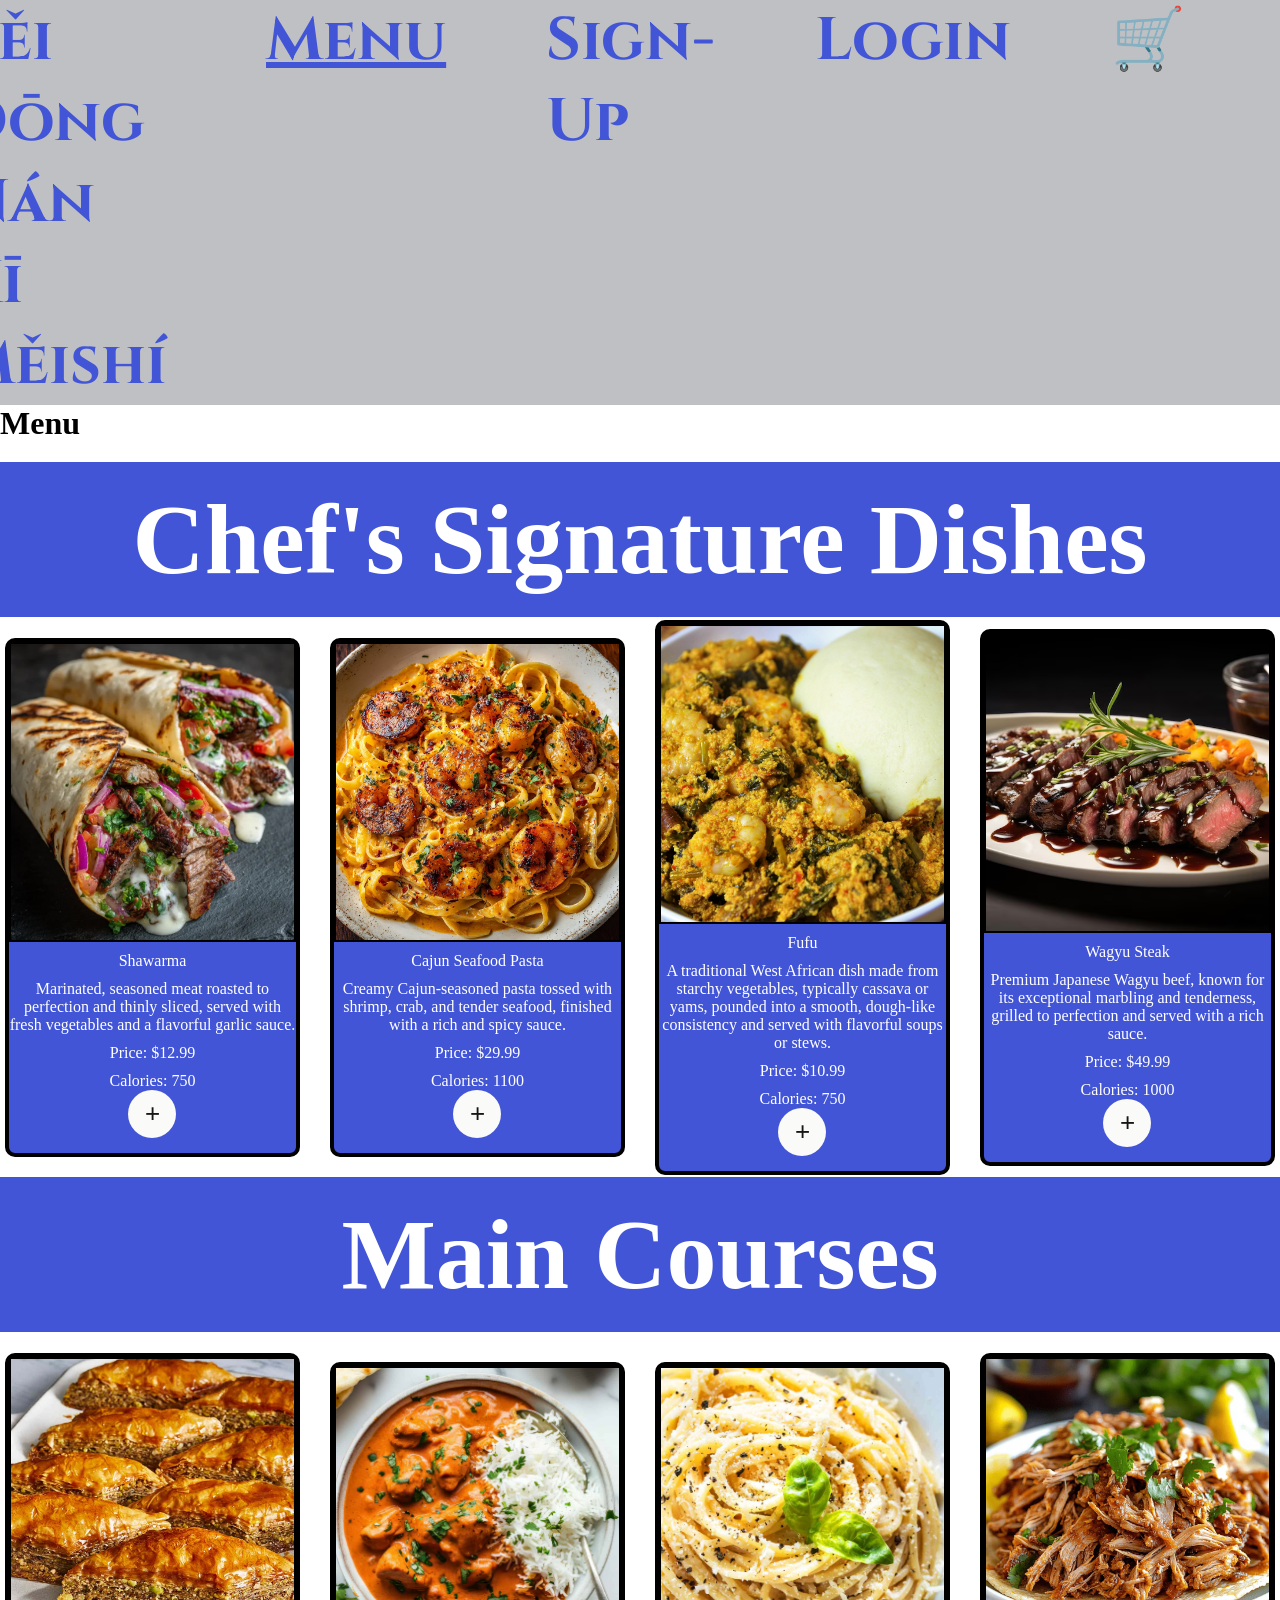
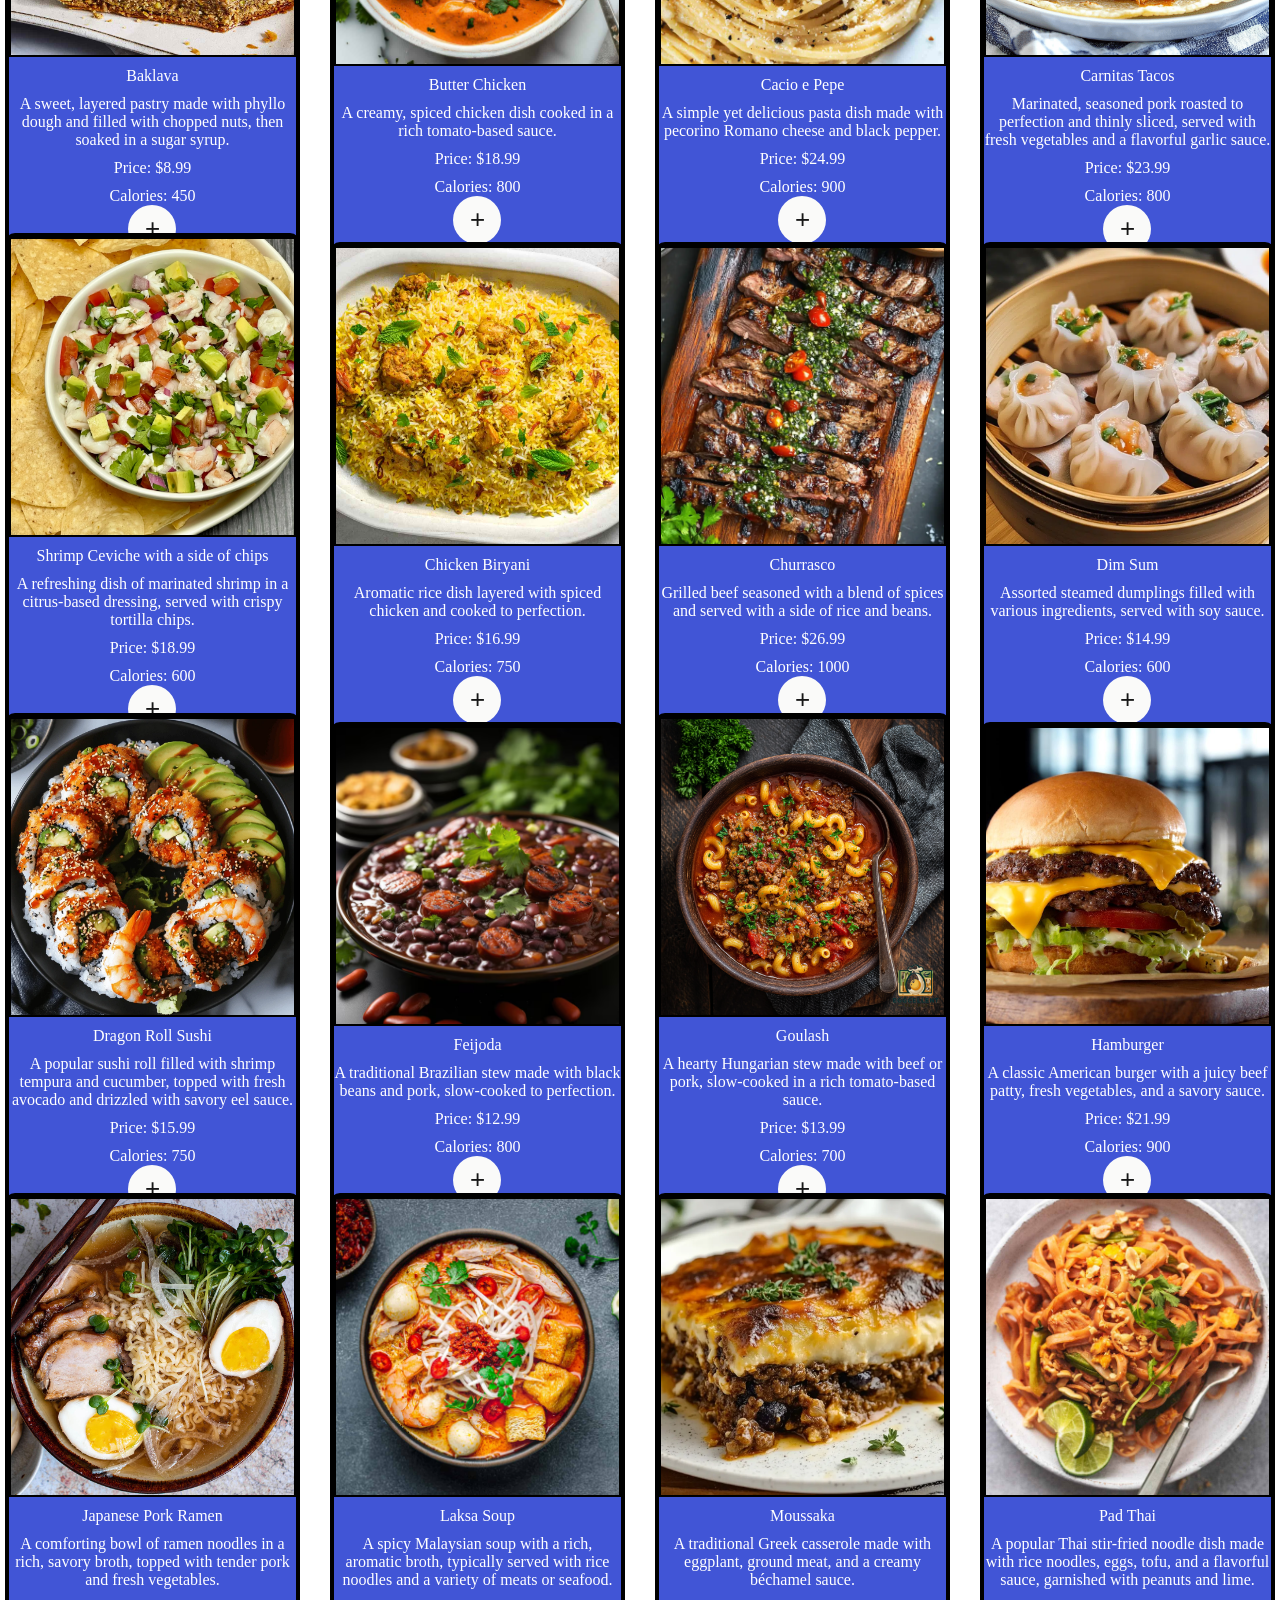
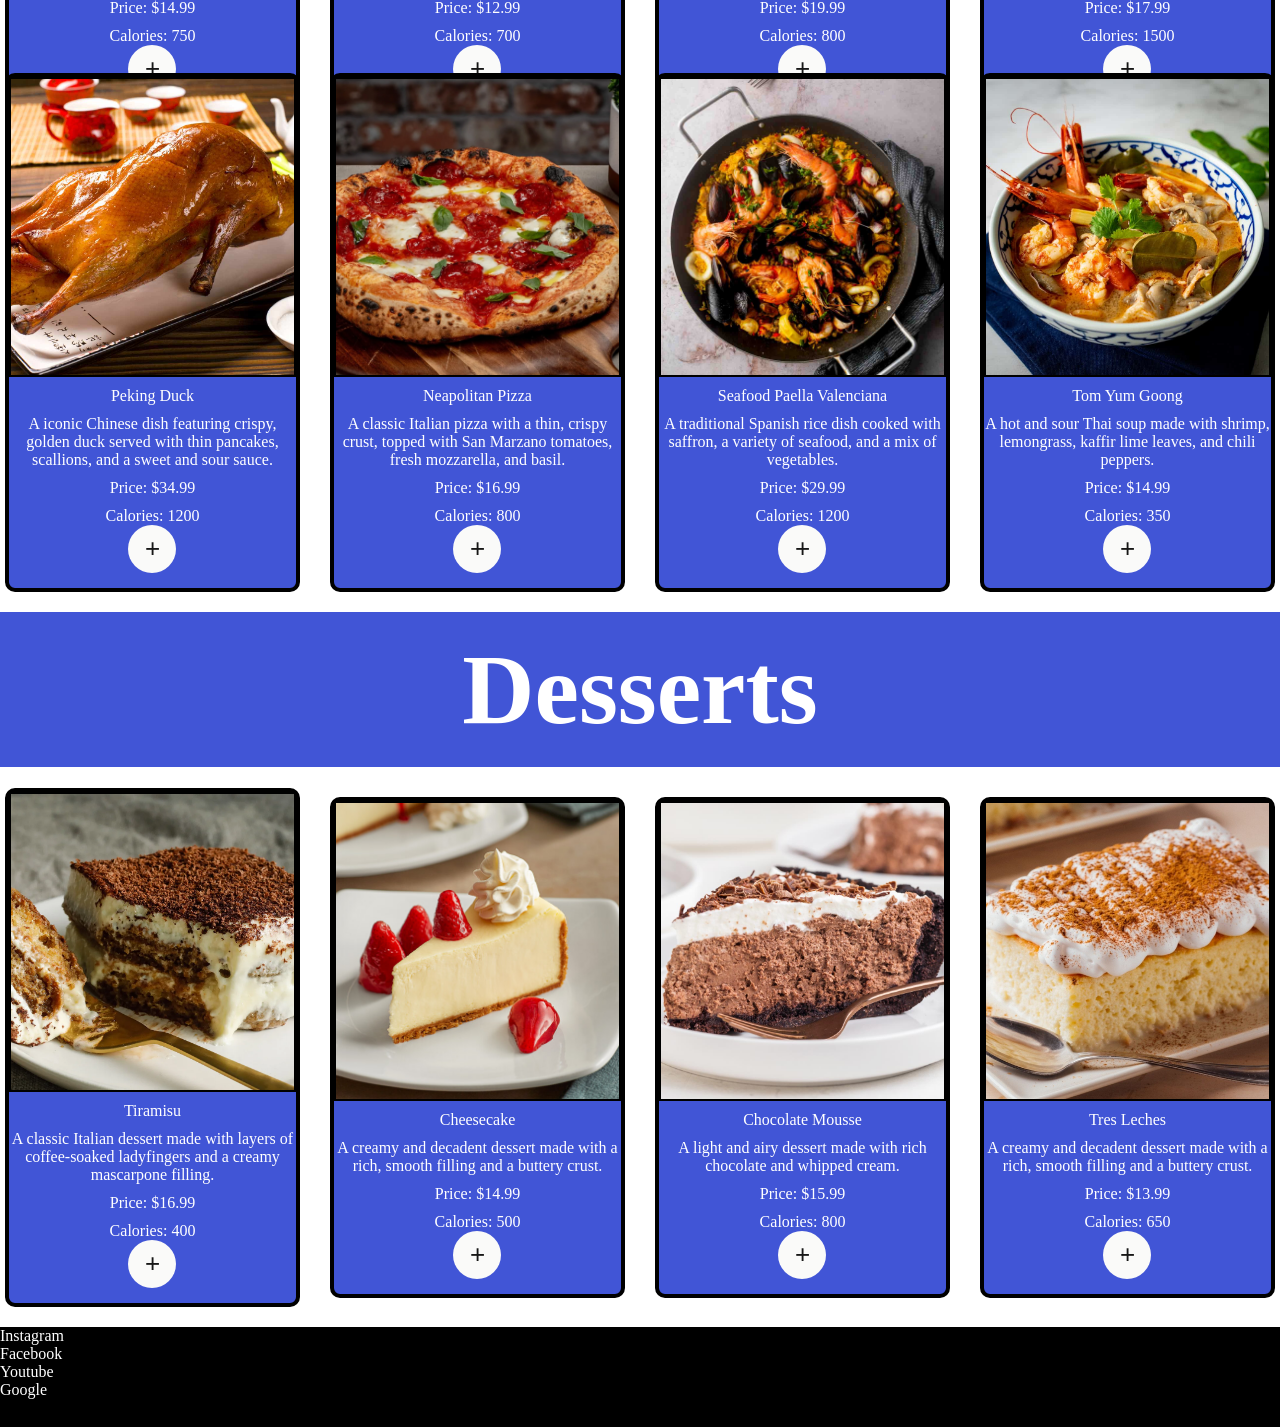
==== index.html @ c8833022 "Merge branch 'main' of https://github.com/ZoltRetro/CSET-120-Final" ====
<!DOCTYPE html>
<html lang="en">
<head>
    <meta charset="UTF-8">
    <meta name="viewport" content="width=device-width, initial-scale=1.0">
    <link href="https://fonts.googleapis.com/css2?family=Bebas+Neue&family=Cormorant+Garamond:wght@400;500;600;700&family=Cinzel:wght@400;500;600;700&family=Ma+Shan+Zheng&family=Noto+Serif+SC:wght@400;500;600;700&family=ZCOOL+XiaoWei&display=swap" rel="stylesheet">
    <title>Běi Dōng Nán Xī Měishí Restaurant</title>
    <link rel="stylesheet" href="style.css">
</head>
<body>
    <div class="linkContainer">
        <div class="name">Běi Dōng Nán Xī Měishí </div>
        <div class="link" id="linkOne"><a href="index.html" class="link" id="linkOne">Menu</a></div>
        <div class="link" id="linkThree"><a href="sign-up.html" class="link" id="linkThree">Sign-Up</a></div>
        <div class="link" id="linkFour"><a href="login.html" class="link" id="linkFour">Login</a></div>
         <div class="link" id="linkTwo"><a href="cart.html" class="link" id="linkTwo" onclick="cartBoi()">🛒</a></div>
         <button class="clearCart" onclick="clearCart()">Clear Cart</button>
    </div>
    <div>
        <h1 class="menu">Menu</h1>
        <h2 class="specials">Chef's Signature Dishes</h2>
        <div class="menu_container">
            <div class="menu_items">
            <img src="images/shawarma.webp" alt="shawarma" class="imgs">
                <p>Shawarma</p>
                <p>Marinated, seasoned meat roasted to perfection and thinly sliced, served with fresh vegetables and a flavorful garlic sauce.</p>
                <p>Price: $12.99</p>
                <p>Calories: 750</p>
                <button class="addItem" onclick="addItem(this)">+</button>
                </div>
                <div class="menu_items">
                <img src="images/cajun_seafood_pasta.jpg" alt="cajunSeafoodPasta" class="imgs">
                <p>Cajun Seafood Pasta</p>
                <p>Creamy Cajun-seasoned pasta tossed with shrimp, crab, and tender seafood, finished with a rich and spicy sauce.</p>
                <p>Price: $29.99</p>
                <p>Calories: 1100</p>
                <button class="addItem" onclick="addItem(this)">+</button>

                </div>
                <div class="menu_items">
                <img src="images/fufu.jpg" alt="fufu" class="imgs">
                <p>Fufu</p>
                <p>A traditional West African dish made from starchy vegetables, typically cassava or yams, pounded into a smooth, dough-like consistency and served with flavorful soups or stews.</p>
                <p>Price: $10.99</p>
                <p>Calories: 750</p>
                <button class="addItem" onclick="addItem(this)">+</button>
                </div>
                <div class="menu_items">
                <img src="images/wagyu_steak.avif" alt="wagyuSteak" class="imgs">
                <p>Wagyu Steak</p>
                <p>Premium Japanese Wagyu beef, known for its exceptional marbling and tenderness, grilled to perfection and served with a rich sauce.</p>
                <p>Price: $49.99</p>
                <p>Calories: 1000</p>
                <button class="addItem" onclick="addItem(this)">+</button>
                </div>
        </div>
            <h2 class="specials">Main Courses</h2>
        <div class="menu_container">
            <div class="menu_items">
            <img src="images/baklava.jpg" alt="baklava" class="imgs">   
            <p>Baklava</p>
            <p>A sweet, layered pastry made with phyllo dough and filled with chopped nuts, then soaked in a sugar syrup.</p>
            <p>Price: $8.99</p>
            <p>Calories: 450</p>
            <button class="addItem" onclick="addItem(this)">+</button>
            </div>
            <div class="menu_items">
            <img src="images/butter_chicken.jpg" alt="butterChicken" class="imgs">    
            <p>Butter Chicken</p>
            <p>A creamy, spiced chicken dish cooked in a rich tomato-based sauce.</p>
            <p>Price: $18.99</p>
            <p>Calories: 800</p>
            <button class="addItem" onclick="addItem(this)">+</button>
            </div>
            <div class="menu_items">
            <img src="images/cacio-e-pepe.jpg" alt="cacioEpepe" class="imgs">
            <p>Cacio e Pepe</p>
            <p>A simple yet delicious pasta dish made with pecorino Romano cheese and black pepper.</p>
            <p>Price: $24.99</p>
            <p>Calories: 900</p>
            <button class="addItem" onclick="addItem(this)">+</button>
            </div>
            <div class="menu_items">
            <img src="images/carnitas.png" alt="carnitasTacos" class="imgs">
            <p>Carnitas Tacos</p>
            <p>Marinated, seasoned pork roasted to perfection and thinly sliced, served with fresh vegetables and a flavorful garlic sauce.</p>
            <p>Price: $23.99</p>
            <p>Calories: 800</p>
            <button class="addItem" onclick="addItem(this)">+</button>
            </div>
         </div>
        <div class="menu_container">
            <div class="menu_items">
            <img src="images/shrimp-ceviche-chips.webp" alt="ceviche" class="imgs">
            <p>Shrimp Ceviche with a side of chips</p>
            <p>A refreshing dish of marinated shrimp in a citrus-based dressing, served with crispy tortilla chips.</p>
            <p>Price: $18.99</p>
            <p>Calories: 600</p>
            <button class="addItem" onclick="addItem(this)">+</button>
            </div>
            <div class="menu_items">
            <img src="images/chicken-biryani.jpg" alt="chickenBiryani" class="imgs">
            <p>Chicken Biryani</p>
            <p>Aromatic rice dish layered with spiced chicken and cooked to perfection.</p>
            <p>Price: $16.99</p>
            <p>Calories: 750</p>
            <button class="addItem" onclick="addItem(this)">+</button>
            </div>
            <div class="menu_items">
            <img src="images/churrasco.webp" alt="churrasco" class="imgs">
            <p>Churrasco</p>
            <p>Grilled beef seasoned with a blend of spices and served with a side of rice and beans.</p>
            <p>Price: $26.99</p>
            <p>Calories: 1000</p>
            <button class="addItem" onclick="addItem(this)">+</button>
            </div>
            <div class="menu_items">
            <img src="images/dim_sum.webp" alt="dimSum" class="imgs">
            <p>Dim Sum</p>
            <p>Assorted steamed dumplings filled with various ingredients, served with soy sauce.</p>
            <p>Price: $14.99</p>
            <p>Calories: 600</p>
            <button class="addItem" onclick="addItem(this)">+</button>
            </div>
        </div>
        <div class="menu_container">
            <div class="menu_items">
            <img src="images/dragon_roll.webp" alt="dragonRollSushi" class="imgs">
            <p>Dragon Roll Sushi</p>
            <p>A popular sushi roll filled with shrimp tempura and cucumber, topped with fresh avocado and drizzled with savory eel sauce.</p>
            <p>Price: $15.99</p>
            <p>Calories: 750</p>
            <button class="addItem" onclick="addItem(this)">+</button>
            </div>
            <div class="menu_items">
            <img src="images/feijoda.avif" alt="feijoda" class="imgs">
            <p>Feijoda</p>
            <p>A traditional Brazilian stew made with black beans and pork, slow-cooked to perfection.</p>
            <p>Price: $12.99</p>
            <p>Calories: 800</p>
            <button class="addItem" onclick="addItem(this)">+</button>
            </div>
            <div class="menu_items">
            <img src="images/goulash.png" alt="goulash" class="imgs">
            <p>Goulash</p>
            <p>A hearty Hungarian stew made with beef or pork, slow-cooked in a rich tomato-based sauce.</p>
            <p>Price: $13.99</p>
            <p>Calories: 700</p>
            <button class="addItem" onclick="addItem(this)">+</button>
            </div>
            <div class="menu_items">
            <img src="images/hamburger.jpg" alt="hamburger" class="imgs">
            <p>Hamburger</p>
            <p>A classic American burger with a juicy beef patty, fresh vegetables, and a savory sauce.</p>
            <p>Price: $21.99</p>
            <p>Calories: 900</p>
            <button class="addItem" onclick="addItem(this)">+</button>
            </div>
        </div>
        <div class="menu_container">
            <div class="menu_items">
            <img src="images/pork_ramen.jpg" alt="japanesePorkRamen" class="imgs">
            <p>Japanese Pork Ramen</p>
            <p>A comforting bowl of ramen noodles in a rich, savory broth, topped with tender pork and fresh vegetables.</p>
            <p>Price: $14.99</p>
            <p>Calories: 750</p>
            <button class="addItem" onclick="addItem(this)">+</button>
            </div>
            <div class="menu_items">
            <img src="images/laksa-soup.jpg" alt="laksaSoup" class="imgs">
            <p>Laksa Soup</p>
            <p>A spicy Malaysian soup with a rich, aromatic broth, typically served with rice noodles and a variety of meats or seafood.</p>
            <p>Price: $12.99</p>
            <p>Calories: 700</p>
            <button class="addItem" onclick="addItem(this)">+</button>
            </div>
            <div class="menu_items">
            <img src="images/moussaka.webp" alt="moussaka" class="imgs">
            <p>Moussaka</p>
            <p>A traditional Greek casserole made with eggplant, ground meat, and a creamy béchamel sauce.</p>
            <p>Price: $19.99</p>
            <p>Calories: 800</p>
            <button class="addItem" onclick="addItem(this)">+</button>
            </div>
            <div class="menu_items">
            <img src="images/pad-thai.jpg" alt="padThai" class="imgs">
            <p>Pad Thai</p>
            <p>A popular Thai stir-fried noodle dish made with rice noodles, eggs, tofu, and a flavorful sauce, garnished with peanuts and lime.</p>
            <p>Price: $17.99</p>
            <p>Calories: 1500</p>
            <button class="addItem" onclick="addItem(this)">+</button>
            </div>
        </div>
        <div class="menu_container">
            <div class="menu_items">
            <img src="images/peking_duck.jpg" alt="pekingDuck" class="imgs">
            <p>Peking Duck</p>
            <p>A iconic Chinese dish featuring crispy, golden duck served with thin pancakes, scallions, and a sweet and sour sauce.</p>
            <p>Price: $34.99</p>
            <p>Calories: 1200</p>
            <button class="addItem" onclick="addItem(this)">+</button>
            </div>
            <div class="menu_items">
            <img src="images/neapolitan_pizza.webp" alt="pizza" class="imgs">
            <p>Neapolitan Pizza</p>
            <p>A classic Italian pizza with a thin, crispy crust, topped with San Marzano tomatoes, fresh mozzarella, and basil.</p>
            <p>Price: $16.99</p>
            <p>Calories: 800</p>
            <button class="addItem" onclick="addItem(this)">+</button>
            </div>
            <div class="menu_items">
            <img src="images/Seafood-Paella-Valenciana.jpg" alt="SeafoodPaellaValenciana" class="imgs">
            <p>Seafood Paella Valenciana</p>
            <p>A traditional Spanish rice dish cooked with saffron, a variety of seafood, and a mix of vegetables.</p>
            <p>Price: $29.99</p>
            <p>Calories: 1200</p>
            <button class="addItem" onclick="addItem(this)">+</button>
            </div>
            <div class="menu_items">
            <img src="images/tom-yum-goong.jpg" alt="tomYumGoong" class="imgs">
            <p>Tom Yum Goong</p>
            <p>A hot and sour Thai soup made with shrimp, lemongrass, kaffir lime leaves, and chili peppers.</p>
            <p>Price: $14.99</p>
            <p>Calories: 350</p>
            <button class="addItem" onclick="addItem(this)">+</button>
            </div>
            </div>
            <h2 class="specials">Desserts</h2>
            <div class="menu_container">
            <div class="menu_items">
            <img src="images/tiramisu.webp" alt="tiramisu" class="imgs">
            <p>Tiramisu</p>
            <p>A classic Italian dessert made with layers of coffee-soaked ladyfingers and a creamy mascarpone filling.</p>
            <p>Price: $16.99</p>
            <p>Calories: 400</p>
            <button class="addItem" onclick="addItem(this)">+</button>
            </div>
            <div class="menu_items">
            <img src="images/cheesecake.jpg" alt="cheesecake" class="imgs">
            <p>Cheesecake</p>
            <p>A creamy and decadent dessert made with a rich, smooth filling and a buttery crust.</p>
            <p>Price: $14.99</p>
            <p>Calories: 500</p>
            <button class="addItem" onclick="addItem(this)">+</button>
            </div>
            <div class="menu_items">
            <img src="images/chocolate-mousse.jpg" alt="chocolateMousse" class="imgs">
            <p>Chocolate Mousse</p>
            <p>A light and airy dessert made with rich chocolate and whipped cream.</p>
            <p>Price: $15.99</p>
            <p>Calories: 800</p>
            <button class="addItem" onclick="addItem(this)">+</button>
            </div>
            <div class="menu_items">
            <img src="images/tres_leches.jpg" alt="tresLeches" class="imgs">
            <p>Tres Leches</p>
            <p>A creamy and decadent dessert made with a rich, smooth filling and a buttery crust.</p>
            <p>Price: $13.99</p>
            <p>Calories: 650</p>
            <button class="addItem" onclick="addItem(this)">+</button>
            </div>
        </div>
            <div class="footer">
        <div class='footerLinks'>
            <div class="flOne"></div>
            <div class="flTwo"></div>
            <div class="flThree"></div>

        </div>
        <div class="socials">
            <div class="insta">Instagram</div>
            <div class="facebook">Facebook</div>
            <div class="youtube">Youtube</div>
            <div class="google">Google</div>
        </div>
    </div>
<script src="script.js" defer></script>

</body>
</html>
---- style.css ----
*{
    margin: 0;
    padding: 0;
    box-sizing: border-box;
}

.menu{
    /* background-color: lightslategray; */
}
.name{
    font-size: 60px;
    font-weight: bold;
    font-family: 'Cinzel', sans-serif;
    color:rgb(65, 85, 214);
    text-decoration: none;
}
.linkContainer{
    display: flex;
    flex-direction: row;
    gap:100px;
    background-color: #bfc0c4;
    justify-content: center;
   
}
#linkOne{
    color: rgb(65, 85, 214);
    text-decoration: underline;
    font-family: 'Cinzel', sans-serif;

}

.link{
    font-size: 60px;
    font-weight: bold;
    font-family: 'Cinzel', sans-serif;
    color:rgb(65, 85, 214);
    text-decoration: none;
    
}

.link:hover{
    border-radius: 10px;;
    transition: .8s;
    background-color: #767677;
    color:rgb(47, 58, 133);


}

.menu_container{
    display: flex;
    justify-content: space-around;
    align-items: center;
    height: 400px;
    margin: 80px 0;
    gap: 20px;
}

.imgs{
    justify-content: space-around;
    width: 100%;
    height: 300px;
    object-fit: cover;
    border: 2px solid black;
    /* border-radius: 10px; */
}

.imgs:hover{
    transform: scale(1.005);
    transition: 0.5s;
    border-color:black;
}

.specials{
    background-color: rgb(65, 85, 214);
    text-align: center;
    font-size: 100px;
    margin: 20px 0;
    color: white;
    padding: 20px 0;
}

.menu_items {
    width: 23%;
    display: flex;
    flex-direction: column;
    align-items: center;
    text-align: center;
    border: 4px solid black;
    border-radius: 10px;
    object-fit: cover;
    font: monospace;
    background-color: rgb(65, 85, 214);
    color: white;
    padding-bottom:15px;
}

.menu_items img {
    width: 100%;
    height: 300px;
    object-fit: cover;
    display: block;
}

p{
    padding-top:10px;
}

.footer{
    height:100px;
    display:flex;
    background-color:black;
    color:white;
    flex-direction: row;
}

.addItem{
    width: 48px;
    height: 48px;
    border-radius: 50%;
    border: none;
    background: #fafaf9;
    color: #171717;
    font-size: 26px;
    cursor: pointer;
    transition: 0.3s ease;

}
.addItem:hover {
    transform: rotate(90deg) ;
    box-shadow: 0 0 15px rgba(214, 173, 96, 0.6);
}

.addItem:active{
    transform: scale(.8);
}
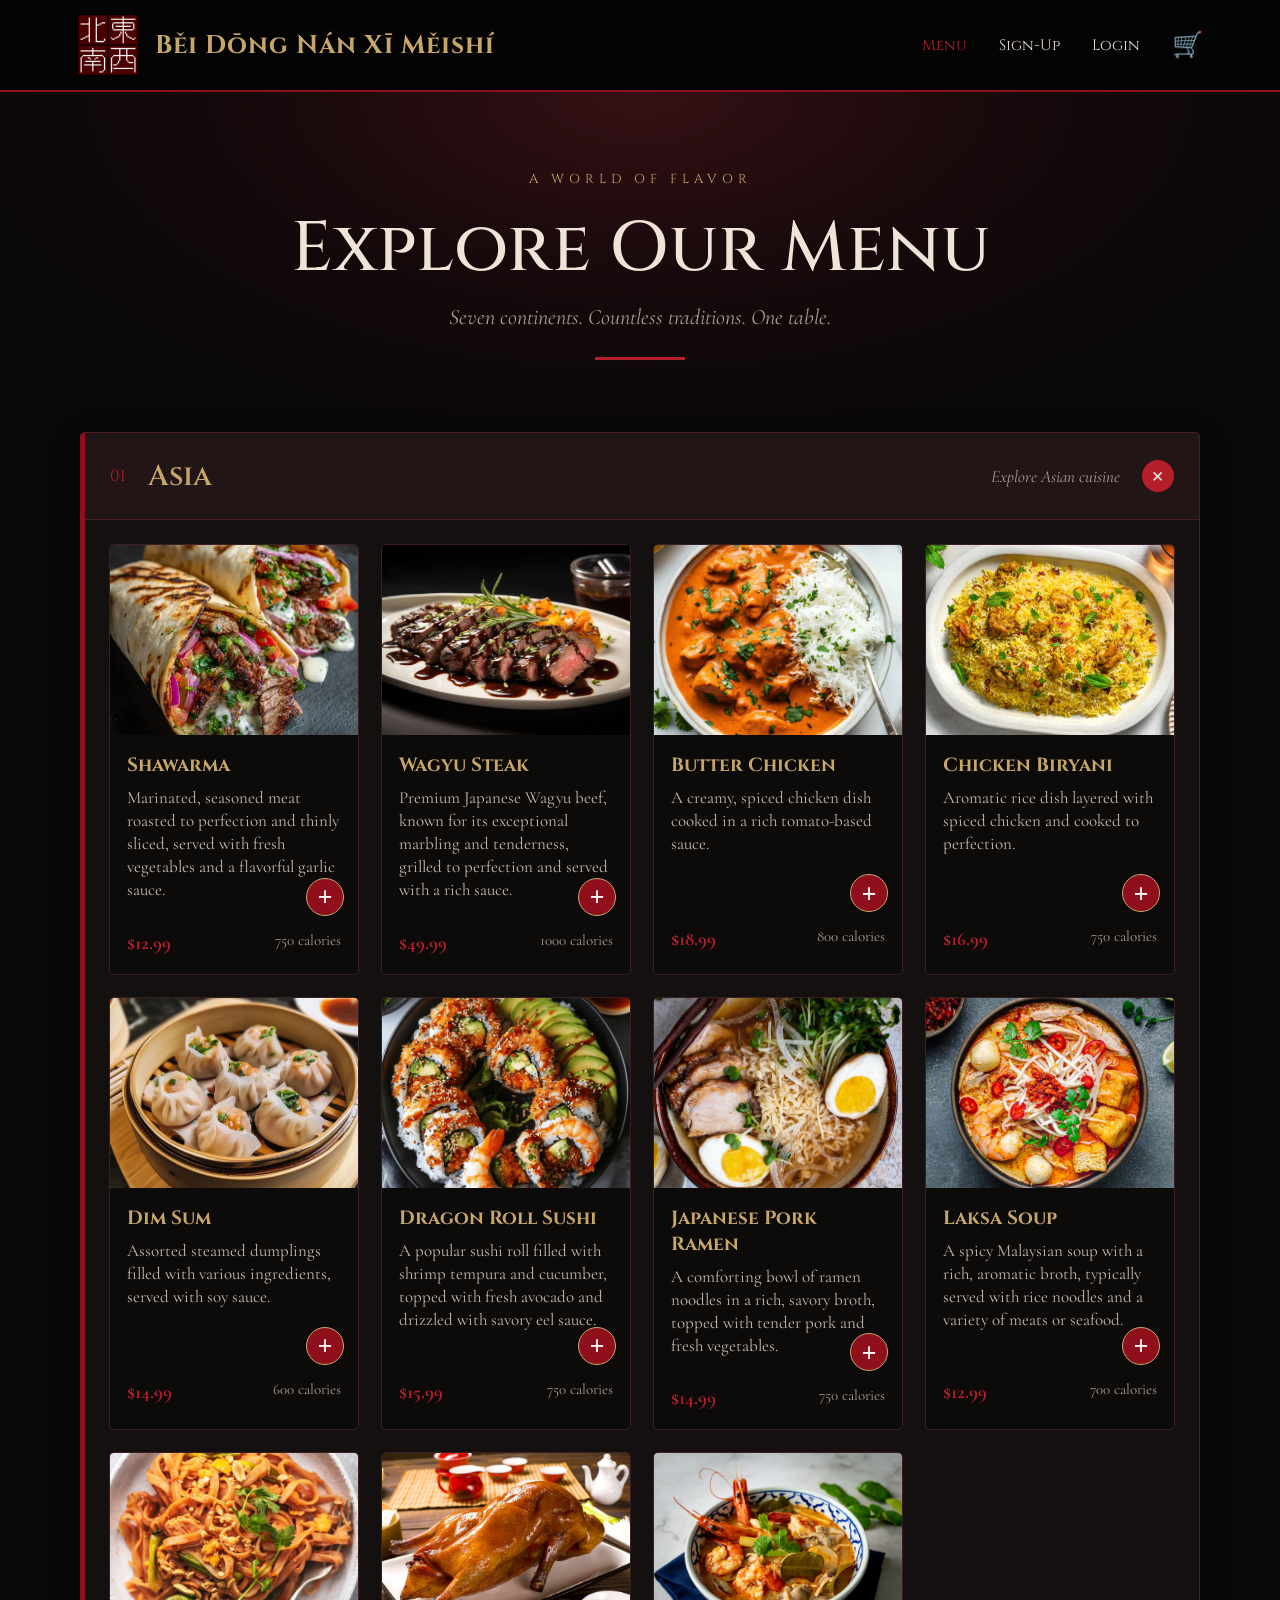
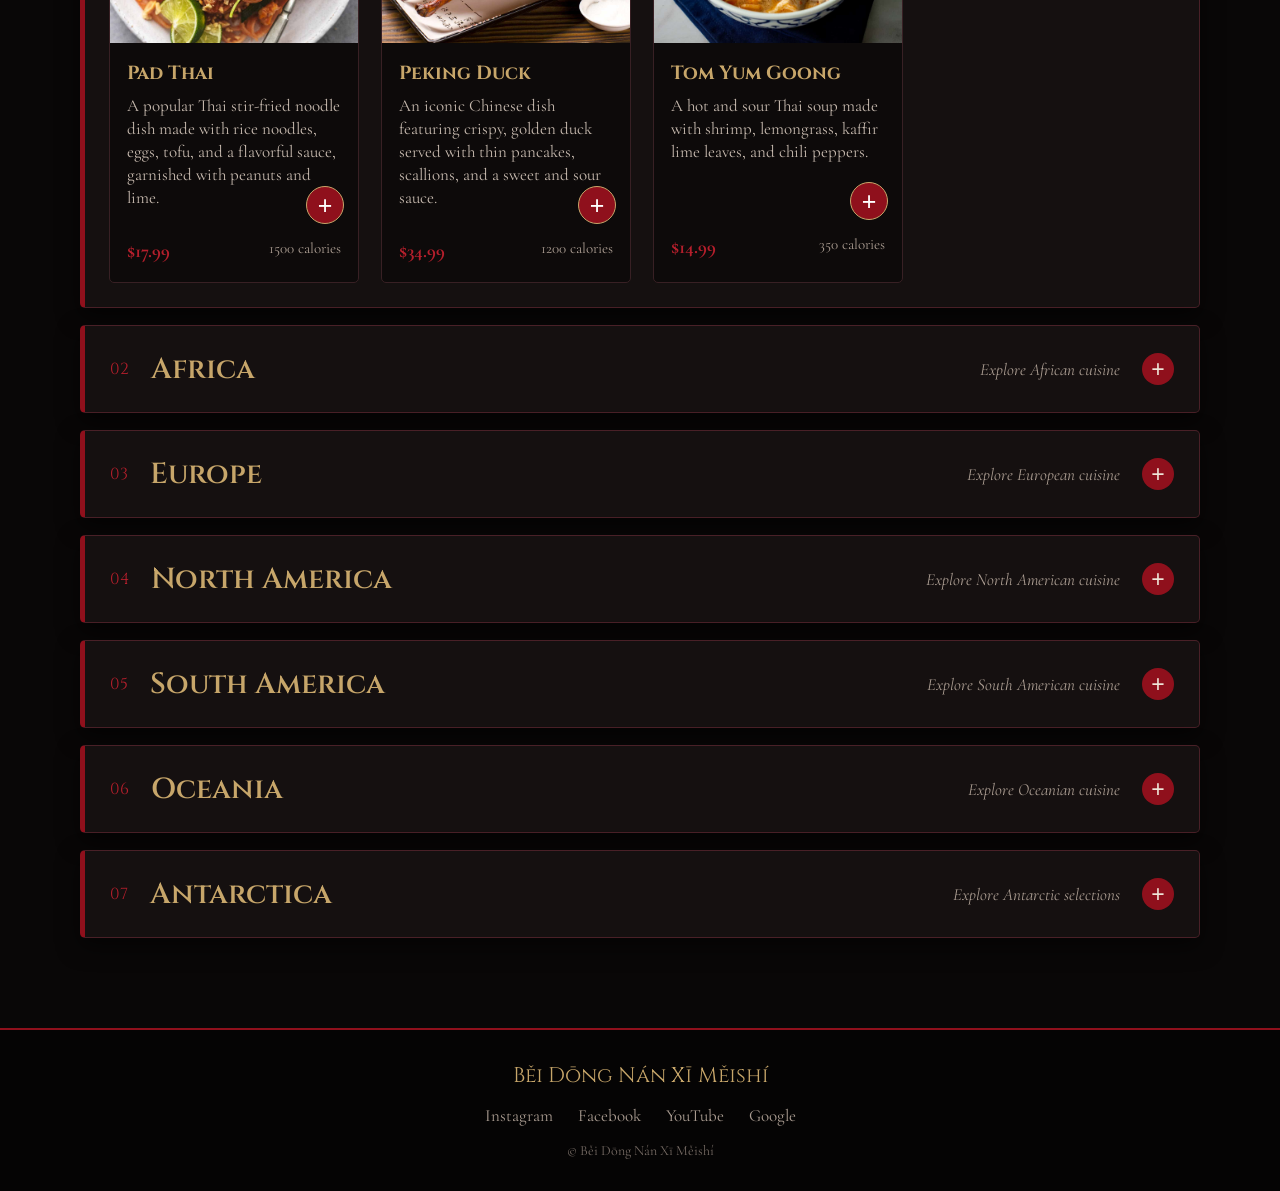
==== commit 5ee0ab02: "css overhaul" ====
--- a/index.html
+++ b/index.html
@@ -1,280 +1,428 @@
 <!DOCTYPE html>
 <html lang="en">
 <head>
-    <meta charset="UTF-8">
-    <meta name="viewport" content="width=device-width, initial-scale=1.0">
-    <link href="https://fonts.googleapis.com/css2?family=Bebas+Neue&family=Cormorant+Garamond:wght@400;500;600;700&family=Cinzel:wght@400;500;600;700&family=Ma+Shan+Zheng&family=Noto+Serif+SC:wght@400;500;600;700&family=ZCOOL+XiaoWei&display=swap" rel="stylesheet">
-    <title>Běi Dōng Nán Xī Měishí Restaurant</title>
-    <link rel="stylesheet" href="style.css">
+  <meta charset="UTF-8">
+  <meta name="viewport" content="width=device-width, initial-scale=1.0">
+
+  <link href="https://fonts.googleapis.com/css2?family=Cormorant+Garamond:wght@400;500;600;700&family=Cinzel:wght@400;500;600;700&display=swap" rel="stylesheet">
+
+  <title>Běi Dōng Nán Xī Měishí | World Menu</title>
+  <link rel="stylesheet" href="style.css">
+  <link rel="icon" type="image/png" href="images/logo.png">
 </head>
+
 <body>
-    <div class="linkContainer">
-        <div class="name">Běi Dōng Nán Xī Měishí </div>
-        <div class="link" id="linkOne"><a href="index.html" class="link" id="linkOne">Menu</a></div>
-        <div class="link" id="linkThree"><a href="sign-up.html" class="link" id="linkThree">Sign-Up</a></div>
-        <div class="link" id="linkFour"><a href="login.html" class="link" id="linkFour">Login</a></div>
-         <div class="link" id="linkTwo"><a href="cart.html" class="link" id="linkTwo" onclick="cartBoi()">🛒</a></div>
-         <button class="clearCart" onclick="clearCart()">Clear Cart</button>
+
+<header class="topbar">
+  <a class="brand" href="index.html">
+    <img src="images/logo.png" alt="Restaurant Logo">
+    <span>Běi Dōng Nán Xī Měishí</span>
+  </a>
+
+  <nav class="top-links">
+    <a class="active" href="index.html">Menu</a>
+    <a href="sign-up.html">Sign-Up</a>
+    <a href="login.html">Login</a>
+    <a class="cart-link" href="cart.html">🛒</a>
+  </nav>
+</header>
+
+<main>
+
+<section class="hero">
+  <p class="eyebrow">A WORLD OF FLAVOR</p>
+  <h1>Explore Our Menu</h1>
+  <p class="hero-copy">Seven continents. Countless traditions. One table.</p>
+  <div class="hero-rule"></div>
+</section>
+
+<section class="continent-menu">
+
+  <!-- ASIA -->
+  <details class="continent" open>
+    <summary>
+      <span class="continent-number">01</span>
+      <span class="continent-name">Asia</span>
+      <span class="continent-hint">Explore Asian cuisine</span>
+      <span class="chevron">+</span>
+    </summary>
+
+    <div class="food-grid">
+
+      <article class="menu-item">
+        <img src="images/shawarma.webp" alt="Shawarma">
+        <div class="item-info">
+          <h3>Shawarma</h3>
+          <p>Marinated, seasoned meat roasted to perfection and thinly sliced, served with fresh vegetables and a flavorful garlic sauce.</p>
+          <div class="item-meta"><span>$12.99</span><span>750 calories</span></div>
+          <button class="addItem" onclick="addItem(this)">+</button>
+        </div>
+      </article>
+
+      <article class="menu-item">
+        <img src="images/wagyu_steak.avif" alt="Wagyu Steak">
+        <div class="item-info">
+          <h3>Wagyu Steak</h3>
+          <p>Premium Japanese Wagyu beef, known for its exceptional marbling and tenderness, grilled to perfection and served with a rich sauce.</p>
+          <div class="item-meta"><span>$49.99</span><span>1000 calories</span></div>
+          <button class="addItem" onclick="addItem(this)">+</button>
+        </div>
+      </article>
+
+      <article class="menu-item">
+        <img src="images/butter_chicken.jpg" alt="Butter Chicken">
+        <div class="item-info">
+          <h3>Butter Chicken</h3>
+          <p>A creamy, spiced chicken dish cooked in a rich tomato-based sauce.</p>
+          <div class="item-meta"><span>$18.99</span><span>800 calories</span></div>
+          <button class="addItem" onclick="addItem(this)">+</button>
+        </div>
+      </article>
+
+      <article class="menu-item">
+        <img src="images/chicken-biryani.jpg" alt="Chicken Biryani">
+        <div class="item-info">
+          <h3>Chicken Biryani</h3>
+          <p>Aromatic rice dish layered with spiced chicken and cooked to perfection.</p>
+          <div class="item-meta"><span>$16.99</span><span>750 calories</span></div>
+          <button class="addItem" onclick="addItem(this)">+</button>
+        </div>
+      </article>
+
+      <article class="menu-item">
+        <img src="images/dim_sum.webp" alt="Dim Sum">
+        <div class="item-info">
+          <h3>Dim Sum</h3>
+          <p>Assorted steamed dumplings filled with various ingredients, served with soy sauce.</p>
+          <div class="item-meta"><span>$14.99</span><span>600 calories</span></div>
+          <button class="addItem" onclick="addItem(this)">+</button>
+        </div>
+      </article>
+
+      <article class="menu-item">
+        <img src="images/dragon_roll.webp" alt="Dragon Roll Sushi">
+        <div class="item-info">
+          <h3>Dragon Roll Sushi</h3>
+          <p>A popular sushi roll filled with shrimp tempura and cucumber, topped with fresh avocado and drizzled with savory eel sauce.</p>
+          <div class="item-meta"><span>$15.99</span><span>750 calories</span></div>
+          <button class="addItem" onclick="addItem(this)">+</button>
+        </div>
+      </article>
+
+      <article class="menu-item">
+        <img src="images/pork_ramen.jpg" alt="Japanese Pork Ramen">
+        <div class="item-info">
+          <h3>Japanese Pork Ramen</h3>
+          <p>A comforting bowl of ramen noodles in a rich, savory broth, topped with tender pork and fresh vegetables.</p>
+          <div class="item-meta"><span>$14.99</span><span>750 calories</span></div>
+          <button class="addItem" onclick="addItem(this)">+</button>
+        </div>
+      </article>
+
+      <article class="menu-item">
+        <img src="images/laksa-soup.jpg" alt="Laksa Soup">
+        <div class="item-info">
+          <h3>Laksa Soup</h3>
+          <p>A spicy Malaysian soup with a rich, aromatic broth, typically served with rice noodles and a variety of meats or seafood.</p>
+          <div class="item-meta"><span>$12.99</span><span>700 calories</span></div>
+          <button class="addItem" onclick="addItem(this)">+</button>
+        </div>
+      </article>
+
+      <article class="menu-item">
+        <img src="images/pad-thai.jpg" alt="Pad Thai">
+        <div class="item-info">
+          <h3>Pad Thai</h3>
+          <p>A popular Thai stir-fried noodle dish made with rice noodles, eggs, tofu, and a flavorful sauce, garnished with peanuts and lime.</p>
+          <div class="item-meta"><span>$17.99</span><span>1500 calories</span></div>
+          <button class="addItem" onclick="addItem(this)">+</button>
+        </div>
+      </article>
+
+      <article class="menu-item">
+        <img src="images/peking_duck.jpg" alt="Peking Duck">
+        <div class="item-info">
+          <h3>Peking Duck</h3>
+          <p>An iconic Chinese dish featuring crispy, golden duck served with thin pancakes, scallions, and a sweet and sour sauce.</p>
+          <div class="item-meta"><span>$34.99</span><span>1200 calories</span></div>
+          <button class="addItem" onclick="addItem(this)">+</button>
+        </div>
+      </article>
+
+      <article class="menu-item">
+        <img src="images/tom-yum-goong.jpg" alt="Tom Yum Goong">
+        <div class="item-info">
+          <h3>Tom Yum Goong</h3>
+          <p>A hot and sour Thai soup made with shrimp, lemongrass, kaffir lime leaves, and chili peppers.</p>
+          <div class="item-meta"><span>$14.99</span><span>350 calories</span></div>
+          <button class="addItem" onclick="addItem(this)">+</button>
+        </div>
+      </article>
+
     </div>
-    <div>
-        <h1 class="menu">Menu</h1>
-        <h2 class="specials">Chef's Signature Dishes</h2>
-        <div class="menu_container">
-            <div class="menu_items">
-            <img src="images/shawarma.webp" alt="shawarma" class="imgs">
-                <p>Shawarma</p>
-                <p>Marinated, seasoned meat roasted to perfection and thinly sliced, served with fresh vegetables and a flavorful garlic sauce.</p>
-                <p>Price: $12.99</p>
-                <p>Calories: 750</p>
-                <button class="addItem" onclick="addItem(this)">+</button>
-                </div>
-                <div class="menu_items">
-                <img src="images/cajun_seafood_pasta.jpg" alt="cajunSeafoodPasta" class="imgs">
-                <p>Cajun Seafood Pasta</p>
-                <p>Creamy Cajun-seasoned pasta tossed with shrimp, crab, and tender seafood, finished with a rich and spicy sauce.</p>
-                <p>Price: $29.99</p>
-                <p>Calories: 1100</p>
-                <button class="addItem" onclick="addItem(this)">+</button>
-
-                </div>
-                <div class="menu_items">
-                <img src="images/fufu.jpg" alt="fufu" class="imgs">
-                <p>Fufu</p>
-                <p>A traditional West African dish made from starchy vegetables, typically cassava or yams, pounded into a smooth, dough-like consistency and served with flavorful soups or stews.</p>
-                <p>Price: $10.99</p>
-                <p>Calories: 750</p>
-                <button class="addItem" onclick="addItem(this)">+</button>
-                </div>
-                <div class="menu_items">
-                <img src="images/wagyu_steak.avif" alt="wagyuSteak" class="imgs">
-                <p>Wagyu Steak</p>
-                <p>Premium Japanese Wagyu beef, known for its exceptional marbling and tenderness, grilled to perfection and served with a rich sauce.</p>
-                <p>Price: $49.99</p>
-                <p>Calories: 1000</p>
-                <button class="addItem" onclick="addItem(this)">+</button>
-                </div>
-        </div>
-            <h2 class="specials">Main Courses</h2>
-        <div class="menu_container">
-            <div class="menu_items">
-            <img src="images/baklava.jpg" alt="baklava" class="imgs">   
-            <p>Baklava</p>
-            <p>A sweet, layered pastry made with phyllo dough and filled with chopped nuts, then soaked in a sugar syrup.</p>
-            <p>Price: $8.99</p>
-            <p>Calories: 450</p>
-            <button class="addItem" onclick="addItem(this)">+</button>
-            </div>
-            <div class="menu_items">
-            <img src="images/butter_chicken.jpg" alt="butterChicken" class="imgs">    
-            <p>Butter Chicken</p>
-            <p>A creamy, spiced chicken dish cooked in a rich tomato-based sauce.</p>
-            <p>Price: $18.99</p>
-            <p>Calories: 800</p>
-            <button class="addItem" onclick="addItem(this)">+</button>
-            </div>
-            <div class="menu_items">
-            <img src="images/cacio-e-pepe.jpg" alt="cacioEpepe" class="imgs">
-            <p>Cacio e Pepe</p>
-            <p>A simple yet delicious pasta dish made with pecorino Romano cheese and black pepper.</p>
-            <p>Price: $24.99</p>
-            <p>Calories: 900</p>
-            <button class="addItem" onclick="addItem(this)">+</button>
-            </div>
-            <div class="menu_items">
-            <img src="images/carnitas.png" alt="carnitasTacos" class="imgs">
-            <p>Carnitas Tacos</p>
-            <p>Marinated, seasoned pork roasted to perfection and thinly sliced, served with fresh vegetables and a flavorful garlic sauce.</p>
-            <p>Price: $23.99</p>
-            <p>Calories: 800</p>
-            <button class="addItem" onclick="addItem(this)">+</button>
-            </div>
-         </div>
-        <div class="menu_container">
-            <div class="menu_items">
-            <img src="images/shrimp-ceviche-chips.webp" alt="ceviche" class="imgs">
-            <p>Shrimp Ceviche with a side of chips</p>
-            <p>A refreshing dish of marinated shrimp in a citrus-based dressing, served with crispy tortilla chips.</p>
-            <p>Price: $18.99</p>
-            <p>Calories: 600</p>
-            <button class="addItem" onclick="addItem(this)">+</button>
-            </div>
-            <div class="menu_items">
-            <img src="images/chicken-biryani.jpg" alt="chickenBiryani" class="imgs">
-            <p>Chicken Biryani</p>
-            <p>Aromatic rice dish layered with spiced chicken and cooked to perfection.</p>
-            <p>Price: $16.99</p>
-            <p>Calories: 750</p>
-            <button class="addItem" onclick="addItem(this)">+</button>
-            </div>
-            <div class="menu_items">
-            <img src="images/churrasco.webp" alt="churrasco" class="imgs">
-            <p>Churrasco</p>
-            <p>Grilled beef seasoned with a blend of spices and served with a side of rice and beans.</p>
-            <p>Price: $26.99</p>
-            <p>Calories: 1000</p>
-            <button class="addItem" onclick="addItem(this)">+</button>
-            </div>
-            <div class="menu_items">
-            <img src="images/dim_sum.webp" alt="dimSum" class="imgs">
-            <p>Dim Sum</p>
-            <p>Assorted steamed dumplings filled with various ingredients, served with soy sauce.</p>
-            <p>Price: $14.99</p>
-            <p>Calories: 600</p>
-            <button class="addItem" onclick="addItem(this)">+</button>
-            </div>
-        </div>
-        <div class="menu_container">
-            <div class="menu_items">
-            <img src="images/dragon_roll.webp" alt="dragonRollSushi" class="imgs">
-            <p>Dragon Roll Sushi</p>
-            <p>A popular sushi roll filled with shrimp tempura and cucumber, topped with fresh avocado and drizzled with savory eel sauce.</p>
-            <p>Price: $15.99</p>
-            <p>Calories: 750</p>
-            <button class="addItem" onclick="addItem(this)">+</button>
-            </div>
-            <div class="menu_items">
-            <img src="images/feijoda.avif" alt="feijoda" class="imgs">
-            <p>Feijoda</p>
-            <p>A traditional Brazilian stew made with black beans and pork, slow-cooked to perfection.</p>
-            <p>Price: $12.99</p>
-            <p>Calories: 800</p>
-            <button class="addItem" onclick="addItem(this)">+</button>
-            </div>
-            <div class="menu_items">
-            <img src="images/goulash.png" alt="goulash" class="imgs">
-            <p>Goulash</p>
-            <p>A hearty Hungarian stew made with beef or pork, slow-cooked in a rich tomato-based sauce.</p>
-            <p>Price: $13.99</p>
-            <p>Calories: 700</p>
-            <button class="addItem" onclick="addItem(this)">+</button>
-            </div>
-            <div class="menu_items">
-            <img src="images/hamburger.jpg" alt="hamburger" class="imgs">
-            <p>Hamburger</p>
-            <p>A classic American burger with a juicy beef patty, fresh vegetables, and a savory sauce.</p>
-            <p>Price: $21.99</p>
-            <p>Calories: 900</p>
-            <button class="addItem" onclick="addItem(this)">+</button>
-            </div>
-        </div>
-        <div class="menu_container">
-            <div class="menu_items">
-            <img src="images/pork_ramen.jpg" alt="japanesePorkRamen" class="imgs">
-            <p>Japanese Pork Ramen</p>
-            <p>A comforting bowl of ramen noodles in a rich, savory broth, topped with tender pork and fresh vegetables.</p>
-            <p>Price: $14.99</p>
-            <p>Calories: 750</p>
-            <button class="addItem" onclick="addItem(this)">+</button>
-            </div>
-            <div class="menu_items">
-            <img src="images/laksa-soup.jpg" alt="laksaSoup" class="imgs">
-            <p>Laksa Soup</p>
-            <p>A spicy Malaysian soup with a rich, aromatic broth, typically served with rice noodles and a variety of meats or seafood.</p>
-            <p>Price: $12.99</p>
-            <p>Calories: 700</p>
-            <button class="addItem" onclick="addItem(this)">+</button>
-            </div>
-            <div class="menu_items">
-            <img src="images/moussaka.webp" alt="moussaka" class="imgs">
-            <p>Moussaka</p>
-            <p>A traditional Greek casserole made with eggplant, ground meat, and a creamy béchamel sauce.</p>
-            <p>Price: $19.99</p>
-            <p>Calories: 800</p>
-            <button class="addItem" onclick="addItem(this)">+</button>
-            </div>
-            <div class="menu_items">
-            <img src="images/pad-thai.jpg" alt="padThai" class="imgs">
-            <p>Pad Thai</p>
-            <p>A popular Thai stir-fried noodle dish made with rice noodles, eggs, tofu, and a flavorful sauce, garnished with peanuts and lime.</p>
-            <p>Price: $17.99</p>
-            <p>Calories: 1500</p>
-            <button class="addItem" onclick="addItem(this)">+</button>
-            </div>
-        </div>
-        <div class="menu_container">
-            <div class="menu_items">
-            <img src="images/peking_duck.jpg" alt="pekingDuck" class="imgs">
-            <p>Peking Duck</p>
-            <p>A iconic Chinese dish featuring crispy, golden duck served with thin pancakes, scallions, and a sweet and sour sauce.</p>
-            <p>Price: $34.99</p>
-            <p>Calories: 1200</p>
-            <button class="addItem" onclick="addItem(this)">+</button>
-            </div>
-            <div class="menu_items">
-            <img src="images/neapolitan_pizza.webp" alt="pizza" class="imgs">
-            <p>Neapolitan Pizza</p>
-            <p>A classic Italian pizza with a thin, crispy crust, topped with San Marzano tomatoes, fresh mozzarella, and basil.</p>
-            <p>Price: $16.99</p>
-            <p>Calories: 800</p>
-            <button class="addItem" onclick="addItem(this)">+</button>
-            </div>
-            <div class="menu_items">
-            <img src="images/Seafood-Paella-Valenciana.jpg" alt="SeafoodPaellaValenciana" class="imgs">
-            <p>Seafood Paella Valenciana</p>
-            <p>A traditional Spanish rice dish cooked with saffron, a variety of seafood, and a mix of vegetables.</p>
-            <p>Price: $29.99</p>
-            <p>Calories: 1200</p>
-            <button class="addItem" onclick="addItem(this)">+</button>
-            </div>
-            <div class="menu_items">
-            <img src="images/tom-yum-goong.jpg" alt="tomYumGoong" class="imgs">
-            <p>Tom Yum Goong</p>
-            <p>A hot and sour Thai soup made with shrimp, lemongrass, kaffir lime leaves, and chili peppers.</p>
-            <p>Price: $14.99</p>
-            <p>Calories: 350</p>
-            <button class="addItem" onclick="addItem(this)">+</button>
-            </div>
-            </div>
-            <h2 class="specials">Desserts</h2>
-            <div class="menu_container">
-            <div class="menu_items">
-            <img src="images/tiramisu.webp" alt="tiramisu" class="imgs">
-            <p>Tiramisu</p>
-            <p>A classic Italian dessert made with layers of coffee-soaked ladyfingers and a creamy mascarpone filling.</p>
-            <p>Price: $16.99</p>
-            <p>Calories: 400</p>
-            <button class="addItem" onclick="addItem(this)">+</button>
-            </div>
-            <div class="menu_items">
-            <img src="images/cheesecake.jpg" alt="cheesecake" class="imgs">
-            <p>Cheesecake</p>
-            <p>A creamy and decadent dessert made with a rich, smooth filling and a buttery crust.</p>
-            <p>Price: $14.99</p>
-            <p>Calories: 500</p>
-            <button class="addItem" onclick="addItem(this)">+</button>
-            </div>
-            <div class="menu_items">
-            <img src="images/chocolate-mousse.jpg" alt="chocolateMousse" class="imgs">
-            <p>Chocolate Mousse</p>
-            <p>A light and airy dessert made with rich chocolate and whipped cream.</p>
-            <p>Price: $15.99</p>
-            <p>Calories: 800</p>
-            <button class="addItem" onclick="addItem(this)">+</button>
-            </div>
-            <div class="menu_items">
-            <img src="images/tres_leches.jpg" alt="tresLeches" class="imgs">
-            <p>Tres Leches</p>
-            <p>A creamy and decadent dessert made with a rich, smooth filling and a buttery crust.</p>
-            <p>Price: $13.99</p>
-            <p>Calories: 650</p>
-            <button class="addItem" onclick="addItem(this)">+</button>
-            </div>
-        </div>
-            <div class="footer">
-        <div class='footerLinks'>
-            <div class="flOne"></div>
-            <div class="flTwo"></div>
-            <div class="flThree"></div>
-
-        </div>
-        <div class="socials">
-            <div class="insta">Instagram</div>
-            <div class="facebook">Facebook</div>
-            <div class="youtube">Youtube</div>
-            <div class="google">Google</div>
-        </div>
+  </details>
+
+  <!-- AFRICA -->
+  <details class="continent">
+    <summary>
+      <span class="continent-number">02</span>
+      <span class="continent-name">Africa</span>
+      <span class="continent-hint">Explore African cuisine</span>
+      <span class="chevron">+</span>
+    </summary>
+
+    <div class="food-grid">
+      <article class="menu-item">
+        <img src="images/fufu.jpg" alt="Fufu">
+        <div class="item-info">
+          <h3>Fufu</h3>
+          <p>A traditional West African dish made from starchy vegetables, typically cassava or yams, pounded into a smooth, dough-like consistency and served with flavorful soups or stews.</p>
+          <div class="item-meta"><span>$10.99</span><span>750 calories</span></div>
+          <button class="addItem" onclick="addItem(this)">+</button>
+        </div>
+      </article>
     </div>
-<script src="script.js" defer></script>
+  </details>
+
+  <!-- EUROPE -->
+  <details class="continent">
+    <summary>
+      <span class="continent-number">03</span>
+      <span class="continent-name">Europe</span>
+      <span class="continent-hint">Explore European cuisine</span>
+      <span class="chevron">+</span>
+    </summary>
+
+    <div class="food-grid">
+
+      <article class="menu-item">
+        <img src="images/baklava.jpg" alt="Baklava">
+        <div class="item-info">
+          <h3>Baklava</h3>
+          <p>A sweet, layered pastry made with phyllo dough and filled with chopped nuts, then soaked in a sugar syrup.</p>
+          <div class="item-meta"><span>$8.99</span><span>450 calories</span></div>
+          <button class="addItem" onclick="addItem(this)">+</button>
+        </div>
+      </article>
+
+      <article class="menu-item">
+        <img src="images/cacio-e-pepe.jpg" alt="Cacio e Pepe">
+        <div class="item-info">
+          <h3>Cacio e Pepe</h3>
+          <p>A simple yet delicious pasta dish made with pecorino Romano cheese and black pepper.</p>
+          <div class="item-meta"><span>$24.99</span><span>900 calories</span></div>
+          <button class="addItem" onclick="addItem(this)">+</button>
+        </div>
+      </article>
+
+      <article class="menu-item">
+        <img src="images/goulash.png" alt="Goulash">
+        <div class="item-info">
+          <h3>Goulash</h3>
+          <p>A hearty Hungarian stew made with beef or pork, slow-cooked in a rich tomato-based sauce.</p>
+          <div class="item-meta"><span>$13.99</span><span>700 calories</span></div>
+          <button class="addItem" onclick="addItem(this)">+</button>
+        </div>
+      </article>
+
+      <article class="menu-item">
+        <img src="images/moussaka.webp" alt="Moussaka">
+        <div class="item-info">
+          <h3>Moussaka</h3>
+          <p>A traditional Greek casserole made with eggplant, ground meat, and a creamy béchamel sauce.</p>
+          <div class="item-meta"><span>$19.99</span><span>800 calories</span></div>
+          <button class="addItem" onclick="addItem(this)">+</button>
+        </div>
+      </article>
+
+      <article class="menu-item">
+        <img src="images/neapolitan_pizza.webp" alt="Neapolitan Pizza">
+        <div class="item-info">
+          <h3>Neapolitan Pizza</h3>
+          <p>A classic Italian pizza with a thin, crispy crust, topped with San Marzano tomatoes, fresh mozzarella, and basil.</p>
+          <div class="item-meta"><span>$16.99</span><span>800 calories</span></div>
+          <button class="addItem" onclick="addItem(this)">+</button>
+        </div>
+      </article>
+
+      <article class="menu-item">
+        <img src="images/Seafood-Paella-Valenciana.jpg" alt="Seafood Paella">
+        <div class="item-info">
+          <h3>Seafood Paella Valenciana</h3>
+          <p>A traditional Spanish rice dish cooked with saffron, a variety of seafood, and a mix of vegetables.</p>
+          <div class="item-meta"><span>$29.99</span><span>1200 calories</span></div>
+          <button class="addItem" onclick="addItem(this)">+</button>
+        </div>
+      </article>
+
+      <article class="menu-item">
+        <img src="images/tiramisu.webp" alt="Tiramisu">
+        <div class="item-info">
+          <h3>Tiramisu</h3>
+          <p>A classic Italian dessert made with layers of coffee-soaked ladyfingers and a creamy mascarpone filling.</p>
+          <div class="item-meta"><span>$16.99</span><span>400 calories</span></div>
+          <button class="addItem" onclick="addItem(this)">+</button>
+        </div>
+      </article>
+
+      <article class="menu-item">
+        <img src="images/chocolate-mousse.jpg" alt="Chocolate Mousse">
+        <div class="item-info">
+          <h3>Chocolate Mousse</h3>
+          <p>A light and airy dessert made with rich chocolate and whipped cream.</p>
+          <div class="item-meta"><span>$15.99</span><span>800 calories</span></div>
+          <button class="addItem" onclick="addItem(this)">+</button>
+        </div>
+      </article>
+
+    </div>
+  </details>
+
+  <!-- NORTH AMERICA -->
+  <details class="continent">
+    <summary>
+      <span class="continent-number">04</span>
+      <span class="continent-name">North America</span>
+      <span class="continent-hint">Explore North American cuisine</span>
+      <span class="chevron">+</span>
+    </summary>
+
+    <div class="food-grid">
+
+      <article class="menu-item">
+        <img src="images/cajun_seafood_pasta.jpg" alt="Cajun Seafood Pasta">
+        <div class="item-info">
+          <h3>Cajun Seafood Pasta</h3>
+          <p>Creamy Cajun-seasoned pasta tossed with shrimp, crab, and tender seafood, finished with a rich and spicy sauce.</p>
+          <div class="item-meta"><span>$29.99</span><span>1100 calories</span></div>
+          <button class="addItem" onclick="addItem(this)">+</button>
+        </div>
+      </article>
+
+      <article class="menu-item">
+        <img src="images/hamburger.jpg" alt="Hamburger">
+        <div class="item-info">
+          <h3>Hamburger</h3>
+          <p>A classic American burger with a juicy beef patty, fresh vegetables, and a savory sauce.</p>
+          <div class="item-meta"><span>$21.99</span><span>900 calories</span></div>
+          <button class="addItem" onclick="addItem(this)">+</button>
+        </div>
+      </article>
+
+      <article class="menu-item">
+        <img src="images/cheesecake.jpg" alt="Cheesecake">
+        <div class="item-info">
+          <h3>Cheesecake</h3>
+          <p>A creamy and decadent dessert made with a rich, smooth filling and a buttery crust.</p>
+          <div class="item-meta"><span>$14.99</span><span>500 calories</span></div>
+          <button class="addItem" onclick="addItem(this)">+</button>
+        </div>
+      </article>
+
+    </div>
+  </details>
+
+  <!-- SOUTH AMERICA -->
+  <details class="continent">
+    <summary>
+      <span class="continent-number">05</span>
+      <span class="continent-name">South America</span>
+      <span class="continent-hint">Explore South American cuisine</span>
+      <span class="chevron">+</span>
+    </summary>
+
+    <div class="food-grid">
+
+      <article class="menu-item">
+        <img src="images/carnitas.png" alt="Carnitas Tacos">
+        <div class="item-info">
+          <h3>Carnitas Tacos</h3>
+          <p>Marinated, seasoned pork roasted to perfection and thinly sliced, served with fresh vegetables and a flavorful garlic sauce.</p>
+          <div class="item-meta"><span>$23.99</span><span>800 calories</span></div>
+          <button class="addItem" onclick="addItem(this)">+</button>
+        </div>
+      </article>
+
+      <article class="menu-item">
+        <img src="images/shrimp-ceviche-chips.webp" alt="Shrimp Ceviche">
+        <div class="item-info">
+          <h3>Shrimp Ceviche with a Side of Chips</h3>
+          <p>A refreshing dish of marinated shrimp in a citrus-based dressing, served with crispy tortilla chips.</p>
+          <div class="item-meta"><span>$18.99</span><span>600 calories</span></div>
+          <button class="addItem" onclick="addItem(this)">+</button>
+        </div>
+      </article>
+
+      <article class="menu-item">
+        <img src="images/churrasco.webp" alt="Churrasco">
+        <div class="item-info">
+          <h3>Churrasco</h3>
+          <p>Grilled beef seasoned with a blend of spices and served with a side of rice and beans.</p>
+          <div class="item-meta"><span>$26.99</span><span>1000 calories</span></div>
+          <button class="addItem" onclick="addItem(this)">+</button>
+        </div>
+      </article>
+
+      <article class="menu-item">
+        <img src="images/feijoda.avif" alt="Feijoada">
+        <div class="item-info">
+          <h3>Feijoada</h3>
+          <p>A traditional Brazilian stew made with black beans and pork, slow-cooked to perfection.</p>
+          <div class="item-meta"><span>$12.99</span><span>800 calories</span></div>
+          <button class="addItem" onclick="addItem(this)">+</button>
+        </div>
+      </article>
+
+      <article class="menu-item">
+        <img src="images/tres_leches.jpg" alt="Tres Leches">
+        <div class="item-info">
+          <h3>Tres Leches</h3>
+          <p>A creamy and decadent dessert made with a rich, smooth filling and a buttery crust.</p>
+          <div class="item-meta"><span>$13.99</span><span>650 calories</span></div>
+          <button class="addItem" onclick="addItem(this)">+</button>
+        </div>
+      </article>
+
+    </div>
+  </details>
+
+  <!-- OCEANIA -->
+  <details class="continent">
+    <summary>
+      <span class="continent-number">06</span>
+      <span class="continent-name">Oceania</span>
+      <span class="continent-hint">Explore Oceanian cuisine</span>
+      <span class="chevron">+</span>
+    </summary>
+    <p class="empty-region">New flavors from Oceania are coming soon.</p>
+  </details>
+
+  <!-- ANTARCTICA -->
+  <details class="continent">
+    <summary>
+      <span class="continent-number">07</span>
+      <span class="continent-name">Antarctica</span>
+      <span class="continent-hint">Explore Antarctic selections</span>
+      <span class="chevron">+</span>
+    </summary>
+    <p class="empty-region">There are no dishes listed for this region yet.</p>
+  </details>
+
+</section>
+</main>
+
+<footer class="footer">
+  <div class="footer-brand">Běi Dōng Nán Xī Měishí</div>
+  <div class="socials">
+    <span>Instagram</span>
+    <span>Facebook</span>
+    <span>YouTube</span>
+    <span>Google</span>
+  </div>
+  <p>© Běi Dōng Nán Xī Měishí</p>
+</footer>
+
+<script src="script.js"></script>
 
 </body>
 </html>
--- a/style.css
+++ b/style.css
@@ -1,136 +1,316 @@
-*{
-    margin: 0;
-    padding: 0;
-    box-sizing: border-box;
-}
-
-.menu{
-    /* background-color: lightslategray; */
-}
-.name{
-    font-size: 60px;
-    font-weight: bold;
-    font-family: 'Cinzel', sans-serif;
-    color:rgb(65, 85, 214);
-    text-decoration: none;
-}
-.linkContainer{
-    display: flex;
-    flex-direction: row;
-    gap:100px;
-    background-color: #bfc0c4;
-    justify-content: center;
-   
-}
-#linkOne{
-    color: rgb(65, 85, 214);
-    text-decoration: underline;
-    font-family: 'Cinzel', sans-serif;
-
-}
-
-.link{
-    font-size: 60px;
-    font-weight: bold;
-    font-family: 'Cinzel', sans-serif;
-    color:rgb(65, 85, 214);
-    text-decoration: none;
-    
-}
-
-.link:hover{
-    border-radius: 10px;;
-    transition: .8s;
-    background-color: #767677;
-    color:rgb(47, 58, 133);
-
-
-}
-
-.menu_container{
-    display: flex;
-    justify-content: space-around;
-    align-items: center;
-    height: 400px;
-    margin: 80px 0;
-    gap: 20px;
-}
-
-.imgs{
-    justify-content: space-around;
-    width: 100%;
-    height: 300px;
-    object-fit: cover;
-    border: 2px solid black;
-    /* border-radius: 10px; */
-}
-
-.imgs:hover{
-    transform: scale(1.005);
-    transition: 0.5s;
-    border-color:black;
-}
-
-.specials{
-    background-color: rgb(65, 85, 214);
-    text-align: center;
-    font-size: 100px;
-    margin: 20px 0;
-    color: white;
-    padding: 20px 0;
-}
-
-.menu_items {
-    width: 23%;
-    display: flex;
-    flex-direction: column;
-    align-items: center;
-    text-align: center;
-    border: 4px solid black;
-    border-radius: 10px;
-    object-fit: cover;
-    font: monospace;
-    background-color: rgb(65, 85, 214);
-    color: white;
-    padding-bottom:15px;
-}
-
-.menu_items img {
-    width: 100%;
-    height: 300px;
-    object-fit: cover;
-    display: block;
-}
-
-p{
-    padding-top:10px;
-}
-
-.footer{
-    height:100px;
-    display:flex;
-    background-color:black;
-    color:white;
-    flex-direction: row;
-}
-
-.addItem{
-    width: 48px;
-    height: 48px;
-    border-radius: 50%;
-    border: none;
-    background: #fafaf9;
-    color: #171717;
-    font-size: 26px;
-    cursor: pointer;
-    transition: 0.3s ease;
-
-}
-.addItem:hover {
-    transform: rotate(90deg) ;
-    box-shadow: 0 0 15px rgba(214, 173, 96, 0.6);
-}
-
-.addItem:active{
-    transform: scale(.8);
-}+* {
+    margin: 0;
+    padding: 0;
+    box-sizing: border-box;
+}
+
+:root {
+    --black: #090707;
+    --panel: #151010;
+    --panel-light: #211515;
+    --red: #8f101c;
+    --red-bright: #b51f2c;
+    --gold: #c7a66a;
+    --cream: #eee5d8;
+    --muted: #aa9c91;
+}
+
+body {
+    background: var(--black);
+    color: var(--cream);
+    font-family: 'Cormorant Garamond', serif;
+}
+
+.topbar {
+    min-height: 92px;
+    padding: 14px 6%;
+    display: flex;
+    align-items: center;
+    justify-content: space-between;
+    gap: 24px;
+    background: #050404;
+    border-bottom: 2px solid var(--red);
+    box-shadow: 0 5px 24px #000;
+}
+
+.brand {
+    display: flex;
+    align-items: center;
+    gap: 16px;
+    color: var(--gold);
+    text-decoration: none;
+    font-family: 'Cinzel', serif;
+    font-size: clamp(17px, 2vw, 27px);
+    font-weight: 700;
+    letter-spacing: 1px;
+}
+
+.brand img {
+    width: 62px;
+    height: 62px;
+    object-fit: contain;
+}
+
+.top-links {
+    display: flex;
+    align-items: center;
+    gap: clamp(14px, 2.5vw, 38px);
+}
+
+.top-links a {
+    color: var(--cream);
+    text-decoration: none;
+    font-family: 'Cinzel', serif;
+    font-size: 15px;
+    transition: color .25s ease;
+}
+
+.top-links a:hover,
+.top-links a.active {
+    color: var(--red-bright);
+}
+
+.top-links .cart-link {
+    font-size: 25px;
+}
+
+.hero {
+    text-align: center;
+    padding: 78px 20px 55px;
+    background: radial-gradient(ellipse at center top, #351014 0%, #16090b 42%, var(--black) 78%);
+}
+
+.eyebrow {
+    color: var(--gold);
+    font-family: 'Cinzel', serif;
+    font-size: 13px;
+    letter-spacing: 5px;
+}
+
+.hero h1 {
+    margin: 14px 0 8px;
+    color: var(--cream);
+    font-family: 'Cinzel', serif;
+    font-size: clamp(38px, 6vw, 70px);
+    font-weight: 500;
+}
+
+
+.hero-copy {
+    color: var(--muted);
+    font-size: 22px;
+    font-style: italic;
+}
+
+.hero-rule {
+    width: 90px;
+    height: 3px;
+    margin: 27px auto 0;
+    background: var(--red-bright);
+}
+
+.continent-menu {
+    width: min(1120px, 90%);
+    margin: 0 auto 90px;
+}
+
+.continent {
+    margin: 17px 0;
+    overflow: hidden;
+    background: var(--panel);
+    border: 1px solid #492027;
+    border-left: 5px solid var(--red);
+    border-radius: 5px;
+    box-shadow: 0 8px 22px #0008;
+}
+
+.continent summary {
+    min-height: 86px;
+    padding: 18px 25px;
+    display: flex;
+    align-items: center;
+    gap: 22px;
+    cursor: pointer;
+    list-style: none;
+    transition: background .25s ease;
+}
+
+.continent summary::-webkit-details-marker {
+    display: none;
+}
+
+.continent summary:hover,
+.continent[open] summary {
+    background: var(--panel-light);
+}
+
+.continent-number {
+    color: var(--red-bright);
+    font-family: 'Cinzel', serif;
+    font-size: 16px;
+}
+
+.continent-name {
+    color: var(--gold);
+    font-family: 'Cinzel', serif;
+    font-size: clamp(20px, 3vw, 29px);
+    font-weight: 600;
+}
+
+.continent-hint {
+    margin-left: auto;
+    color: var(--muted);
+    font-size: 17px;
+    font-style: italic;
+}
+
+.chevron {
+    width: 32px;
+    height: 32px;
+    display: grid;
+    place-items: center;
+    color: var(--cream);
+    background: var(--red);
+    border-radius: 50%;
+    font-family: Arial, sans-serif;
+    font-size: 23px;
+    transition: transform .25s ease, background .25s ease;
+}
+
+.continent[open] .chevron {
+    transform: rotate(45deg);
+    background: var(--red-bright);
+}
+
+.food-grid {
+    padding: 24px;
+    display: grid;
+    grid-template-columns: repeat(auto-fit, minmax(235px, 1fr));
+    gap: 22px;
+    border-top: 1px solid #492027;
+    animation: reveal .3s ease;
+}
+
+@keyframes reveal {
+    from { opacity: 0; transform: translateY(-7px); }
+    to { opacity: 1; transform: translateY(0); }
+}
+
+.menu-item {
+    overflow: hidden;
+    background: #0d0a0a;
+    border: 1px solid #382024;
+    border-radius: 5px;
+    transition: transform .25s ease, border-color .25s ease, box-shadow .25s ease;
+}
+
+.menu-item:hover {
+    transform: translateY(-5px);
+    border-color: var(--red-bright);
+    box-shadow: 0 9px 24px #0009;
+}
+
+.menu-item img {
+    display: block;
+    width: 100%;
+    height: 190px;
+    object-fit: cover;
+}
+
+.item-info {
+    position: relative;
+    min-height: 235px;
+    padding: 17px 17px 72px;
+}
+
+.item-info h3 {
+    margin-bottom: 9px;
+    color: var(--gold);
+    font-family: 'Cinzel', serif;
+    font-size: 19px;
+}
+
+.item-info p {
+    color: #c6b9ae;
+    font-size: 17px;
+    line-height: 1.35;
+}
+
+.item-meta {
+    position: absolute;
+    right: 17px;
+    bottom: 20px;
+    left: 17px;
+    display: flex;
+    justify-content: space-between;
+    gap: 8px;
+    color: var(--muted);
+    font-size: 15px;
+}
+
+.item-meta span:first-child {
+    color: var(--red-bright);
+    font-size: 19px;
+    font-weight: 700;
+}
+
+.addItem {
+    position: absolute;
+    right: 14px;
+    bottom: 58px;
+    width: 38px;
+    height: 38px;
+    border: 1px solid var(--gold);
+    border-radius: 50%;
+    background: var(--red);
+    color: white;
+    font-size: 25px;
+    cursor: pointer;
+    transition: transform .25s ease, background .25s ease;
+}
+
+.addItem:hover {
+    transform: rotate(90deg);
+    background: var(--red-bright);
+}
+
+.addItem:active {
+    transform: scale(.88);
+}
+
+.empty-region {
+    padding: 28px;
+    color: var(--muted);
+    font-size: 19px;
+    font-style: italic;
+    border-top: 1px solid #492027;
+}
+
+.footer {
+    padding: 32px 20px;
+    text-align: center;
+    background: #050404;
+    border-top: 2px solid var(--red);
+}
+
+.footer-brand {
+    margin-bottom: 15px;
+    color: var(--gold);
+    font-family: 'Cinzel', serif;
+    font-size: 21px;
+}
+
+.socials {
+    display: flex;
+    justify-content: center;
+    flex-wrap: wrap;
+    gap: 25px;
+    margin-bottom: 16px;
+    color: var(--muted);
+    font-size: 17px;
+}
+
+.footer p {
+    color: #766b64;
+    font-size: 14px;
+}
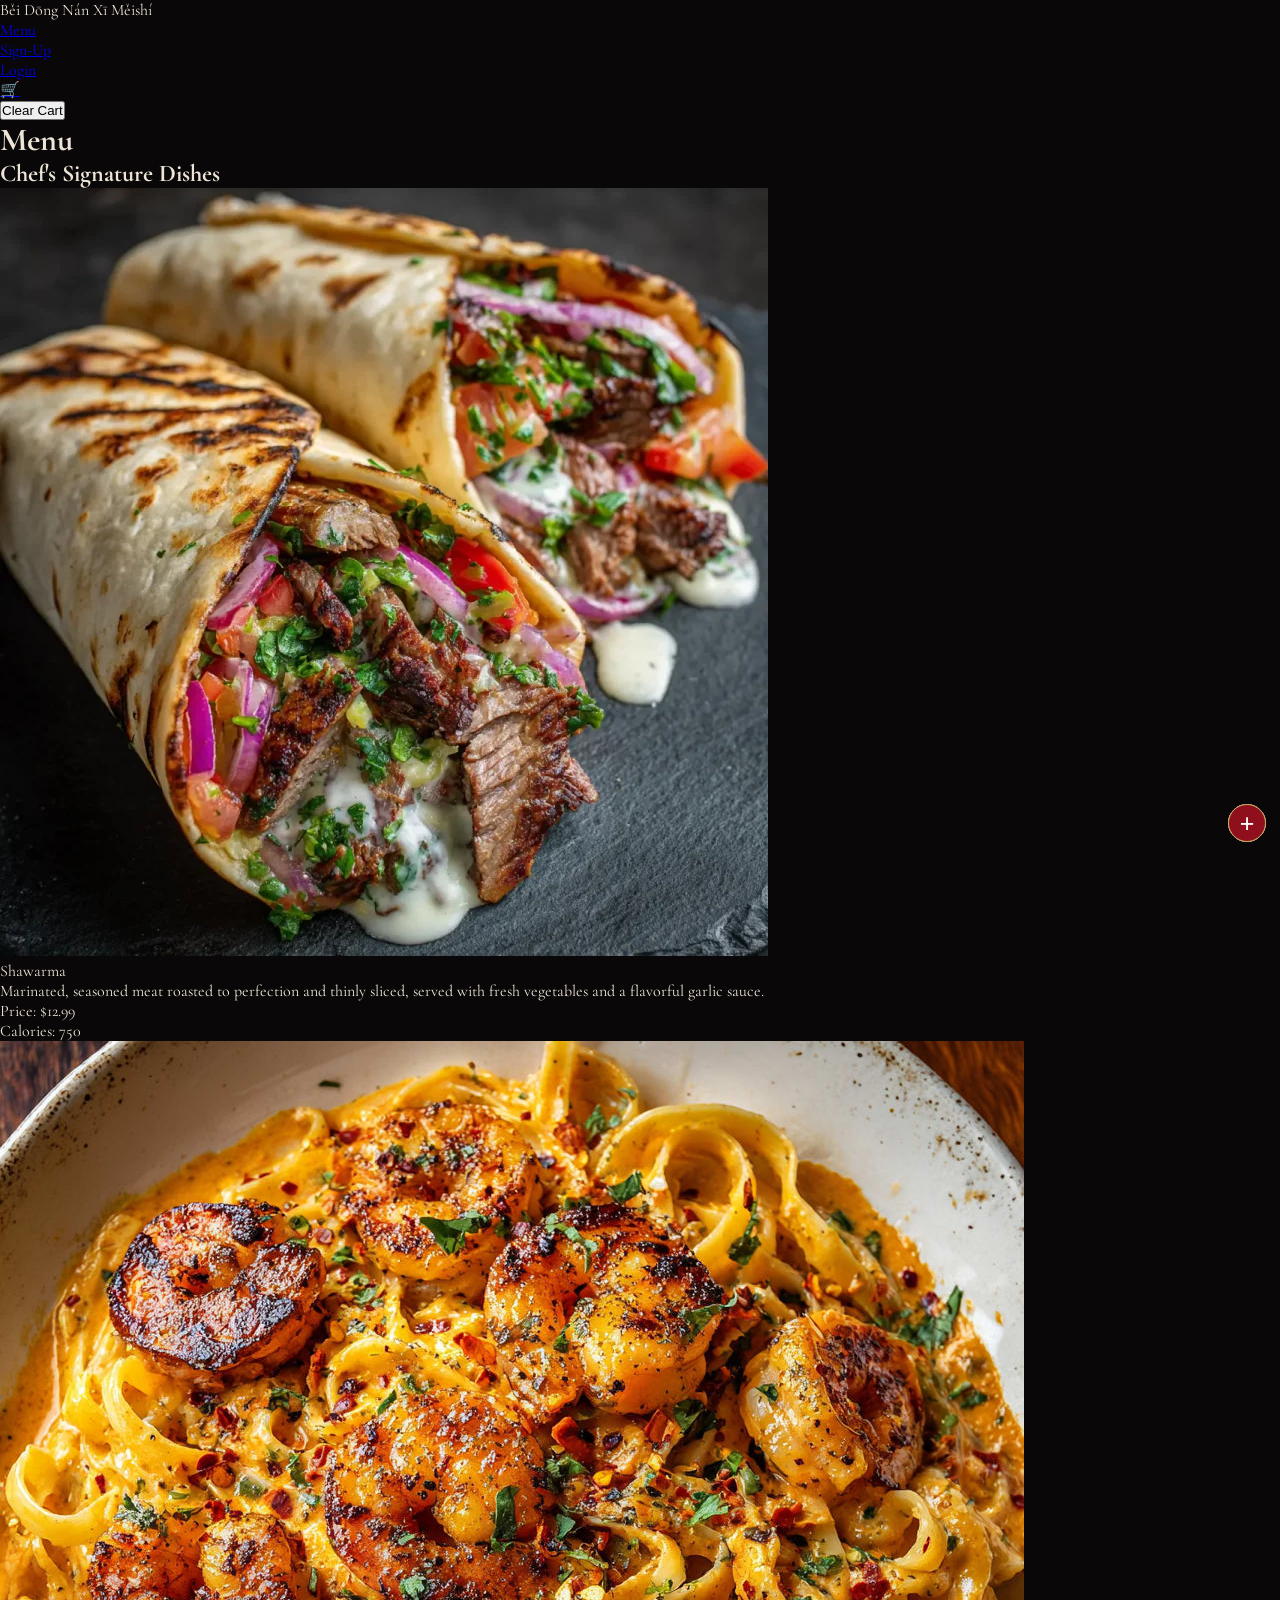
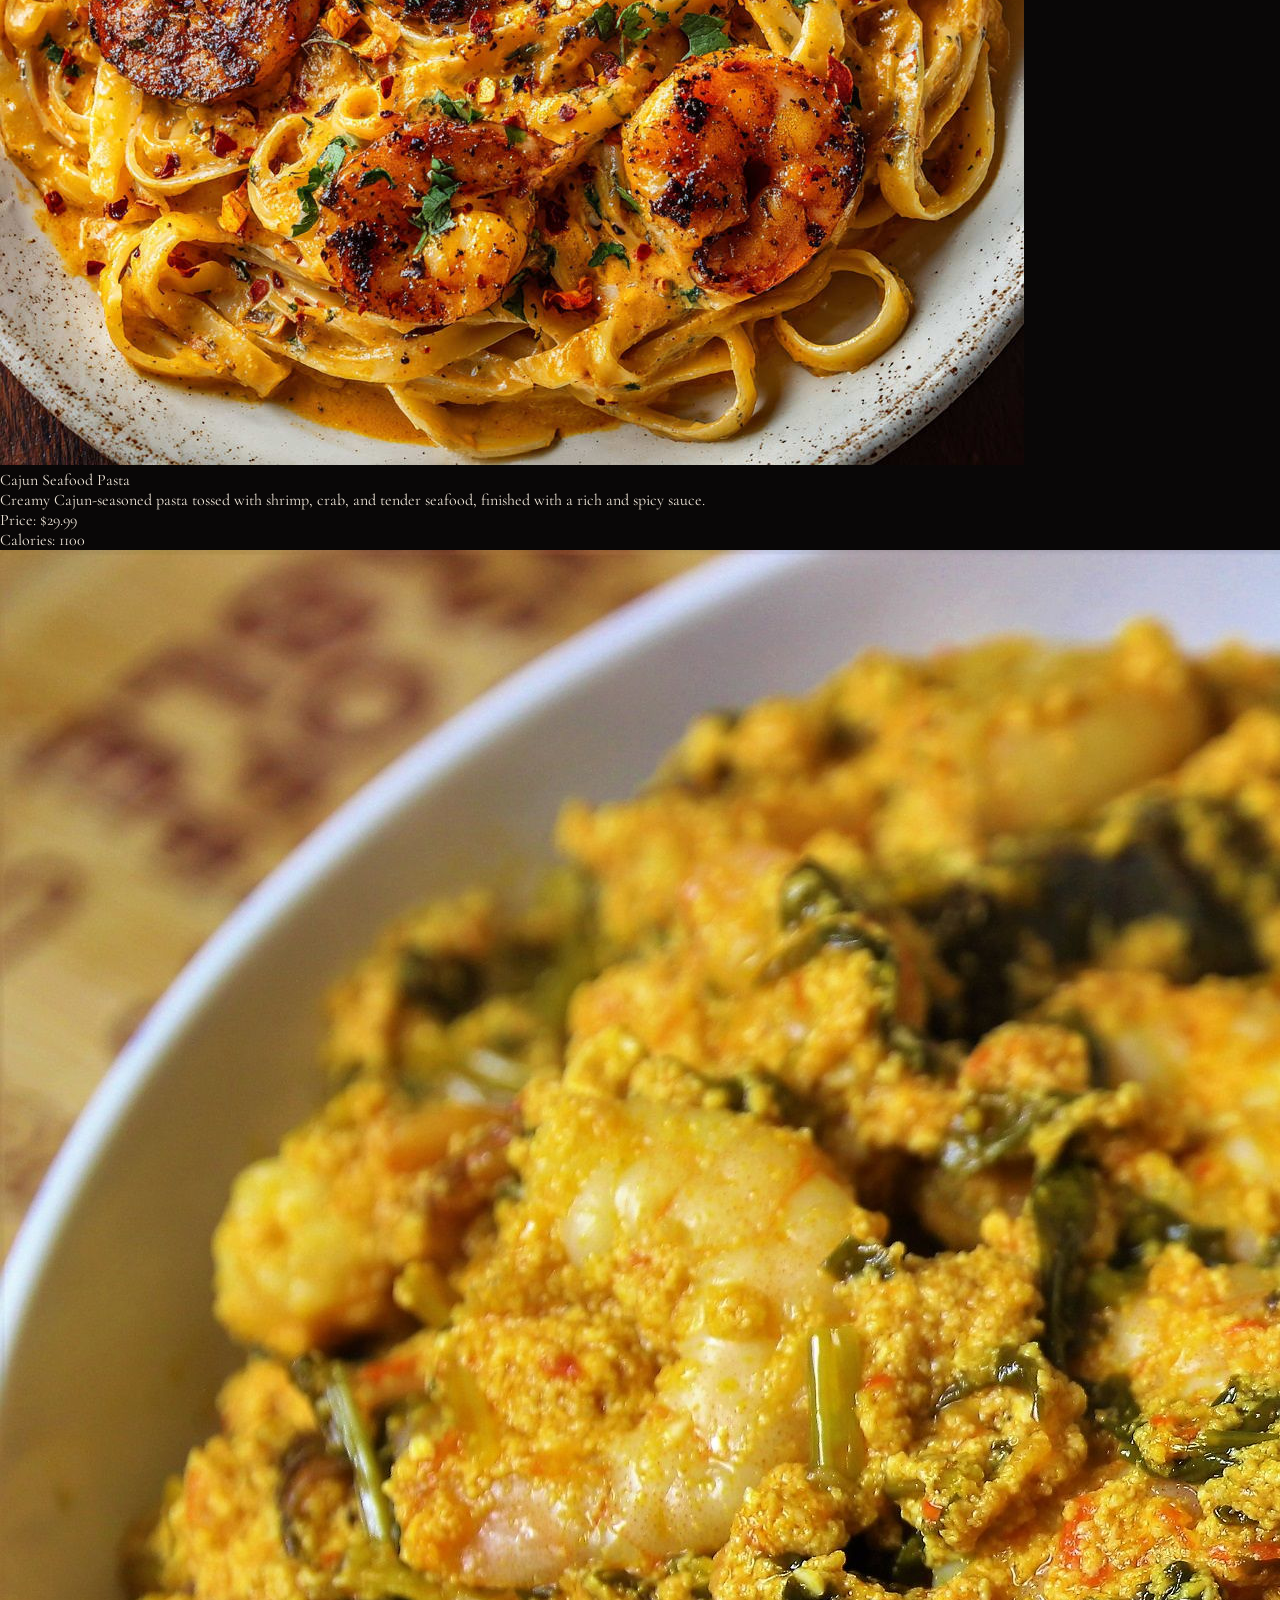
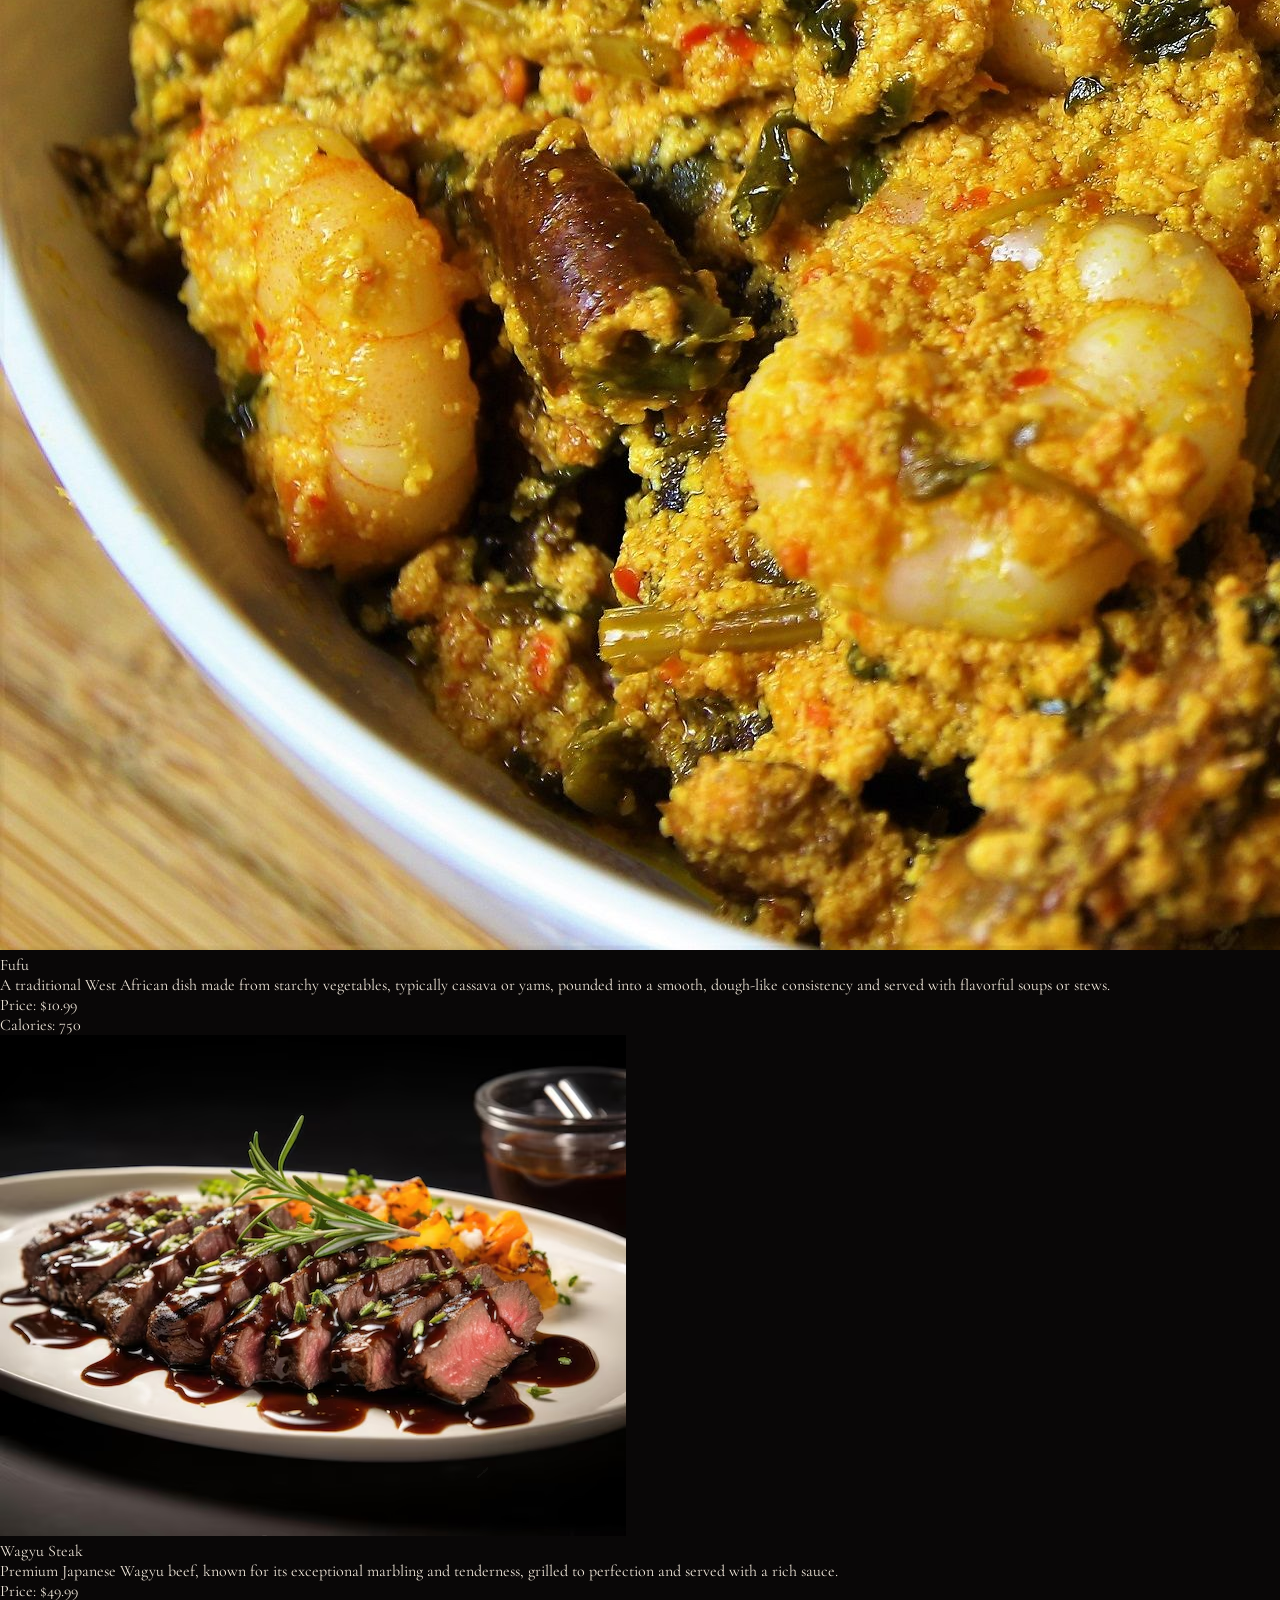
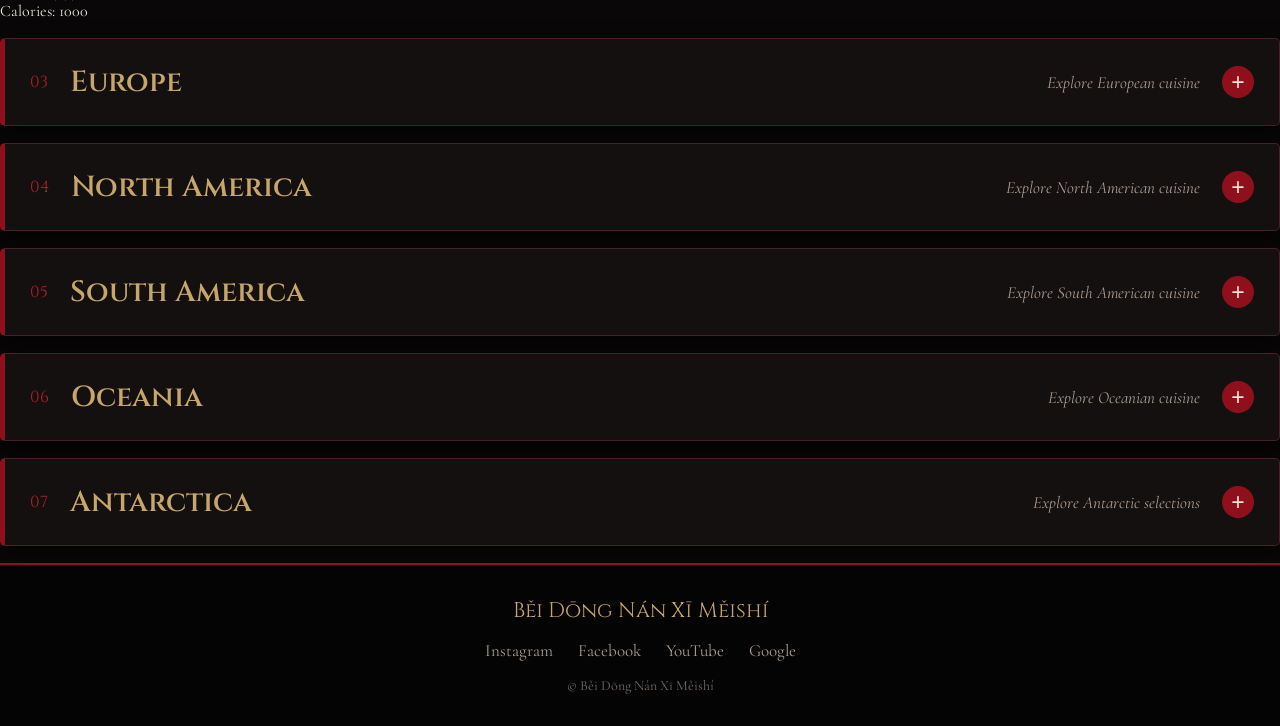
==== commit 2f6e1017: "Merge branch 'main' into kevin" ====
--- a/index.html
+++ b/index.html
@@ -12,173 +12,51 @@
 </head>
 
 <body>
-
-<header class="topbar">
-  <a class="brand" href="index.html">
-    <img src="images/logo.png" alt="Restaurant Logo">
-    <span>Běi Dōng Nán Xī Měishí</span>
-  </a>
-
-  <nav class="top-links">
-    <a class="active" href="index.html">Menu</a>
-    <a href="sign-up.html">Sign-Up</a>
-    <a href="login.html">Login</a>
-    <a class="cart-link" href="cart.html">🛒</a>
-  </nav>
-</header>
-
-<main>
-
-<section class="hero">
-  <p class="eyebrow">A WORLD OF FLAVOR</p>
-  <h1>Explore Our Menu</h1>
-  <p class="hero-copy">Seven continents. Countless traditions. One table.</p>
-  <div class="hero-rule"></div>
-</section>
-
-<section class="continent-menu">
-
-  <!-- ASIA -->
-  <details class="continent" open>
-    <summary>
-      <span class="continent-number">01</span>
-      <span class="continent-name">Asia</span>
-      <span class="continent-hint">Explore Asian cuisine</span>
-      <span class="chevron">+</span>
-    </summary>
-
-    <div class="food-grid">
-
-      <article class="menu-item">
-        <img src="images/shawarma.webp" alt="Shawarma">
-        <div class="item-info">
-          <h3>Shawarma</h3>
-          <p>Marinated, seasoned meat roasted to perfection and thinly sliced, served with fresh vegetables and a flavorful garlic sauce.</p>
-          <div class="item-meta"><span>$12.99</span><span>750 calories</span></div>
-          <button class="addItem" onclick="addItem(this)">+</button>
-        </div>
-      </article>
-
-      <article class="menu-item">
-        <img src="images/wagyu_steak.avif" alt="Wagyu Steak">
-        <div class="item-info">
-          <h3>Wagyu Steak</h3>
-          <p>Premium Japanese Wagyu beef, known for its exceptional marbling and tenderness, grilled to perfection and served with a rich sauce.</p>
-          <div class="item-meta"><span>$49.99</span><span>1000 calories</span></div>
-          <button class="addItem" onclick="addItem(this)">+</button>
-        </div>
-      </article>
-
-      <article class="menu-item">
-        <img src="images/butter_chicken.jpg" alt="Butter Chicken">
-        <div class="item-info">
-          <h3>Butter Chicken</h3>
-          <p>A creamy, spiced chicken dish cooked in a rich tomato-based sauce.</p>
-          <div class="item-meta"><span>$18.99</span><span>800 calories</span></div>
-          <button class="addItem" onclick="addItem(this)">+</button>
-        </div>
-      </article>
-
-      <article class="menu-item">
-        <img src="images/chicken-biryani.jpg" alt="Chicken Biryani">
-        <div class="item-info">
-          <h3>Chicken Biryani</h3>
-          <p>Aromatic rice dish layered with spiced chicken and cooked to perfection.</p>
-          <div class="item-meta"><span>$16.99</span><span>750 calories</span></div>
-          <button class="addItem" onclick="addItem(this)">+</button>
-        </div>
-      </article>
-
-      <article class="menu-item">
-        <img src="images/dim_sum.webp" alt="Dim Sum">
-        <div class="item-info">
-          <h3>Dim Sum</h3>
-          <p>Assorted steamed dumplings filled with various ingredients, served with soy sauce.</p>
-          <div class="item-meta"><span>$14.99</span><span>600 calories</span></div>
-          <button class="addItem" onclick="addItem(this)">+</button>
-        </div>
-      </article>
-
-      <article class="menu-item">
-        <img src="images/dragon_roll.webp" alt="Dragon Roll Sushi">
-        <div class="item-info">
-          <h3>Dragon Roll Sushi</h3>
-          <p>A popular sushi roll filled with shrimp tempura and cucumber, topped with fresh avocado and drizzled with savory eel sauce.</p>
-          <div class="item-meta"><span>$15.99</span><span>750 calories</span></div>
-          <button class="addItem" onclick="addItem(this)">+</button>
-        </div>
-      </article>
-
-      <article class="menu-item">
-        <img src="images/pork_ramen.jpg" alt="Japanese Pork Ramen">
-        <div class="item-info">
-          <h3>Japanese Pork Ramen</h3>
-          <p>A comforting bowl of ramen noodles in a rich, savory broth, topped with tender pork and fresh vegetables.</p>
-          <div class="item-meta"><span>$14.99</span><span>750 calories</span></div>
-          <button class="addItem" onclick="addItem(this)">+</button>
-        </div>
-      </article>
-
-      <article class="menu-item">
-        <img src="images/laksa-soup.jpg" alt="Laksa Soup">
-        <div class="item-info">
-          <h3>Laksa Soup</h3>
-          <p>A spicy Malaysian soup with a rich, aromatic broth, typically served with rice noodles and a variety of meats or seafood.</p>
-          <div class="item-meta"><span>$12.99</span><span>700 calories</span></div>
-          <button class="addItem" onclick="addItem(this)">+</button>
-        </div>
-      </article>
-
-      <article class="menu-item">
-        <img src="images/pad-thai.jpg" alt="Pad Thai">
-        <div class="item-info">
-          <h3>Pad Thai</h3>
-          <p>A popular Thai stir-fried noodle dish made with rice noodles, eggs, tofu, and a flavorful sauce, garnished with peanuts and lime.</p>
-          <div class="item-meta"><span>$17.99</span><span>1500 calories</span></div>
-          <button class="addItem" onclick="addItem(this)">+</button>
-        </div>
-      </article>
-
-      <article class="menu-item">
-        <img src="images/peking_duck.jpg" alt="Peking Duck">
-        <div class="item-info">
-          <h3>Peking Duck</h3>
-          <p>An iconic Chinese dish featuring crispy, golden duck served with thin pancakes, scallions, and a sweet and sour sauce.</p>
-          <div class="item-meta"><span>$34.99</span><span>1200 calories</span></div>
-          <button class="addItem" onclick="addItem(this)">+</button>
-        </div>
-      </article>
-
-      <article class="menu-item">
-        <img src="images/tom-yum-goong.jpg" alt="Tom Yum Goong">
-        <div class="item-info">
-          <h3>Tom Yum Goong</h3>
-          <p>A hot and sour Thai soup made with shrimp, lemongrass, kaffir lime leaves, and chili peppers.</p>
-          <div class="item-meta"><span>$14.99</span><span>350 calories</span></div>
-          <button class="addItem" onclick="addItem(this)">+</button>
-        </div>
-      </article>
-
-    </div>
-  </details>
-
-  <!-- AFRICA -->
-  <details class="continent">
-    <summary>
-      <span class="continent-number">02</span>
-      <span class="continent-name">Africa</span>
-      <span class="continent-hint">Explore African cuisine</span>
-      <span class="chevron">+</span>
-    </summary>
-
-    <div class="food-grid">
-      <article class="menu-item">
-        <img src="images/fufu.jpg" alt="Fufu">
-        <div class="item-info">
-          <h3>Fufu</h3>
-          <p>A traditional West African dish made from starchy vegetables, typically cassava or yams, pounded into a smooth, dough-like consistency and served with flavorful soups or stews.</p>
-          <div class="item-meta"><span>$10.99</span><span>750 calories</span></div>
-          <button class="addItem" onclick="addItem(this)">+</button>
+    <div class="linkContainer">
+        <div class="name">Běi Dōng Nán Xī Měishí </div>
+        <div class="link" id="linkOne"><a href="index.html" class="link" id="linkOne">Menu</a></div>
+        <div class="link" id="linkThree"><a href="sign-up.html" class="link" id="linkThree">Sign-Up</a></div>
+        <div class="link" id="linkFour"><a href="login.html" class="link" id="linkFour">Login</a></div>
+         <div class="link" id="linkTwo"><a href="cart.html" class="link" id="linkTwo" onclick="cartBoi()">🛒</a></div>
+         <button class="clearCart" onclick="clearCart()">Clear Cart</button>
+    </div>
+    <div>
+        <h1 class="menu">Menu</h1>
+        <h2 class="specials">Chef's Signature Dishes</h2>
+        <div class="menu_container">
+            <div class="menu_items">
+            <img src="images/shawarma.webp" alt="shawarma" class="imgs">
+                <p>Shawarma</p>
+                <p>Marinated, seasoned meat roasted to perfection and thinly sliced, served with fresh vegetables and a flavorful garlic sauce.</p>
+                <p>Price: $12.99</p>
+                <p>Calories: 750</p>
+                <button class="addItem" onclick="addItem(this)">+</button>
+                </div>
+                <div class="menu_items">
+                <img src="images/cajun_seafood_pasta.jpg" alt="cajunSeafoodPasta" class="imgs">
+                <p>Cajun Seafood Pasta</p>
+                <p>Creamy Cajun-seasoned pasta tossed with shrimp, crab, and tender seafood, finished with a rich and spicy sauce.</p>
+                <p>Price: $29.99</p>
+                <p>Calories: 1100</p>
+                <button class="addItem" onclick="addItem(this)">+</button>
+
+                </div>
+                <div class="menu_items">
+                <img src="images/fufu.jpg" alt="fufu" class="imgs">
+                <p>Fufu</p>
+                <p>A traditional West African dish made from starchy vegetables, typically cassava or yams, pounded into a smooth, dough-like consistency and served with flavorful soups or stews.</p>
+                <p>Price: $10.99</p>
+                <p>Calories: 750</p>
+                <button class="addItem" onclick="addItem(this)">+</button>
+                </div>
+                <div class="menu_items">
+                <img src="images/wagyu_steak.avif" alt="wagyuSteak" class="imgs">
+                <p>Wagyu Steak</p>
+                <p>Premium Japanese Wagyu beef, known for its exceptional marbling and tenderness, grilled to perfection and served with a rich sauce.</p>
+                <p>Price: $49.99</p>
+                <p>Calories: 1000</p>
+                <button class="addItem" onclick="addItem(this)">+</button>
+                </div>
         </div>
       </article>
     </div>
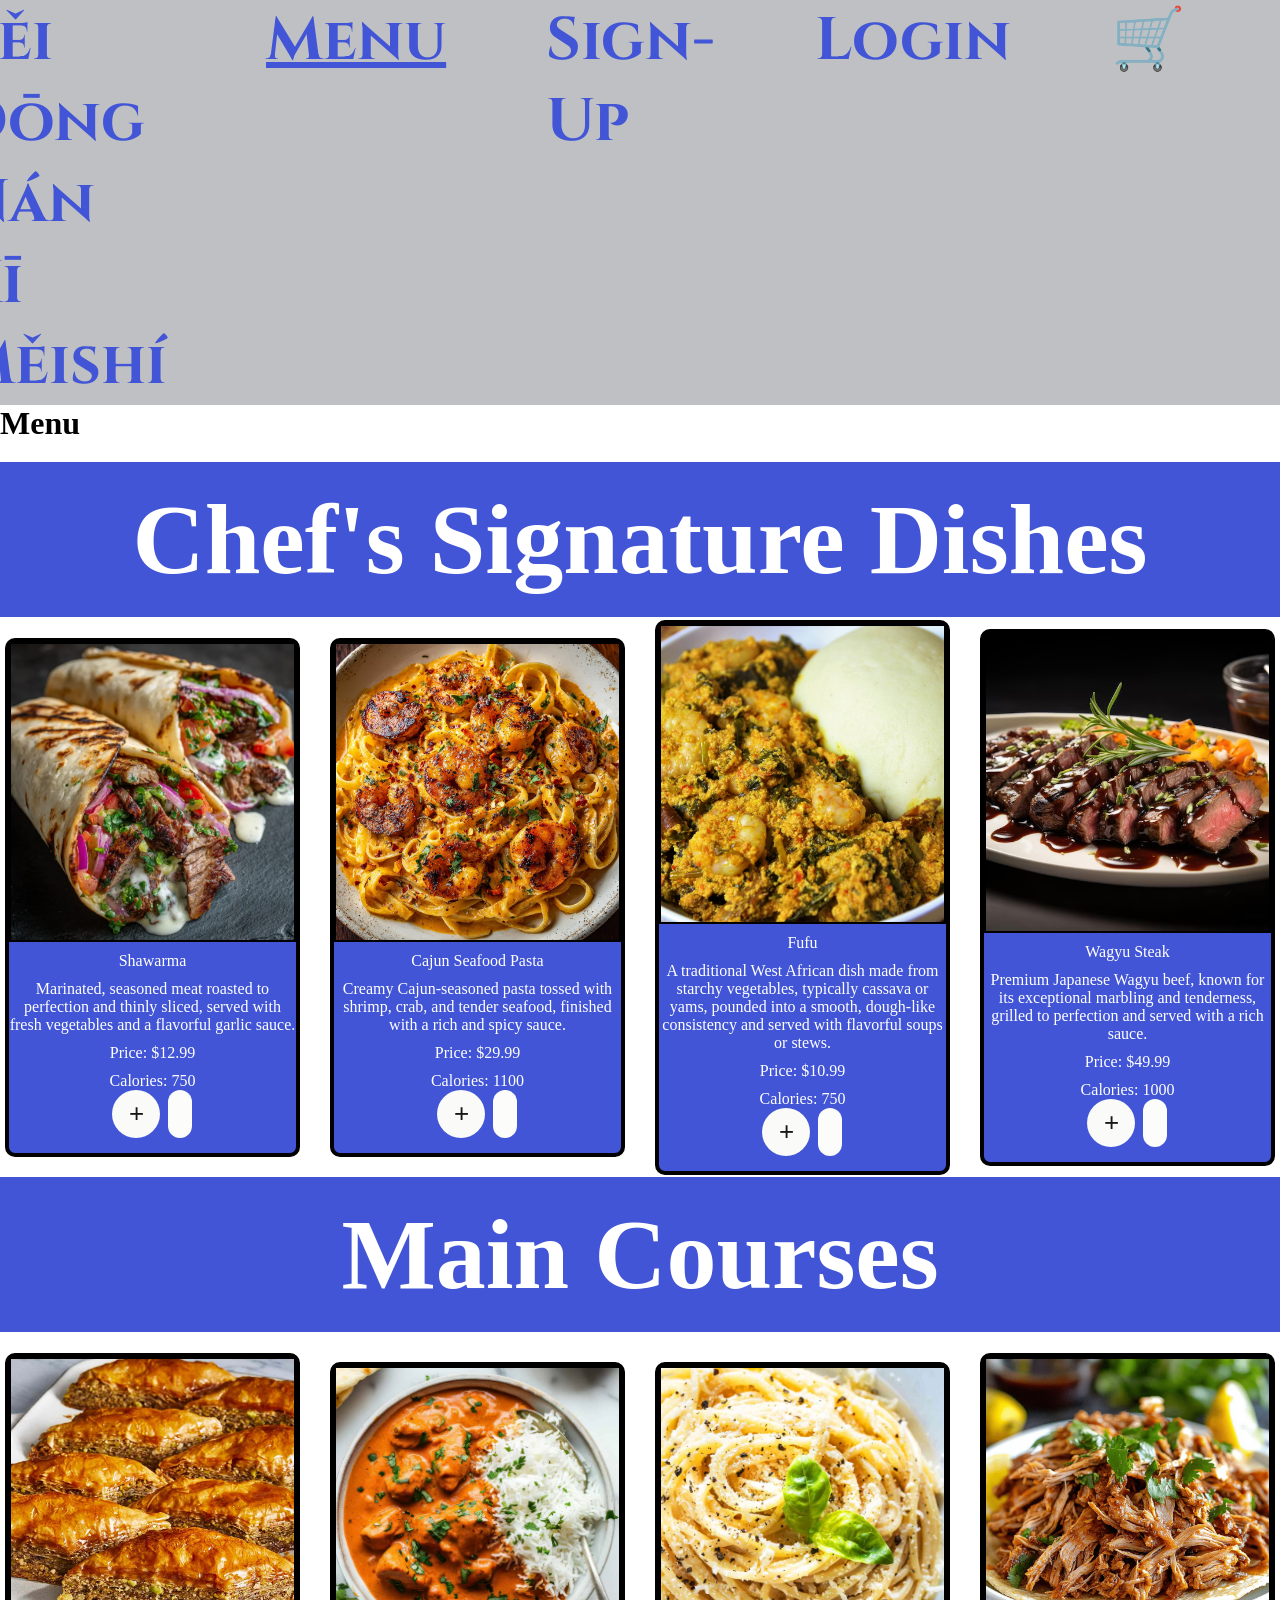
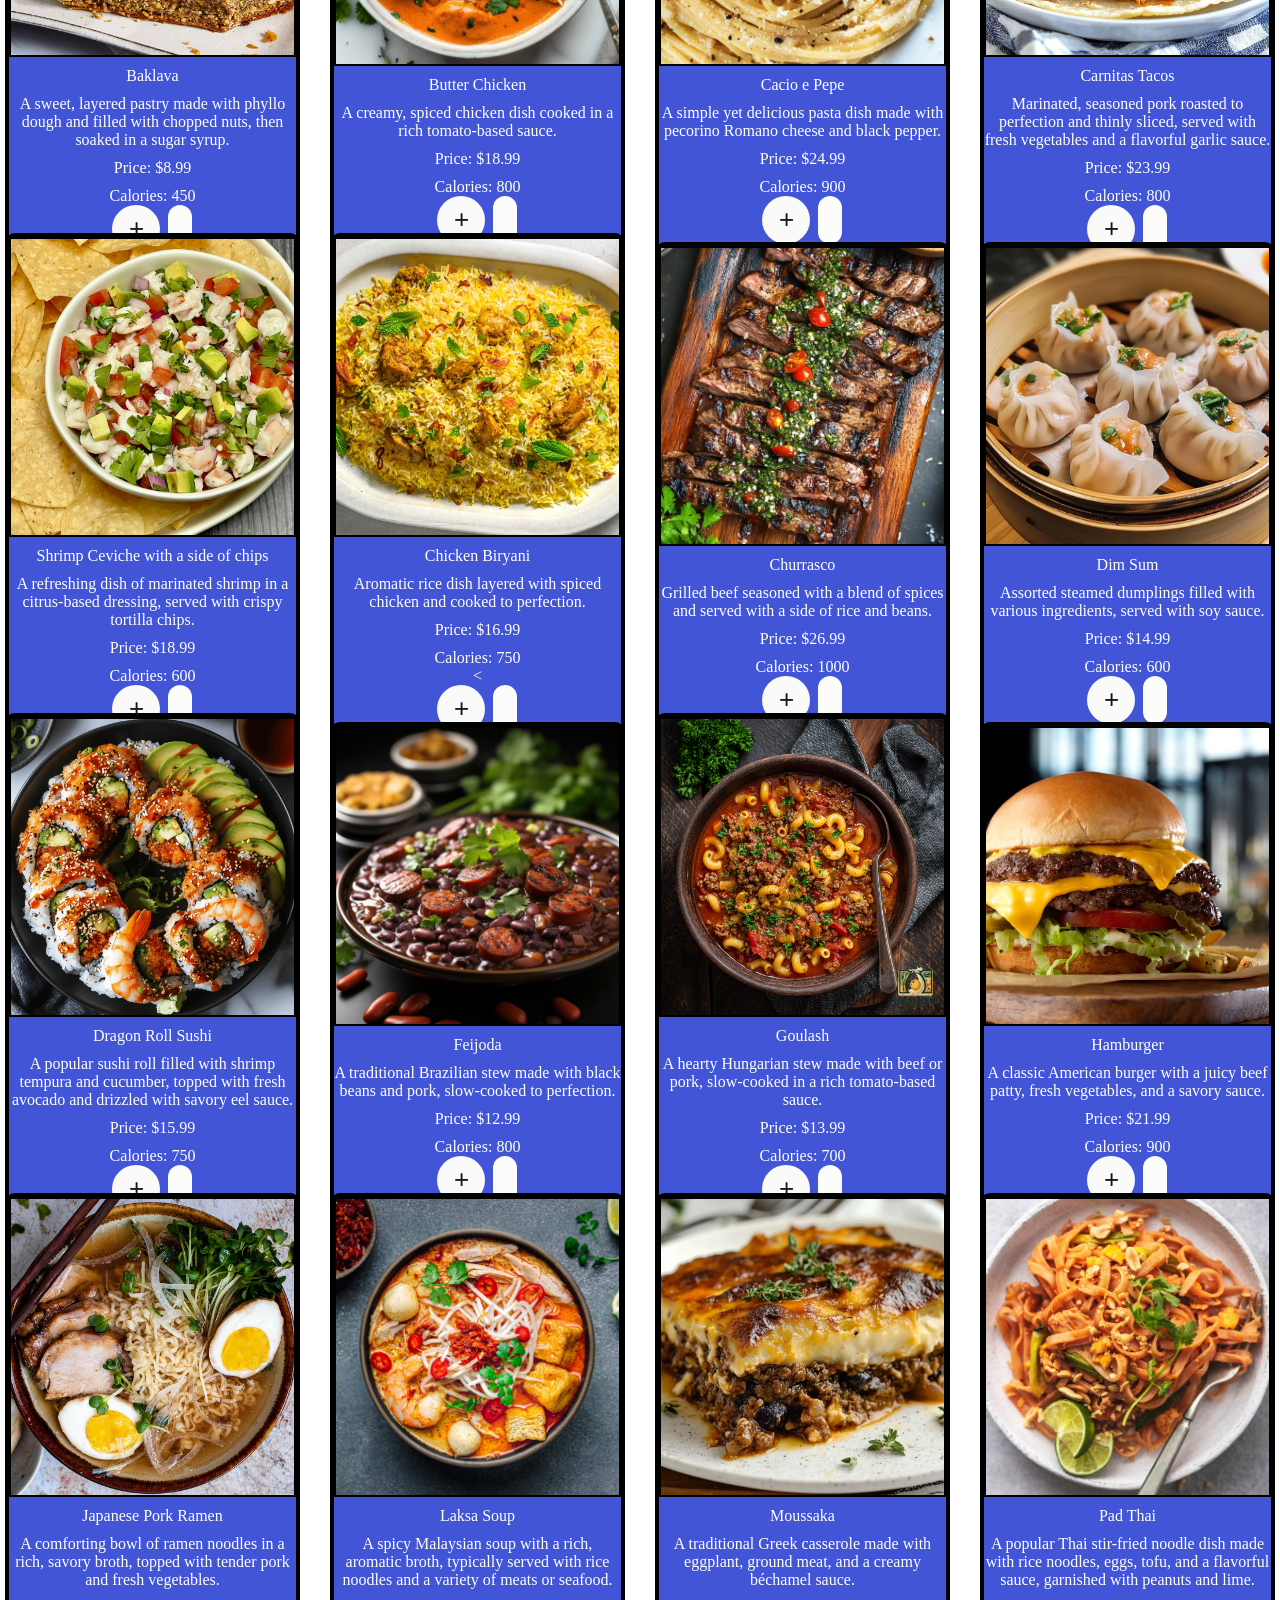
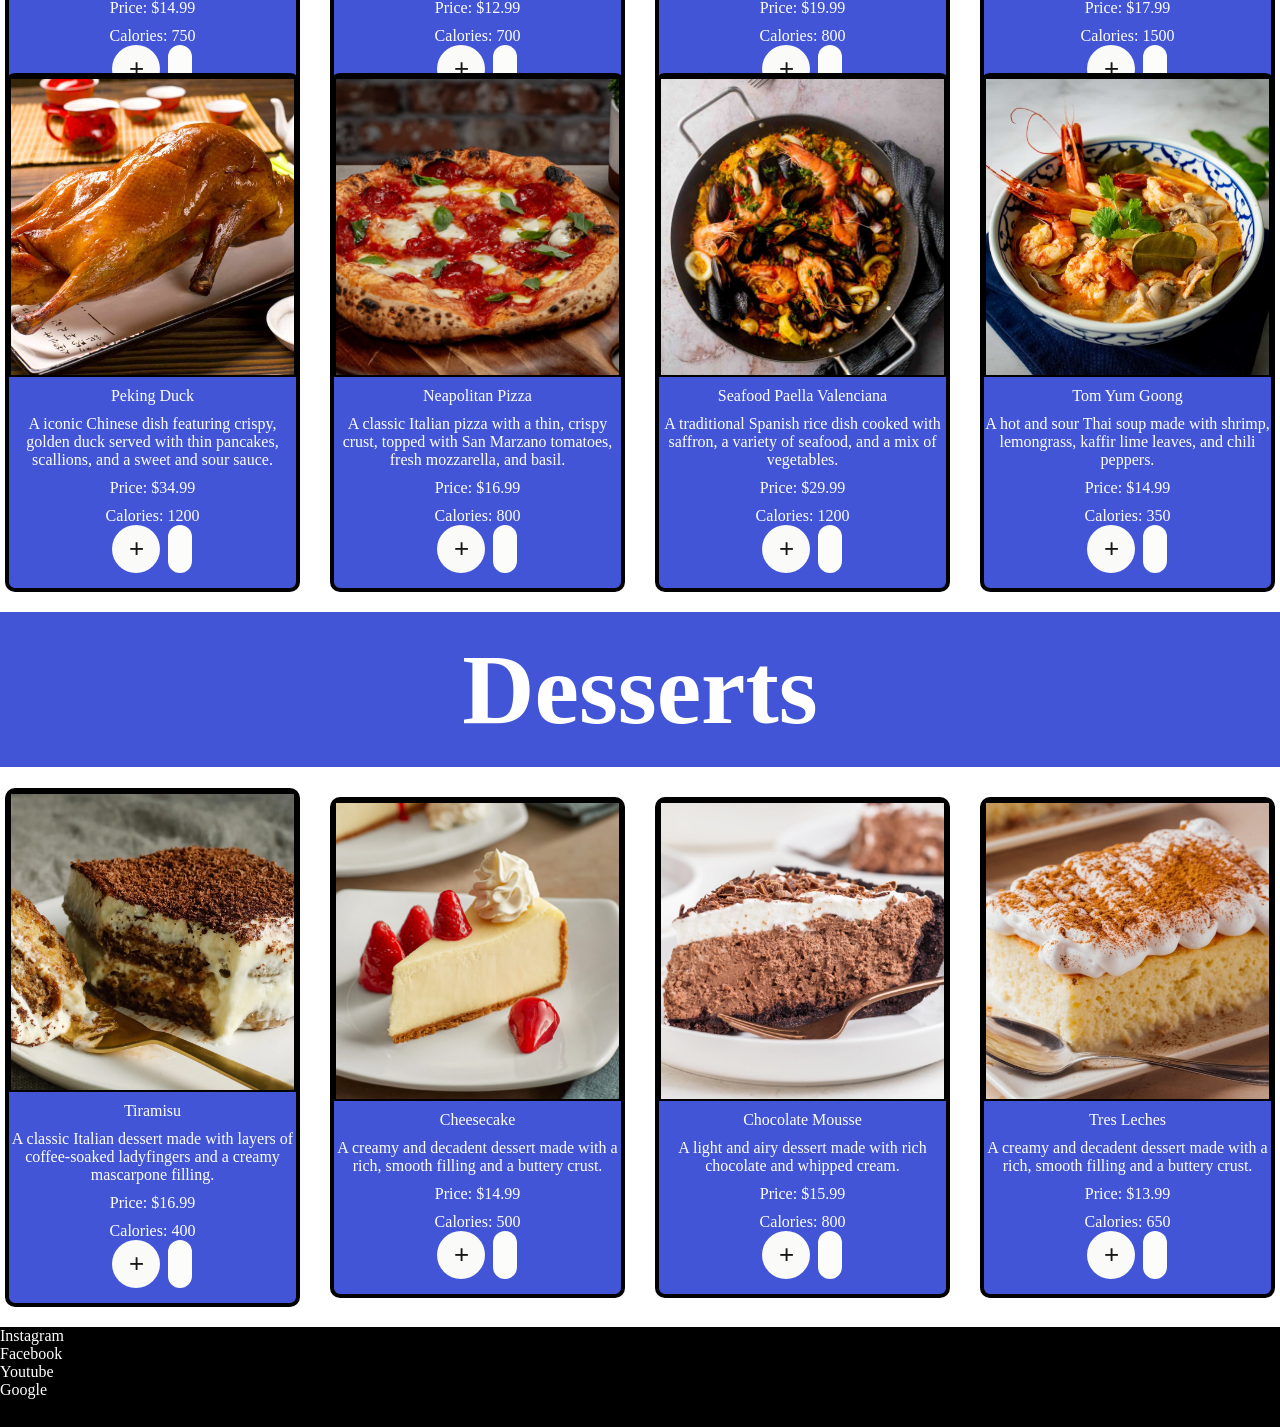
==== commit 739a231f: "added quantites" ====
--- a/index.html
+++ b/index.html
@@ -1,16 +1,12 @@
 <!DOCTYPE html>
 <html lang="en">
 <head>
-  <meta charset="UTF-8">
-  <meta name="viewport" content="width=device-width, initial-scale=1.0">
-
-  <link href="https://fonts.googleapis.com/css2?family=Cormorant+Garamond:wght@400;500;600;700&family=Cinzel:wght@400;500;600;700&display=swap" rel="stylesheet">
-
-  <title>Běi Dōng Nán Xī Měishí | World Menu</title>
-  <link rel="stylesheet" href="style.css">
-  <link rel="icon" type="image/png" href="images/logo.png">
+    <meta charset="UTF-8">
+    <meta name="viewport" content="width=device-width, initial-scale=1.0">
+    <link href="https://fonts.googleapis.com/css2?family=Bebas+Neue&family=Cormorant+Garamond:wght@400;500;600;700&family=Cinzel:wght@400;500;600;700&family=Ma+Shan+Zheng&family=Noto+Serif+SC:wght@400;500;600;700&family=ZCOOL+XiaoWei&display=swap" rel="stylesheet">
+    <title>Běi Dōng Nán Xī Měishí Restaurant</title>
+    <link rel="stylesheet" href="style.css">
 </head>
-
 <body>
     <div class="linkContainer">
         <div class="name">Běi Dōng Nán Xī Měishí </div>
@@ -30,7 +26,10 @@
                 <p>Marinated, seasoned meat roasted to perfection and thinly sliced, served with fresh vegetables and a flavorful garlic sauce.</p>
                 <p>Price: $12.99</p>
                 <p>Calories: 750</p>
-                <button class="addItem" onclick="addItem(this)">+</button>
+                <div class="addQuantContainer">
+                    <button class="addItem" onclick="addItem(this)">+</button>
+                    <div class="quantity"></div>
+                </div>
                 </div>
                 <div class="menu_items">
                 <img src="images/cajun_seafood_pasta.jpg" alt="cajunSeafoodPasta" class="imgs">
@@ -38,7 +37,10 @@
                 <p>Creamy Cajun-seasoned pasta tossed with shrimp, crab, and tender seafood, finished with a rich and spicy sauce.</p>
                 <p>Price: $29.99</p>
                 <p>Calories: 1100</p>
-                <button class="addItem" onclick="addItem(this)">+</button>
+                <div class="addQuantContainer">
+                    <button class="addItem" onclick="addItem(this)">+</button>
+                    <div class="quantity"></div>
+                </div>
 
                 </div>
                 <div class="menu_items">
@@ -47,7 +49,10 @@
                 <p>A traditional West African dish made from starchy vegetables, typically cassava or yams, pounded into a smooth, dough-like consistency and served with flavorful soups or stews.</p>
                 <p>Price: $10.99</p>
                 <p>Calories: 750</p>
-                <button class="addItem" onclick="addItem(this)">+</button>
+                <div class="addQuantContainer">
+                    <button class="addItem" onclick="addItem(this)">+</button>
+                    <div class="quantity"></div>
+                </div>
                 </div>
                 <div class="menu_items">
                 <img src="images/wagyu_steak.avif" alt="wagyuSteak" class="imgs">
@@ -55,252 +60,305 @@
                 <p>Premium Japanese Wagyu beef, known for its exceptional marbling and tenderness, grilled to perfection and served with a rich sauce.</p>
                 <p>Price: $49.99</p>
                 <p>Calories: 1000</p>
-                <button class="addItem" onclick="addItem(this)">+</button>
-                </div>
-        </div>
-      </article>
+                <div class="addQuantContainer">
+                    <button class="addItem" onclick="addItem(this)">+</button>
+                    <div class="quantity"></div>
+                </div>
+                </div>
+        </div>
+            <h2 class="specials">Main Courses</h2>
+        <div class="menu_container">
+            <div class="menu_items">
+            <img src="images/baklava.jpg" alt="baklava" class="imgs">   
+            <p>Baklava</p>
+            <p>A sweet, layered pastry made with phyllo dough and filled with chopped nuts, then soaked in a sugar syrup.</p>
+            <p>Price: $8.99</p>
+            <p>Calories: 450</p>
+            <div class="addQuantContainer">
+                    <button class="addItem" onclick="addItem(this)">+</button>
+                    <div class="quantity"></div>
+                </div>
+            </div>
+            <div class="menu_items">
+            <img src="images/butter_chicken.jpg" alt="butterChicken" class="imgs">    
+            <p>Butter Chicken</p>
+            <p>A creamy, spiced chicken dish cooked in a rich tomato-based sauce.</p>
+            <p>Price: $18.99</p>
+            <p>Calories: 800</p>
+            <div class="addQuantContainer">
+                    <button class="addItem" onclick="addItem(this)">+</button>
+                    <div class="quantity"></div>
+            </div>
+            </div>
+            <div class="menu_items">
+            <img src="images/cacio-e-pepe.jpg" alt="cacioEpepe" class="imgs">
+            <p>Cacio e Pepe</p>
+            <p>A simple yet delicious pasta dish made with pecorino Romano cheese and black pepper.</p>
+            <p>Price: $24.99</p>
+            <p>Calories: 900</p>
+            <div class="addQuantContainer">
+                    <button class="addItem" onclick="addItem(this)">+</button>
+                    <div class="quantity"></div>
+                </div>
+            </div>
+            <div class="menu_items">
+            <img src="images/carnitas.png" alt="carnitasTacos" class="imgs">
+            <p>Carnitas Tacos</p>
+            <p>Marinated, seasoned pork roasted to perfection and thinly sliced, served with fresh vegetables and a flavorful garlic sauce.</p>
+            <p>Price: $23.99</p>
+            <p>Calories: 800</p>
+            <div class="addQuantContainer">
+                    <button class="addItem" onclick="addItem(this)">+</button>
+                    <div class="quantity"></div>
+                </div>
+            </div>
+         </div>
+        <div class="menu_container">
+            <div class="menu_items">
+            <img src="images/shrimp-ceviche-chips.webp" alt="ceviche" class="imgs">
+            <p>Shrimp Ceviche with a side of chips</p>
+            <p>A refreshing dish of marinated shrimp in a citrus-based dressing, served with crispy tortilla chips.</p>
+            <p>Price: $18.99</p>
+            <p>Calories: 600</p>
+            <div class="addQuantContainer">
+                    <button class="addItem" onclick="addItem(this)">+</button>
+                    <div class="quantity"></div>
+                </div>
+            </div>
+            <div class="menu_items">
+            <img src="images/chicken-biryani.jpg" alt="chickenBiryani" class="imgs">
+            <p>Chicken Biryani</p>
+            <p>Aromatic rice dish layered with spiced chicken and cooked to perfection.</p>
+            <p>Price: $16.99</p>
+            <p>Calories: 750</p>
+            <<div class="addQuantContainer">
+                    <button class="addItem" onclick="addItem(this)">+</button>
+                    <div class="quantity"></div>
+                </div>
+            </div>
+            <div class="menu_items">
+            <img src="images/churrasco.webp" alt="churrasco" class="imgs">
+            <p>Churrasco</p>
+            <p>Grilled beef seasoned with a blend of spices and served with a side of rice and beans.</p>
+            <p>Price: $26.99</p>
+            <p>Calories: 1000</p>
+            <div class="addQuantContainer">
+                    <button class="addItem" onclick="addItem(this)">+</button>
+                    <div class="quantity"></div>
+                </div>
+            </div>
+            <div class="menu_items">
+            <img src="images/dim_sum.webp" alt="dimSum" class="imgs">
+            <p>Dim Sum</p>
+            <p>Assorted steamed dumplings filled with various ingredients, served with soy sauce.</p>
+            <p>Price: $14.99</p>
+            <p>Calories: 600</p>
+            <div class="addQuantContainer">
+                    <button class="addItem" onclick="addItem(this)">+</button>
+                    <div class="quantity"></div>
+                </div>
+            </div>
+        </div>
+        <div class="menu_container">
+            <div class="menu_items">
+            <img src="images/dragon_roll.webp" alt="dragonRollSushi" class="imgs">
+            <p>Dragon Roll Sushi</p>
+            <p>A popular sushi roll filled with shrimp tempura and cucumber, topped with fresh avocado and drizzled with savory eel sauce.</p>
+            <p>Price: $15.99</p>
+            <p>Calories: 750</p>
+            <div class="addQuantContainer">
+                    <button class="addItem" onclick="addItem(this)">+</button>
+                    <div class="quantity"></div>
+                </div>
+            </div>
+            <div class="menu_items">
+            <img src="images/feijoda.avif" alt="feijoda" class="imgs">
+            <p>Feijoda</p>
+            <p>A traditional Brazilian stew made with black beans and pork, slow-cooked to perfection.</p>
+            <p>Price: $12.99</p>
+            <p>Calories: 800</p>
+            <div class="addQuantContainer">
+                    <button class="addItem" onclick="addItem(this)">+</button>
+                    <div class="quantity"></div>
+                </div>
+            </div>
+            <div class="menu_items">
+            <img src="images/goulash.png" alt="goulash" class="imgs">
+            <p>Goulash</p>
+            <p>A hearty Hungarian stew made with beef or pork, slow-cooked in a rich tomato-based sauce.</p>
+            <p>Price: $13.99</p>
+            <p>Calories: 700</p>
+            <div class="addQuantContainer">
+                    <button class="addItem" onclick="addItem(this)">+</button>
+                    <div class="quantity"></div>
+                </div>
+            </div>
+            <div class="menu_items">
+            <img src="images/hamburger.jpg" alt="hamburger" class="imgs">
+            <p>Hamburger</p>
+            <p>A classic American burger with a juicy beef patty, fresh vegetables, and a savory sauce.</p>
+            <p>Price: $21.99</p>
+            <p>Calories: 900</p>
+            <div class="addQuantContainer">
+                    <button class="addItem" onclick="addItem(this)">+</button>
+                    <div class="quantity"></div>
+                </div>
+            </div>
+        </div>
+        <div class="menu_container">
+            <div class="menu_items">
+            <img src="images/pork_ramen.jpg" alt="japanesePorkRamen" class="imgs">
+            <p>Japanese Pork Ramen</p>
+            <p>A comforting bowl of ramen noodles in a rich, savory broth, topped with tender pork and fresh vegetables.</p>
+            <p>Price: $14.99</p>
+            <p>Calories: 750</p>
+            <div class="addQuantContainer">
+                    <button class="addItem" onclick="addItem(this)">+</button>
+                    <div class="quantity"></div>
+                </div>
+            </div>
+            <div class="menu_items">
+            <img src="images/laksa-soup.jpg" alt="laksaSoup" class="imgs">
+            <p>Laksa Soup</p>
+            <p>A spicy Malaysian soup with a rich, aromatic broth, typically served with rice noodles and a variety of meats or seafood.</p>
+            <p>Price: $12.99</p>
+            <p>Calories: 700</p>
+           <div class="addQuantContainer">
+                    <button class="addItem" onclick="addItem(this)">+</button>
+                    <div class="quantity"></div>
+                </div>
+            </div>
+            <div class="menu_items">
+            <img src="images/moussaka.webp" alt="moussaka" class="imgs">
+            <p>Moussaka</p>
+            <p>A traditional Greek casserole made with eggplant, ground meat, and a creamy béchamel sauce.</p>
+            <p>Price: $19.99</p>
+            <p>Calories: 800</p>
+            <div class="addQuantContainer">
+                    <button class="addItem" onclick="addItem(this)">+</button>
+                    <div class="quantity"></div>
+                </div>
+            </div>
+            <div class="menu_items">
+            <img src="images/pad-thai.jpg" alt="padThai" class="imgs">
+            <p>Pad Thai</p>
+            <p>A popular Thai stir-fried noodle dish made with rice noodles, eggs, tofu, and a flavorful sauce, garnished with peanuts and lime.</p>
+            <p>Price: $17.99</p>
+            <p>Calories: 1500</p>
+            <div class="addQuantContainer">
+                    <button class="addItem" onclick="addItem(this)">+</button>
+                    <div class="quantity"></div>
+                </div>
+            </div>
+        </div>
+        <div class="menu_container">
+            <div class="menu_items">
+            <img src="images/peking_duck.jpg" alt="pekingDuck" class="imgs">
+            <p>Peking Duck</p>
+            <p>A iconic Chinese dish featuring crispy, golden duck served with thin pancakes, scallions, and a sweet and sour sauce.</p>
+            <p>Price: $34.99</p>
+            <p>Calories: 1200</p>
+            <div class="addQuantContainer">
+                    <button class="addItem" onclick="addItem(this)">+</button>
+                    <div class="quantity"></div>
+                </div>
+            </div>
+            <div class="menu_items">
+            <img src="images/neapolitan_pizza.webp" alt="pizza" class="imgs">
+            <p>Neapolitan Pizza</p>
+            <p>A classic Italian pizza with a thin, crispy crust, topped with San Marzano tomatoes, fresh mozzarella, and basil.</p>
+            <p>Price: $16.99</p>
+            <p>Calories: 800</p>
+            <div class="addQuantContainer">
+                    <button class="addItem" onclick="addItem(this)">+</button>
+                    <div class="quantity"></div>
+                </div>
+            </div>
+            <div class="menu_items">
+            <img src="images/Seafood-Paella-Valenciana.jpg" alt="SeafoodPaellaValenciana" class="imgs">
+            <p>Seafood Paella Valenciana</p>
+            <p>A traditional Spanish rice dish cooked with saffron, a variety of seafood, and a mix of vegetables.</p>
+            <p>Price: $29.99</p>
+            <p>Calories: 1200</p>
+            <div class="addQuantContainer">
+                    <button class="addItem" onclick="addItem(this)">+</button>
+                    <div class="quantity"></div>
+                </div>
+            </div>
+            <div class="menu_items">
+            <img src="images/tom-yum-goong.jpg" alt="tomYumGoong" class="imgs">
+            <p>Tom Yum Goong</p>
+            <p>A hot and sour Thai soup made with shrimp, lemongrass, kaffir lime leaves, and chili peppers.</p>
+            <p>Price: $14.99</p>
+            <p>Calories: 350</p>
+            <div class="addQuantContainer">
+                    <button class="addItem" onclick="addItem(this)">+</button>
+                    <div class="quantity"></div>
+                </div>
+            </div>
+            </div>
+            <h2 class="specials">Desserts</h2>
+            <div class="menu_container">
+            <div class="menu_items">
+            <img src="images/tiramisu.webp" alt="tiramisu" class="imgs">
+            <p>Tiramisu</p>
+            <p>A classic Italian dessert made with layers of coffee-soaked ladyfingers and a creamy mascarpone filling.</p>
+            <p>Price: $16.99</p>
+            <p>Calories: 400</p>
+            <div class="addQuantContainer">
+                    <button class="addItem" onclick="addItem(this)">+</button>
+                    <div class="quantity"></div>
+                </div>
+            </div>
+            <div class="menu_items">
+            <img src="images/cheesecake.jpg" alt="cheesecake" class="imgs">
+            <p>Cheesecake</p>
+            <p>A creamy and decadent dessert made with a rich, smooth filling and a buttery crust.</p>
+            <p>Price: $14.99</p>
+            <p>Calories: 500</p>
+            <div class="addQuantContainer">
+                    <button class="addItem" onclick="addItem(this)">+</button>
+                    <div class="quantity"></div>
+                </div>
+            </div>
+            <div class="menu_items">
+            <img src="images/chocolate-mousse.jpg" alt="chocolateMousse" class="imgs">
+            <p>Chocolate Mousse</p>
+            <p>A light and airy dessert made with rich chocolate and whipped cream.</p>
+            <p>Price: $15.99</p>
+            <p>Calories: 800</p>
+            <div class="addQuantContainer">
+                    <button class="addItem" onclick="addItem(this)">+</button>
+                    <div class="quantity"></div>
+                </div>
+            </div>
+            <div class="menu_items">
+            <img src="images/tres_leches.jpg" alt="tresLeches" class="imgs">
+            <p>Tres Leches</p>
+            <p>A creamy and decadent dessert made with a rich, smooth filling and a buttery crust.</p>
+            <p>Price: $13.99</p>
+            <p>Calories: 650</p>
+            <div class="addQuantContainer">
+                    <button class="addItem" onclick="addItem(this)">+</button>
+                    <div class="quantity"></div>
+                </div>
+            </div>
+        </div>
+            <div class="footer">
+        <div class='footerLinks'>
+            <div class="flOne"></div>
+            <div class="flTwo"></div>
+            <div class="flThree"></div>
+
+        </div>
+        <div class="socials">
+            <div class="insta">Instagram</div>
+            <div class="facebook">Facebook</div>
+            <div class="youtube">Youtube</div>
+            <div class="google">Google</div>
+        </div>
     </div>
-  </details>
-
-  <!-- EUROPE -->
-  <details class="continent">
-    <summary>
-      <span class="continent-number">03</span>
-      <span class="continent-name">Europe</span>
-      <span class="continent-hint">Explore European cuisine</span>
-      <span class="chevron">+</span>
-    </summary>
-
-    <div class="food-grid">
-
-      <article class="menu-item">
-        <img src="images/baklava.jpg" alt="Baklava">
-        <div class="item-info">
-          <h3>Baklava</h3>
-          <p>A sweet, layered pastry made with phyllo dough and filled with chopped nuts, then soaked in a sugar syrup.</p>
-          <div class="item-meta"><span>$8.99</span><span>450 calories</span></div>
-          <button class="addItem" onclick="addItem(this)">+</button>
-        </div>
-      </article>
-
-      <article class="menu-item">
-        <img src="images/cacio-e-pepe.jpg" alt="Cacio e Pepe">
-        <div class="item-info">
-          <h3>Cacio e Pepe</h3>
-          <p>A simple yet delicious pasta dish made with pecorino Romano cheese and black pepper.</p>
-          <div class="item-meta"><span>$24.99</span><span>900 calories</span></div>
-          <button class="addItem" onclick="addItem(this)">+</button>
-        </div>
-      </article>
-
-      <article class="menu-item">
-        <img src="images/goulash.png" alt="Goulash">
-        <div class="item-info">
-          <h3>Goulash</h3>
-          <p>A hearty Hungarian stew made with beef or pork, slow-cooked in a rich tomato-based sauce.</p>
-          <div class="item-meta"><span>$13.99</span><span>700 calories</span></div>
-          <button class="addItem" onclick="addItem(this)">+</button>
-        </div>
-      </article>
-
-      <article class="menu-item">
-        <img src="images/moussaka.webp" alt="Moussaka">
-        <div class="item-info">
-          <h3>Moussaka</h3>
-          <p>A traditional Greek casserole made with eggplant, ground meat, and a creamy béchamel sauce.</p>
-          <div class="item-meta"><span>$19.99</span><span>800 calories</span></div>
-          <button class="addItem" onclick="addItem(this)">+</button>
-        </div>
-      </article>
-
-      <article class="menu-item">
-        <img src="images/neapolitan_pizza.webp" alt="Neapolitan Pizza">
-        <div class="item-info">
-          <h3>Neapolitan Pizza</h3>
-          <p>A classic Italian pizza with a thin, crispy crust, topped with San Marzano tomatoes, fresh mozzarella, and basil.</p>
-          <div class="item-meta"><span>$16.99</span><span>800 calories</span></div>
-          <button class="addItem" onclick="addItem(this)">+</button>
-        </div>
-      </article>
-
-      <article class="menu-item">
-        <img src="images/Seafood-Paella-Valenciana.jpg" alt="Seafood Paella">
-        <div class="item-info">
-          <h3>Seafood Paella Valenciana</h3>
-          <p>A traditional Spanish rice dish cooked with saffron, a variety of seafood, and a mix of vegetables.</p>
-          <div class="item-meta"><span>$29.99</span><span>1200 calories</span></div>
-          <button class="addItem" onclick="addItem(this)">+</button>
-        </div>
-      </article>
-
-      <article class="menu-item">
-        <img src="images/tiramisu.webp" alt="Tiramisu">
-        <div class="item-info">
-          <h3>Tiramisu</h3>
-          <p>A classic Italian dessert made with layers of coffee-soaked ladyfingers and a creamy mascarpone filling.</p>
-          <div class="item-meta"><span>$16.99</span><span>400 calories</span></div>
-          <button class="addItem" onclick="addItem(this)">+</button>
-        </div>
-      </article>
-
-      <article class="menu-item">
-        <img src="images/chocolate-mousse.jpg" alt="Chocolate Mousse">
-        <div class="item-info">
-          <h3>Chocolate Mousse</h3>
-          <p>A light and airy dessert made with rich chocolate and whipped cream.</p>
-          <div class="item-meta"><span>$15.99</span><span>800 calories</span></div>
-          <button class="addItem" onclick="addItem(this)">+</button>
-        </div>
-      </article>
-
-    </div>
-  </details>
-
-  <!-- NORTH AMERICA -->
-  <details class="continent">
-    <summary>
-      <span class="continent-number">04</span>
-      <span class="continent-name">North America</span>
-      <span class="continent-hint">Explore North American cuisine</span>
-      <span class="chevron">+</span>
-    </summary>
-
-    <div class="food-grid">
-
-      <article class="menu-item">
-        <img src="images/cajun_seafood_pasta.jpg" alt="Cajun Seafood Pasta">
-        <div class="item-info">
-          <h3>Cajun Seafood Pasta</h3>
-          <p>Creamy Cajun-seasoned pasta tossed with shrimp, crab, and tender seafood, finished with a rich and spicy sauce.</p>
-          <div class="item-meta"><span>$29.99</span><span>1100 calories</span></div>
-          <button class="addItem" onclick="addItem(this)">+</button>
-        </div>
-      </article>
-
-      <article class="menu-item">
-        <img src="images/hamburger.jpg" alt="Hamburger">
-        <div class="item-info">
-          <h3>Hamburger</h3>
-          <p>A classic American burger with a juicy beef patty, fresh vegetables, and a savory sauce.</p>
-          <div class="item-meta"><span>$21.99</span><span>900 calories</span></div>
-          <button class="addItem" onclick="addItem(this)">+</button>
-        </div>
-      </article>
-
-      <article class="menu-item">
-        <img src="images/cheesecake.jpg" alt="Cheesecake">
-        <div class="item-info">
-          <h3>Cheesecake</h3>
-          <p>A creamy and decadent dessert made with a rich, smooth filling and a buttery crust.</p>
-          <div class="item-meta"><span>$14.99</span><span>500 calories</span></div>
-          <button class="addItem" onclick="addItem(this)">+</button>
-        </div>
-      </article>
-
-    </div>
-  </details>
-
-  <!-- SOUTH AMERICA -->
-  <details class="continent">
-    <summary>
-      <span class="continent-number">05</span>
-      <span class="continent-name">South America</span>
-      <span class="continent-hint">Explore South American cuisine</span>
-      <span class="chevron">+</span>
-    </summary>
-
-    <div class="food-grid">
-
-      <article class="menu-item">
-        <img src="images/carnitas.png" alt="Carnitas Tacos">
-        <div class="item-info">
-          <h3>Carnitas Tacos</h3>
-          <p>Marinated, seasoned pork roasted to perfection and thinly sliced, served with fresh vegetables and a flavorful garlic sauce.</p>
-          <div class="item-meta"><span>$23.99</span><span>800 calories</span></div>
-          <button class="addItem" onclick="addItem(this)">+</button>
-        </div>
-      </article>
-
-      <article class="menu-item">
-        <img src="images/shrimp-ceviche-chips.webp" alt="Shrimp Ceviche">
-        <div class="item-info">
-          <h3>Shrimp Ceviche with a Side of Chips</h3>
-          <p>A refreshing dish of marinated shrimp in a citrus-based dressing, served with crispy tortilla chips.</p>
-          <div class="item-meta"><span>$18.99</span><span>600 calories</span></div>
-          <button class="addItem" onclick="addItem(this)">+</button>
-        </div>
-      </article>
-
-      <article class="menu-item">
-        <img src="images/churrasco.webp" alt="Churrasco">
-        <div class="item-info">
-          <h3>Churrasco</h3>
-          <p>Grilled beef seasoned with a blend of spices and served with a side of rice and beans.</p>
-          <div class="item-meta"><span>$26.99</span><span>1000 calories</span></div>
-          <button class="addItem" onclick="addItem(this)">+</button>
-        </div>
-      </article>
-
-      <article class="menu-item">
-        <img src="images/feijoda.avif" alt="Feijoada">
-        <div class="item-info">
-          <h3>Feijoada</h3>
-          <p>A traditional Brazilian stew made with black beans and pork, slow-cooked to perfection.</p>
-          <div class="item-meta"><span>$12.99</span><span>800 calories</span></div>
-          <button class="addItem" onclick="addItem(this)">+</button>
-        </div>
-      </article>
-
-      <article class="menu-item">
-        <img src="images/tres_leches.jpg" alt="Tres Leches">
-        <div class="item-info">
-          <h3>Tres Leches</h3>
-          <p>A creamy and decadent dessert made with a rich, smooth filling and a buttery crust.</p>
-          <div class="item-meta"><span>$13.99</span><span>650 calories</span></div>
-          <button class="addItem" onclick="addItem(this)">+</button>
-        </div>
-      </article>
-
-    </div>
-  </details>
-
-  <!-- OCEANIA -->
-  <details class="continent">
-    <summary>
-      <span class="continent-number">06</span>
-      <span class="continent-name">Oceania</span>
-      <span class="continent-hint">Explore Oceanian cuisine</span>
-      <span class="chevron">+</span>
-    </summary>
-    <p class="empty-region">New flavors from Oceania are coming soon.</p>
-  </details>
-
-  <!-- ANTARCTICA -->
-  <details class="continent">
-    <summary>
-      <span class="continent-number">07</span>
-      <span class="continent-name">Antarctica</span>
-      <span class="continent-hint">Explore Antarctic selections</span>
-      <span class="chevron">+</span>
-    </summary>
-    <p class="empty-region">There are no dishes listed for this region yet.</p>
-  </details>
-
-</section>
-</main>
-
-<footer class="footer">
-  <div class="footer-brand">Běi Dōng Nán Xī Měishí</div>
-  <div class="socials">
-    <span>Instagram</span>
-    <span>Facebook</span>
-    <span>YouTube</span>
-    <span>Google</span>
-  </div>
-  <p>© Běi Dōng Nán Xī Měishí</p>
-</footer>
-
-<script src="script.js"></script>
+<script src="script.js" defer></script>
 
 </body>
 </html>
--- a/style.css
+++ b/style.css
@@ -1,316 +1,152 @@
-* {
-    margin: 0;
-    padding: 0;
-    box-sizing: border-box;
-}
-
-:root {
-    --black: #090707;
-    --panel: #151010;
-    --panel-light: #211515;
-    --red: #8f101c;
-    --red-bright: #b51f2c;
-    --gold: #c7a66a;
-    --cream: #eee5d8;
-    --muted: #aa9c91;
-}
-
-body {
-    background: var(--black);
-    color: var(--cream);
-    font-family: 'Cormorant Garamond', serif;
-}
-
-.topbar {
-    min-height: 92px;
-    padding: 14px 6%;
-    display: flex;
-    align-items: center;
-    justify-content: space-between;
-    gap: 24px;
-    background: #050404;
-    border-bottom: 2px solid var(--red);
-    box-shadow: 0 5px 24px #000;
-}
-
-.brand {
-    display: flex;
-    align-items: center;
-    gap: 16px;
-    color: var(--gold);
-    text-decoration: none;
-    font-family: 'Cinzel', serif;
-    font-size: clamp(17px, 2vw, 27px);
-    font-weight: 700;
-    letter-spacing: 1px;
-}
-
-.brand img {
-    width: 62px;
-    height: 62px;
-    object-fit: contain;
-}
-
-.top-links {
-    display: flex;
-    align-items: center;
-    gap: clamp(14px, 2.5vw, 38px);
-}
-
-.top-links a {
-    color: var(--cream);
-    text-decoration: none;
-    font-family: 'Cinzel', serif;
-    font-size: 15px;
-    transition: color .25s ease;
-}
-
-.top-links a:hover,
-.top-links a.active {
-    color: var(--red-bright);
-}
-
-.top-links .cart-link {
-    font-size: 25px;
-}
-
-.hero {
-    text-align: center;
-    padding: 78px 20px 55px;
-    background: radial-gradient(ellipse at center top, #351014 0%, #16090b 42%, var(--black) 78%);
-}
-
-.eyebrow {
-    color: var(--gold);
-    font-family: 'Cinzel', serif;
-    font-size: 13px;
-    letter-spacing: 5px;
-}
-
-.hero h1 {
-    margin: 14px 0 8px;
-    color: var(--cream);
-    font-family: 'Cinzel', serif;
-    font-size: clamp(38px, 6vw, 70px);
-    font-weight: 500;
-}
-
-
-.hero-copy {
-    color: var(--muted);
-    font-size: 22px;
-    font-style: italic;
-}
-
-.hero-rule {
-    width: 90px;
-    height: 3px;
-    margin: 27px auto 0;
-    background: var(--red-bright);
-}
-
-.continent-menu {
-    width: min(1120px, 90%);
-    margin: 0 auto 90px;
-}
-
-.continent {
-    margin: 17px 0;
-    overflow: hidden;
-    background: var(--panel);
-    border: 1px solid #492027;
-    border-left: 5px solid var(--red);
-    border-radius: 5px;
-    box-shadow: 0 8px 22px #0008;
-}
-
-.continent summary {
-    min-height: 86px;
-    padding: 18px 25px;
-    display: flex;
-    align-items: center;
-    gap: 22px;
-    cursor: pointer;
-    list-style: none;
-    transition: background .25s ease;
-}
-
-.continent summary::-webkit-details-marker {
-    display: none;
-}
-
-.continent summary:hover,
-.continent[open] summary {
-    background: var(--panel-light);
-}
-
-.continent-number {
-    color: var(--red-bright);
-    font-family: 'Cinzel', serif;
-    font-size: 16px;
-}
-
-.continent-name {
-    color: var(--gold);
-    font-family: 'Cinzel', serif;
-    font-size: clamp(20px, 3vw, 29px);
-    font-weight: 600;
-}
-
-.continent-hint {
-    margin-left: auto;
-    color: var(--muted);
-    font-size: 17px;
-    font-style: italic;
-}
-
-.chevron {
-    width: 32px;
-    height: 32px;
-    display: grid;
-    place-items: center;
-    color: var(--cream);
-    background: var(--red);
-    border-radius: 50%;
-    font-family: Arial, sans-serif;
-    font-size: 23px;
-    transition: transform .25s ease, background .25s ease;
-}
-
-.continent[open] .chevron {
-    transform: rotate(45deg);
-    background: var(--red-bright);
-}
-
-.food-grid {
-    padding: 24px;
-    display: grid;
-    grid-template-columns: repeat(auto-fit, minmax(235px, 1fr));
-    gap: 22px;
-    border-top: 1px solid #492027;
-    animation: reveal .3s ease;
-}
-
-@keyframes reveal {
-    from { opacity: 0; transform: translateY(-7px); }
-    to { opacity: 1; transform: translateY(0); }
-}
-
-.menu-item {
-    overflow: hidden;
-    background: #0d0a0a;
-    border: 1px solid #382024;
-    border-radius: 5px;
-    transition: transform .25s ease, border-color .25s ease, box-shadow .25s ease;
-}
-
-.menu-item:hover {
-    transform: translateY(-5px);
-    border-color: var(--red-bright);
-    box-shadow: 0 9px 24px #0009;
-}
-
-.menu-item img {
-    display: block;
-    width: 100%;
-    height: 190px;
-    object-fit: cover;
-}
-
-.item-info {
-    position: relative;
-    min-height: 235px;
-    padding: 17px 17px 72px;
-}
-
-.item-info h3 {
-    margin-bottom: 9px;
-    color: var(--gold);
-    font-family: 'Cinzel', serif;
-    font-size: 19px;
-}
-
-.item-info p {
-    color: #c6b9ae;
-    font-size: 17px;
-    line-height: 1.35;
-}
-
-.item-meta {
-    position: absolute;
-    right: 17px;
-    bottom: 20px;
-    left: 17px;
-    display: flex;
-    justify-content: space-between;
-    gap: 8px;
-    color: var(--muted);
-    font-size: 15px;
-}
-
-.item-meta span:first-child {
-    color: var(--red-bright);
-    font-size: 19px;
-    font-weight: 700;
-}
-
-.addItem {
-    position: absolute;
-    right: 14px;
-    bottom: 58px;
-    width: 38px;
-    height: 38px;
-    border: 1px solid var(--gold);
-    border-radius: 50%;
-    background: var(--red);
-    color: white;
-    font-size: 25px;
-    cursor: pointer;
-    transition: transform .25s ease, background .25s ease;
-}
-
-.addItem:hover {
-    transform: rotate(90deg);
-    background: var(--red-bright);
-}
-
-.addItem:active {
-    transform: scale(.88);
-}
-
-.empty-region {
-    padding: 28px;
-    color: var(--muted);
-    font-size: 19px;
-    font-style: italic;
-    border-top: 1px solid #492027;
-}
-
-.footer {
-    padding: 32px 20px;
-    text-align: center;
-    background: #050404;
-    border-top: 2px solid var(--red);
-}
-
-.footer-brand {
-    margin-bottom: 15px;
-    color: var(--gold);
-    font-family: 'Cinzel', serif;
-    font-size: 21px;
-}
-
-.socials {
-    display: flex;
-    justify-content: center;
-    flex-wrap: wrap;
-    gap: 25px;
-    margin-bottom: 16px;
-    color: var(--muted);
-    font-size: 17px;
-}
-
-.footer p {
-    color: #766b64;
-    font-size: 14px;
-}
+*{
+    margin: 0;
+    padding: 0;
+    box-sizing: border-box;
+}
+
+.menu{
+    /* background-color: lightslategray; */
+}
+.name{
+    font-size: 60px;
+    font-weight: bold;
+    font-family: 'Cinzel', sans-serif;
+    color:rgb(65, 85, 214);
+    text-decoration: none;
+}
+.linkContainer{
+    display: flex;
+    flex-direction: row;
+    gap:100px;
+    background-color: #bfc0c4;
+    justify-content: center;
+   
+}
+#linkOne{
+    color: rgb(65, 85, 214);
+    text-decoration: underline;
+    font-family: 'Cinzel', sans-serif;
+
+}
+
+.link{
+    font-size: 60px;
+    font-weight: bold;
+    font-family: 'Cinzel', sans-serif;
+    color:rgb(65, 85, 214);
+    text-decoration: none;
+    
+}
+
+.link:hover{
+    border-radius: 10px;;
+    transition: .8s;
+    background-color: #767677;
+    color:rgb(47, 58, 133);
+
+
+}
+
+.menu_container{
+    display: flex;
+    justify-content: space-around;
+    align-items: center;
+    height: 400px;
+    margin: 80px 0;
+    gap: 20px;
+}
+
+.imgs{
+    justify-content: space-around;
+    width: 100%;
+    height: 300px;
+    object-fit: cover;
+    border: 2px solid black;
+    /* border-radius: 10px; */
+}
+
+.imgs:hover{
+    transform: scale(1.005);
+    transition: 0.5s;
+    border-color:black;
+}
+
+.specials{
+    background-color: rgb(65, 85, 214);
+    text-align: center;
+    font-size: 100px;
+    margin: 20px 0;
+    color: white;
+    padding: 20px 0;
+}
+
+.menu_items {
+    width: 23%;
+    display: flex;
+    flex-direction: column;
+    align-items: center;
+    text-align: center;
+    border: 4px solid black;
+    border-radius: 10px;
+    object-fit: cover;
+    font: monospace;
+    background-color: rgb(65, 85, 214);
+    color: white;
+    padding-bottom:15px;
+}
+
+.menu_items img {
+    width: 100%;
+    height: 300px;
+    object-fit: cover;
+    display: block;
+}
+
+p{
+    padding-top:10px;
+}
+
+.footer{
+    height:100px;
+    display:flex;
+    background-color:black;
+    color:white;
+    flex-direction: row;
+}
+
+.addItem{
+    width: 48px;
+    height: 48px;
+    border-radius: 50%;
+    border: none;
+    background: #fafaf9;
+    color: #171717;
+    font-size: 26px;
+    cursor: pointer;
+    transition: 0.3s ease;
+
+}
+.addItem:hover {
+    transform: rotate(90deg) ;
+    box-shadow: 0 0 15px rgba(214, 173, 96, 0.6);
+}
+
+.addItem:active{
+    transform: scale(.8);
+}
+.quantity{
+    display: inline-block;
+    background: #fcfcfb;
+    color: #171717;
+    font-weight: bold;
+    font-size: 15px;
+    padding: 5px 12px;
+    border-radius: 20px;
+    margin-left: 8px;
+    min-width: 20px;
+    text-align: center;
+}
+.addQuantContainer{
+    display:flex;
+    flex-direction: row;
+}
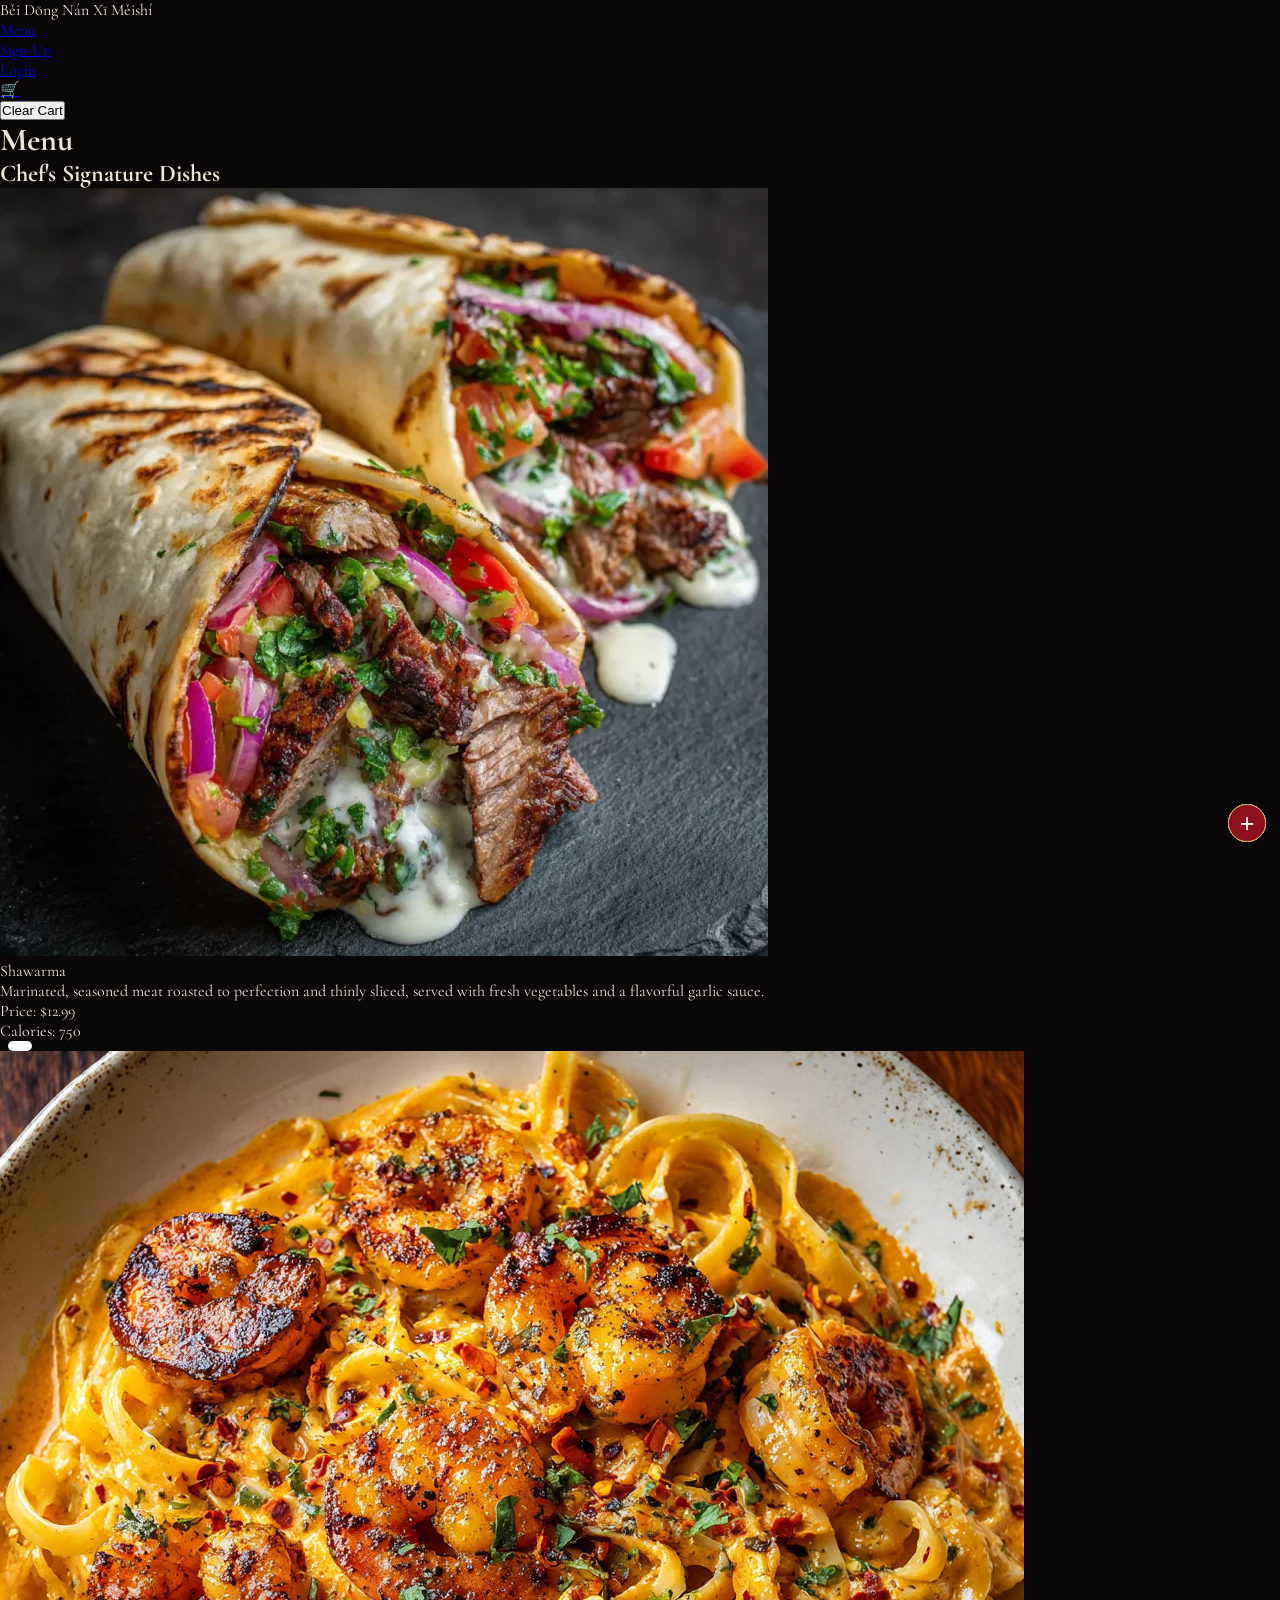
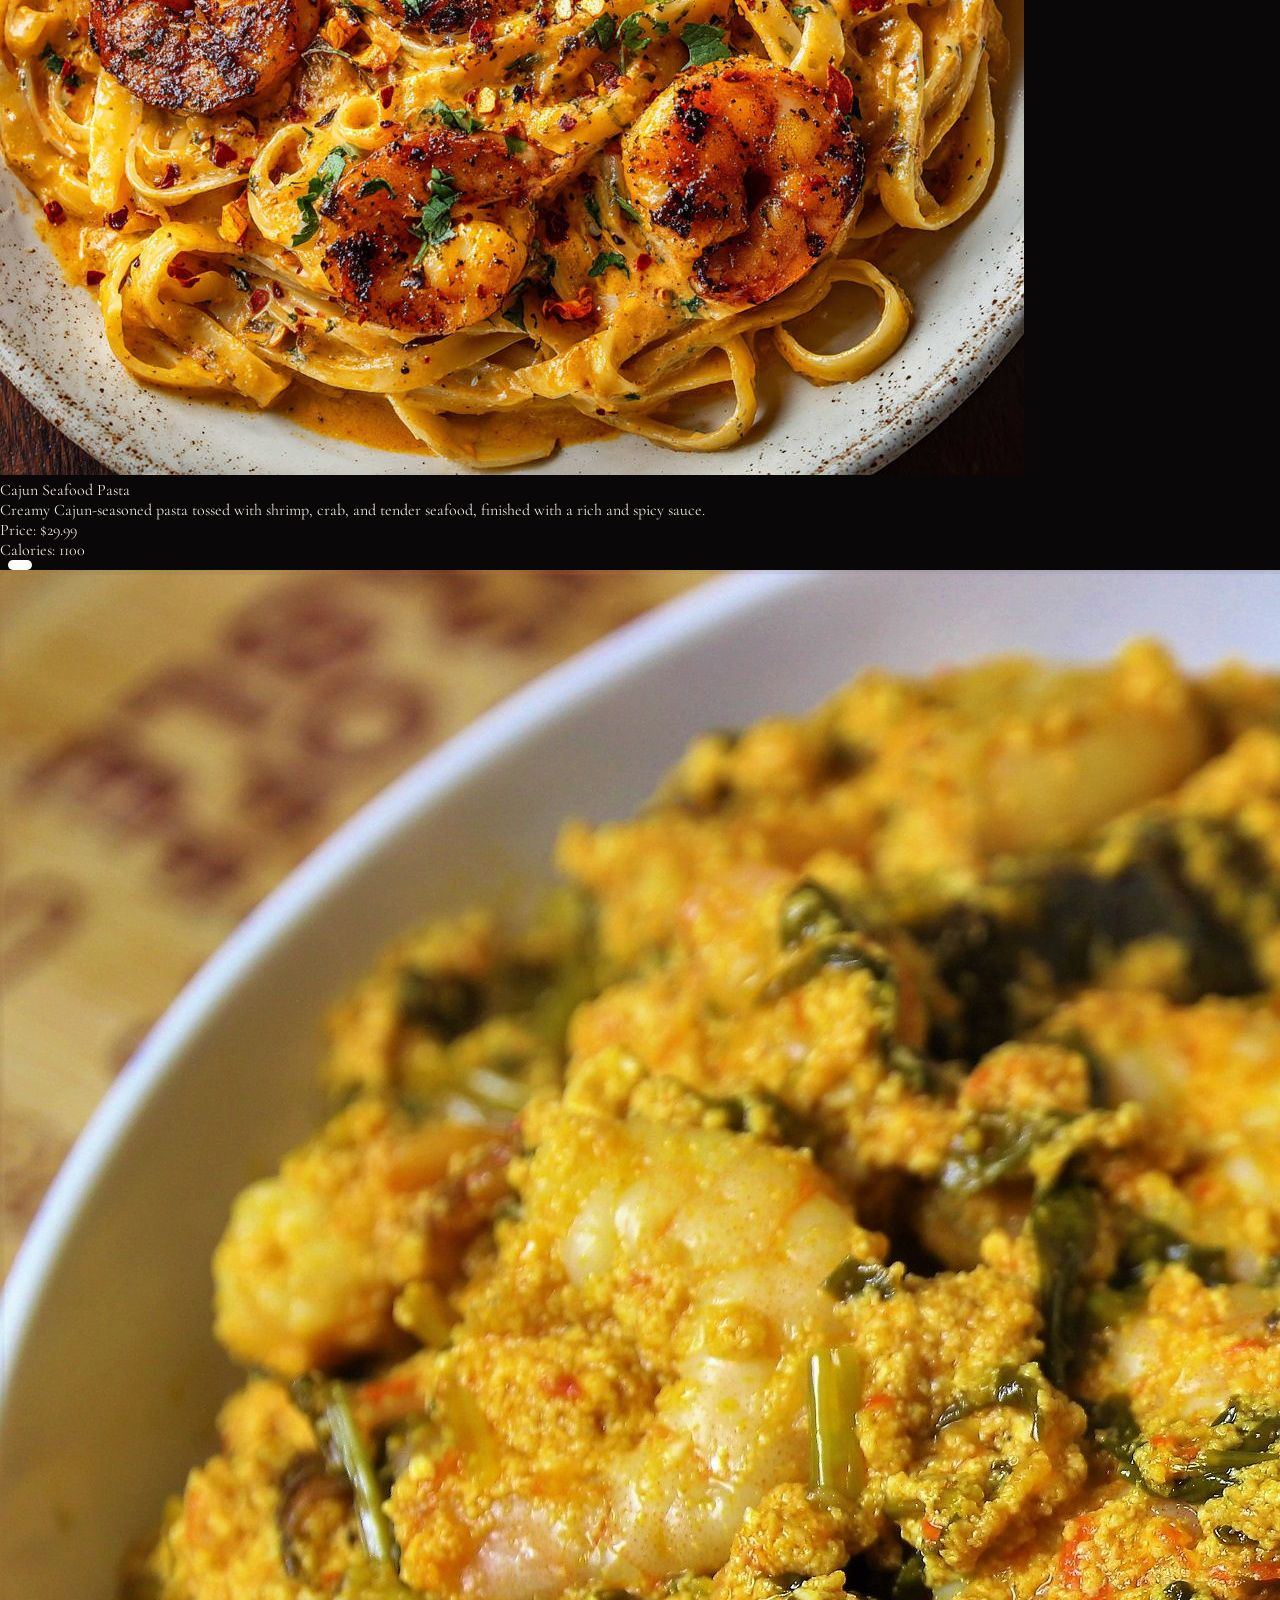
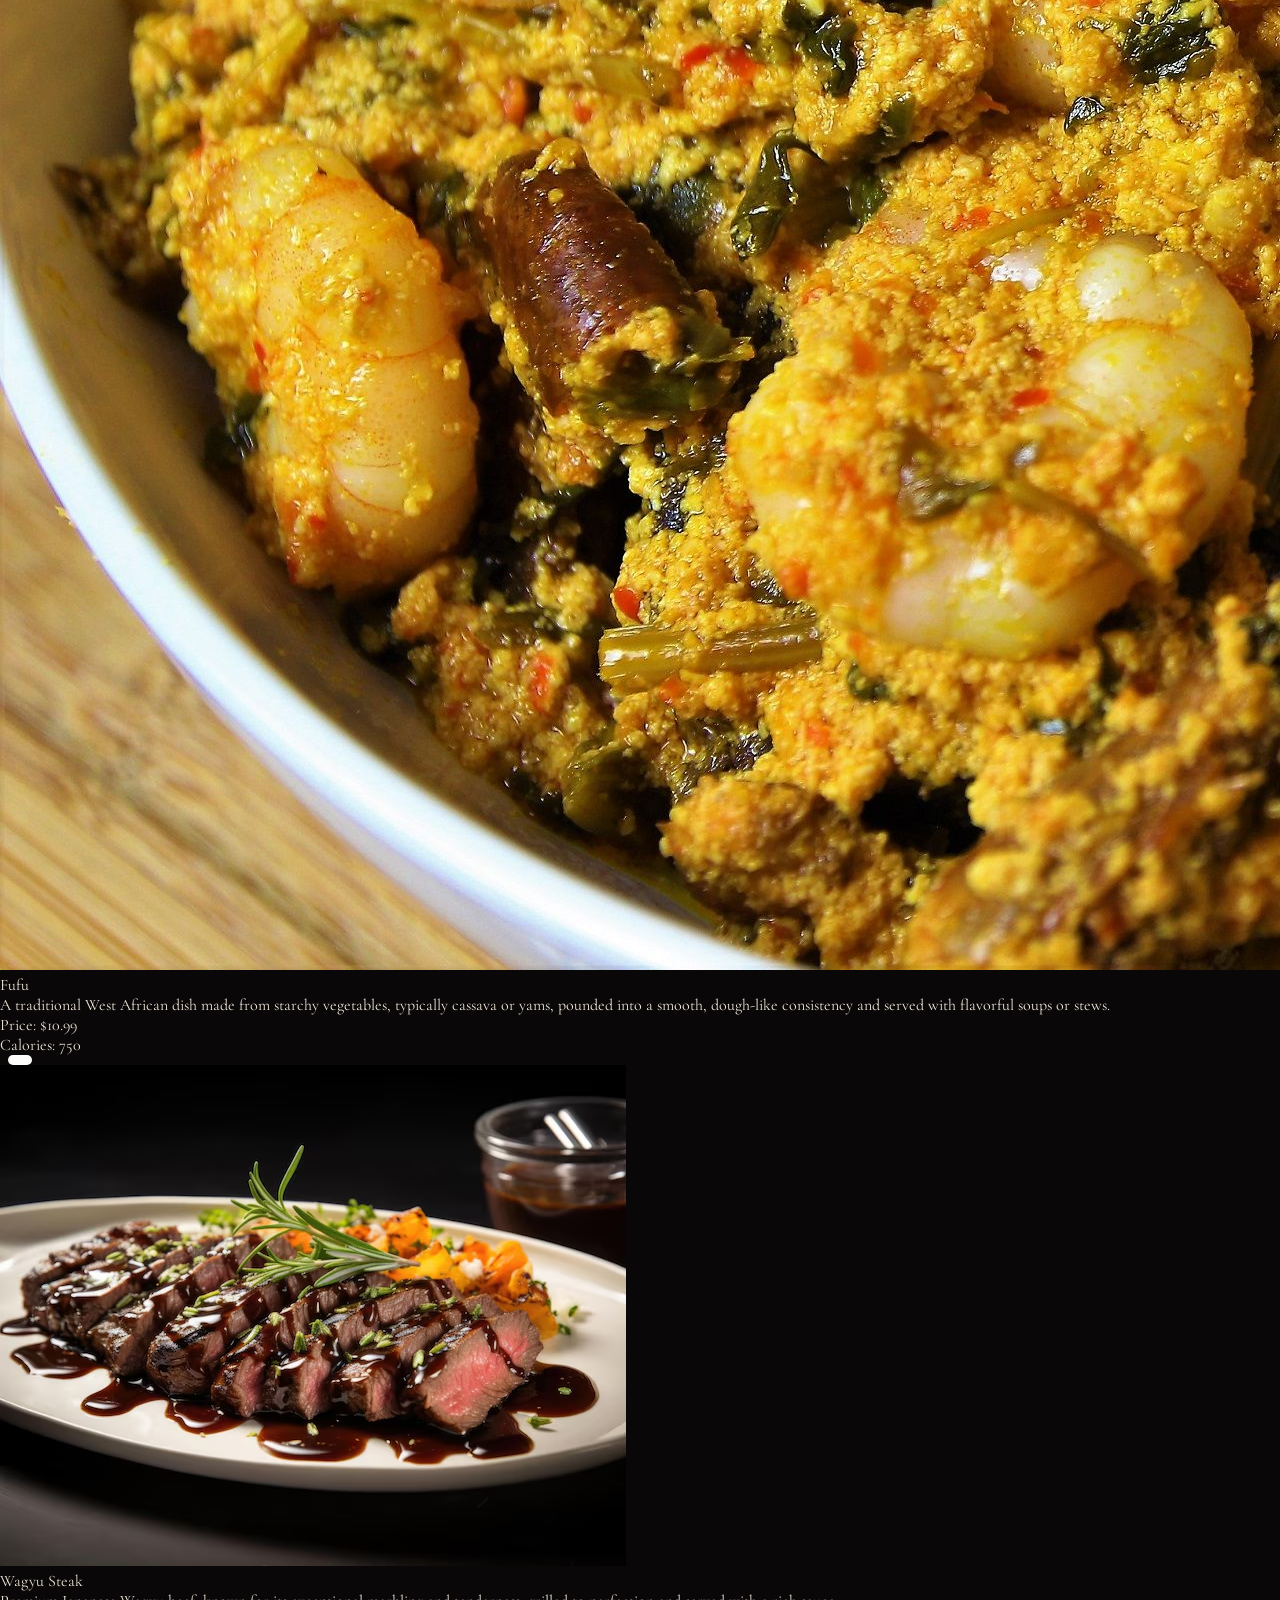
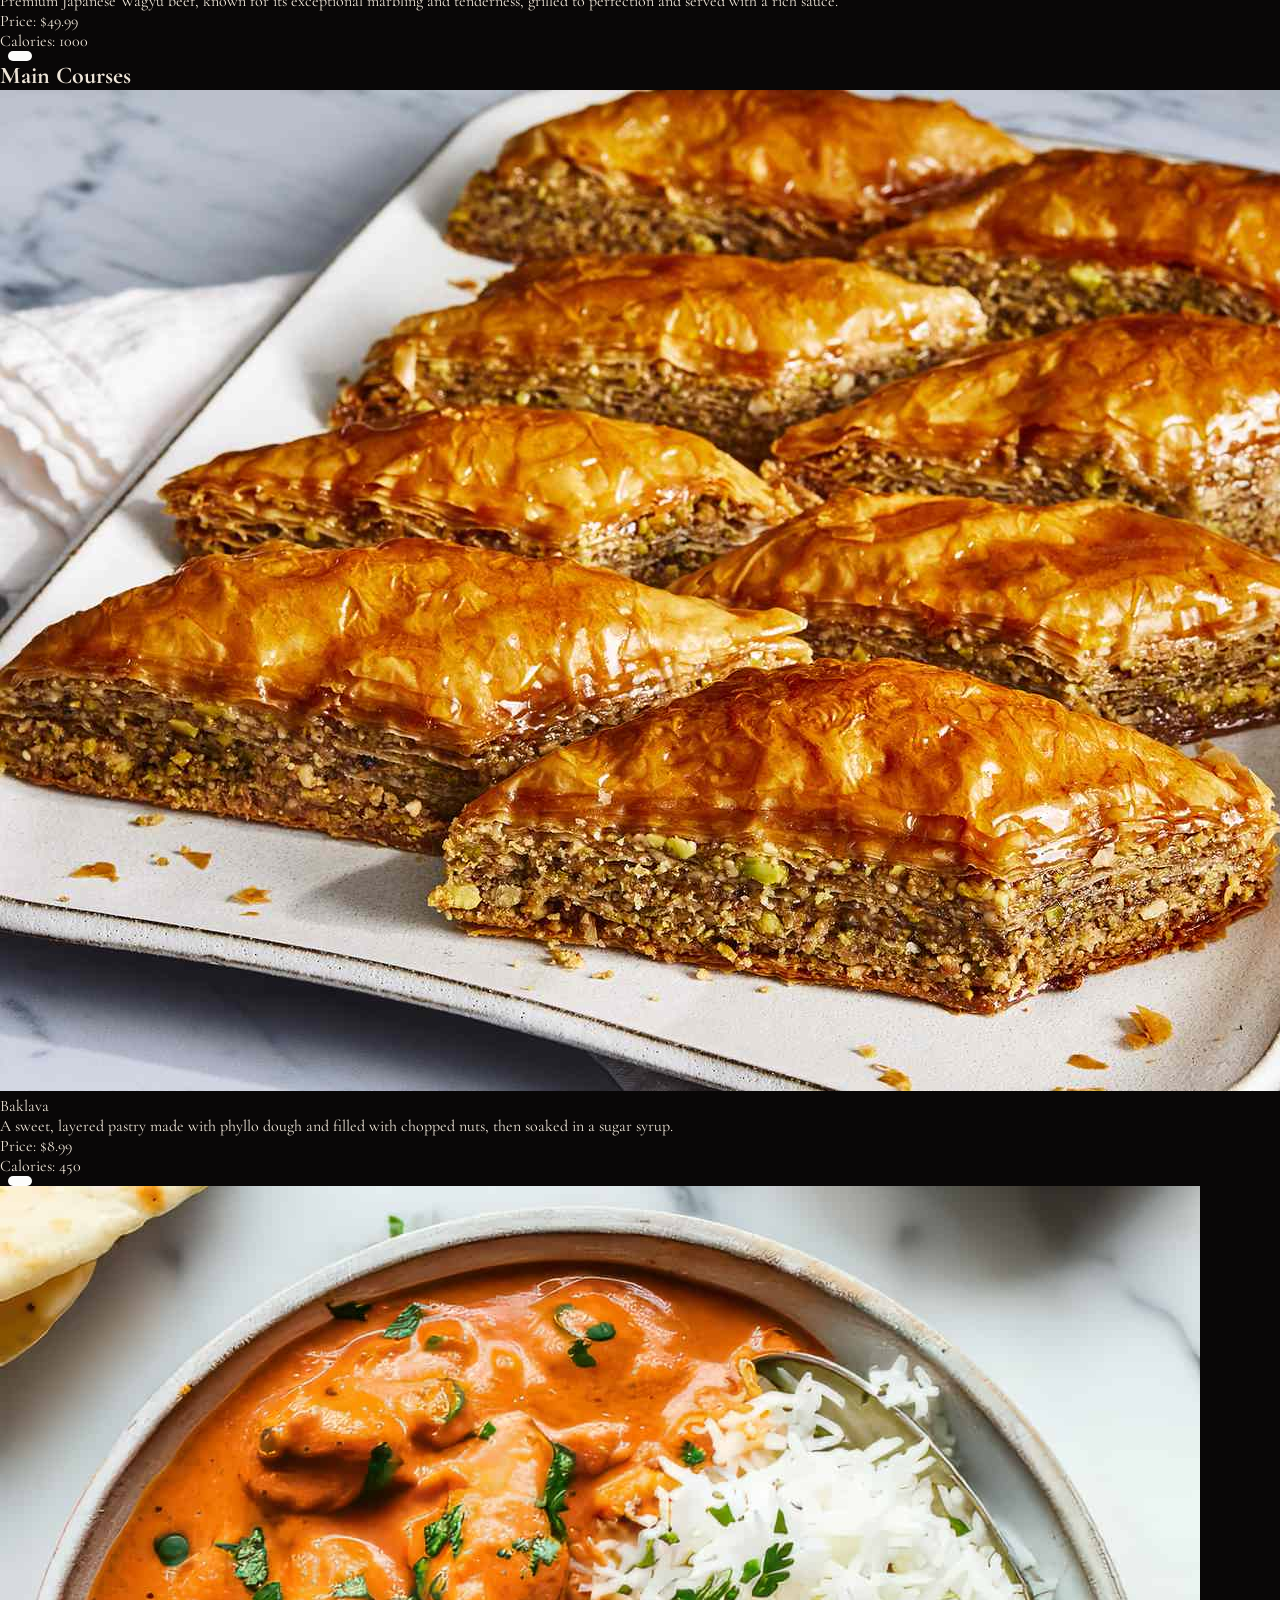
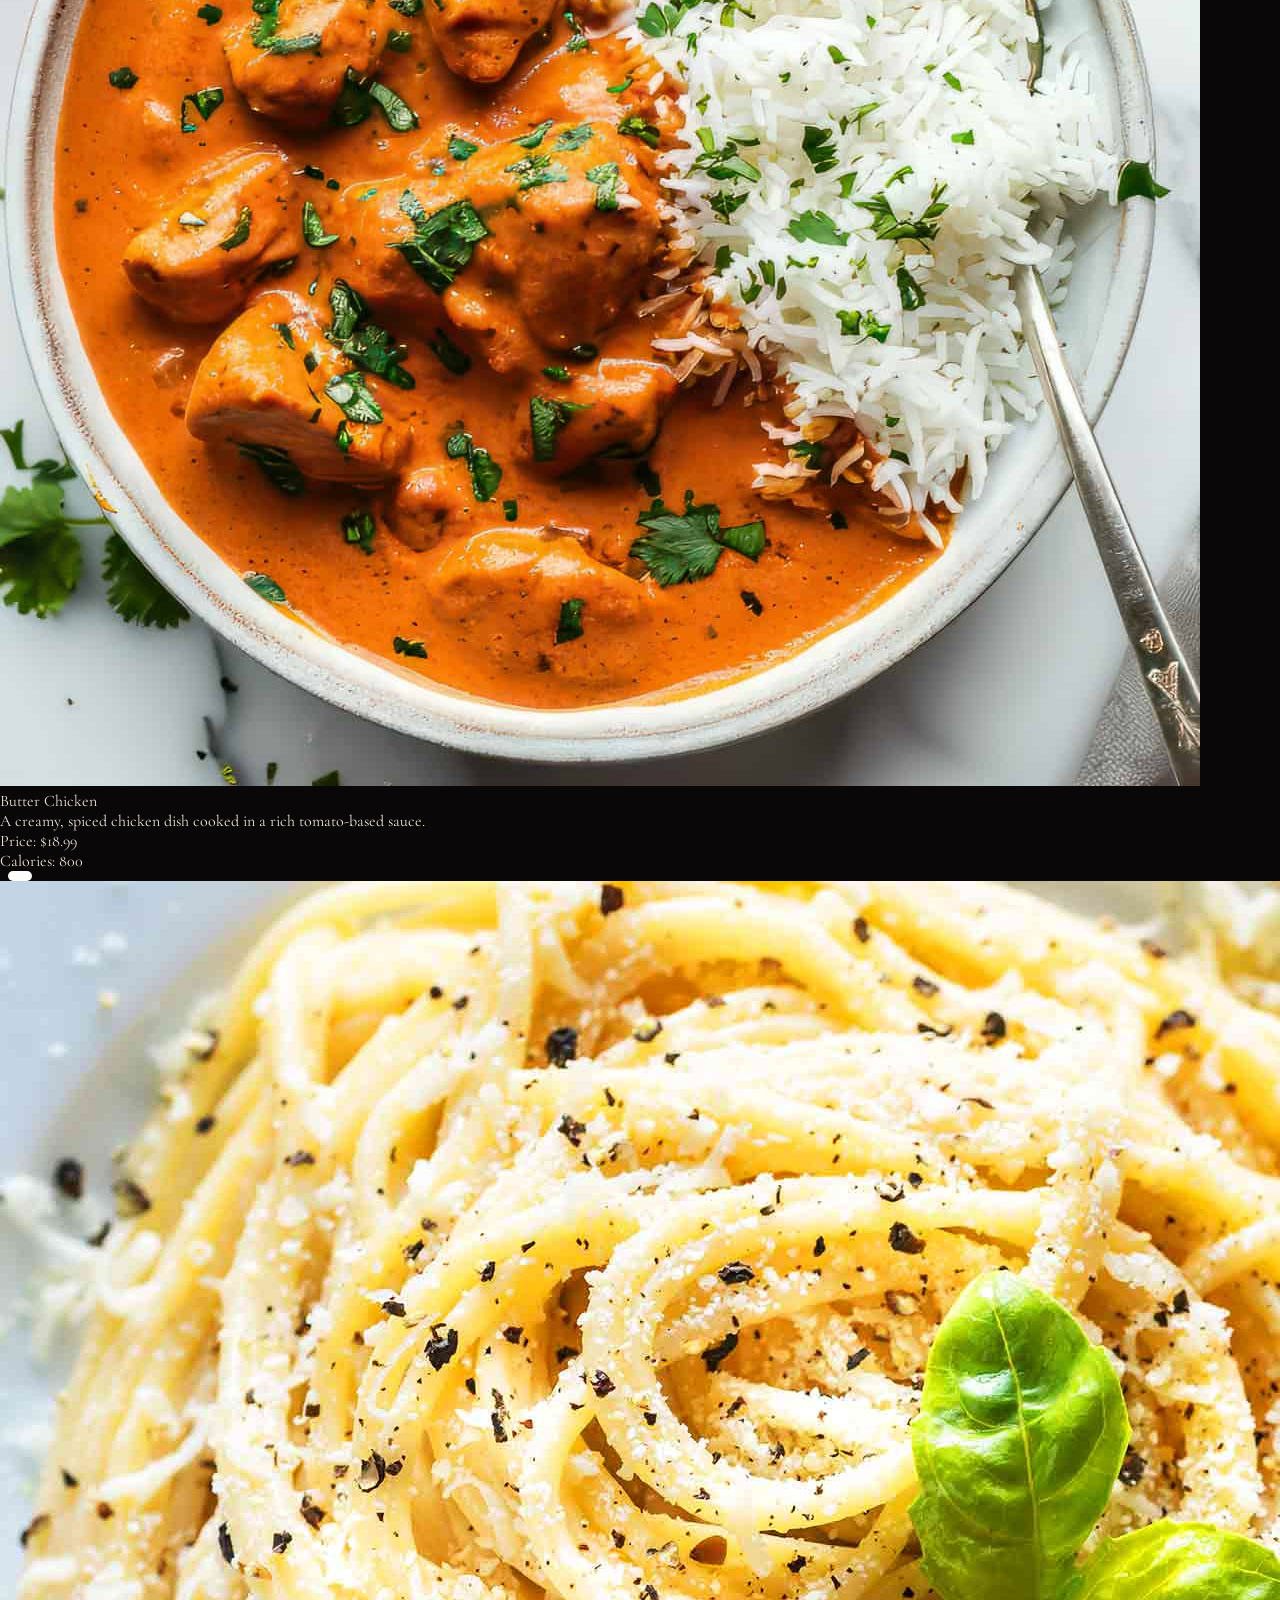
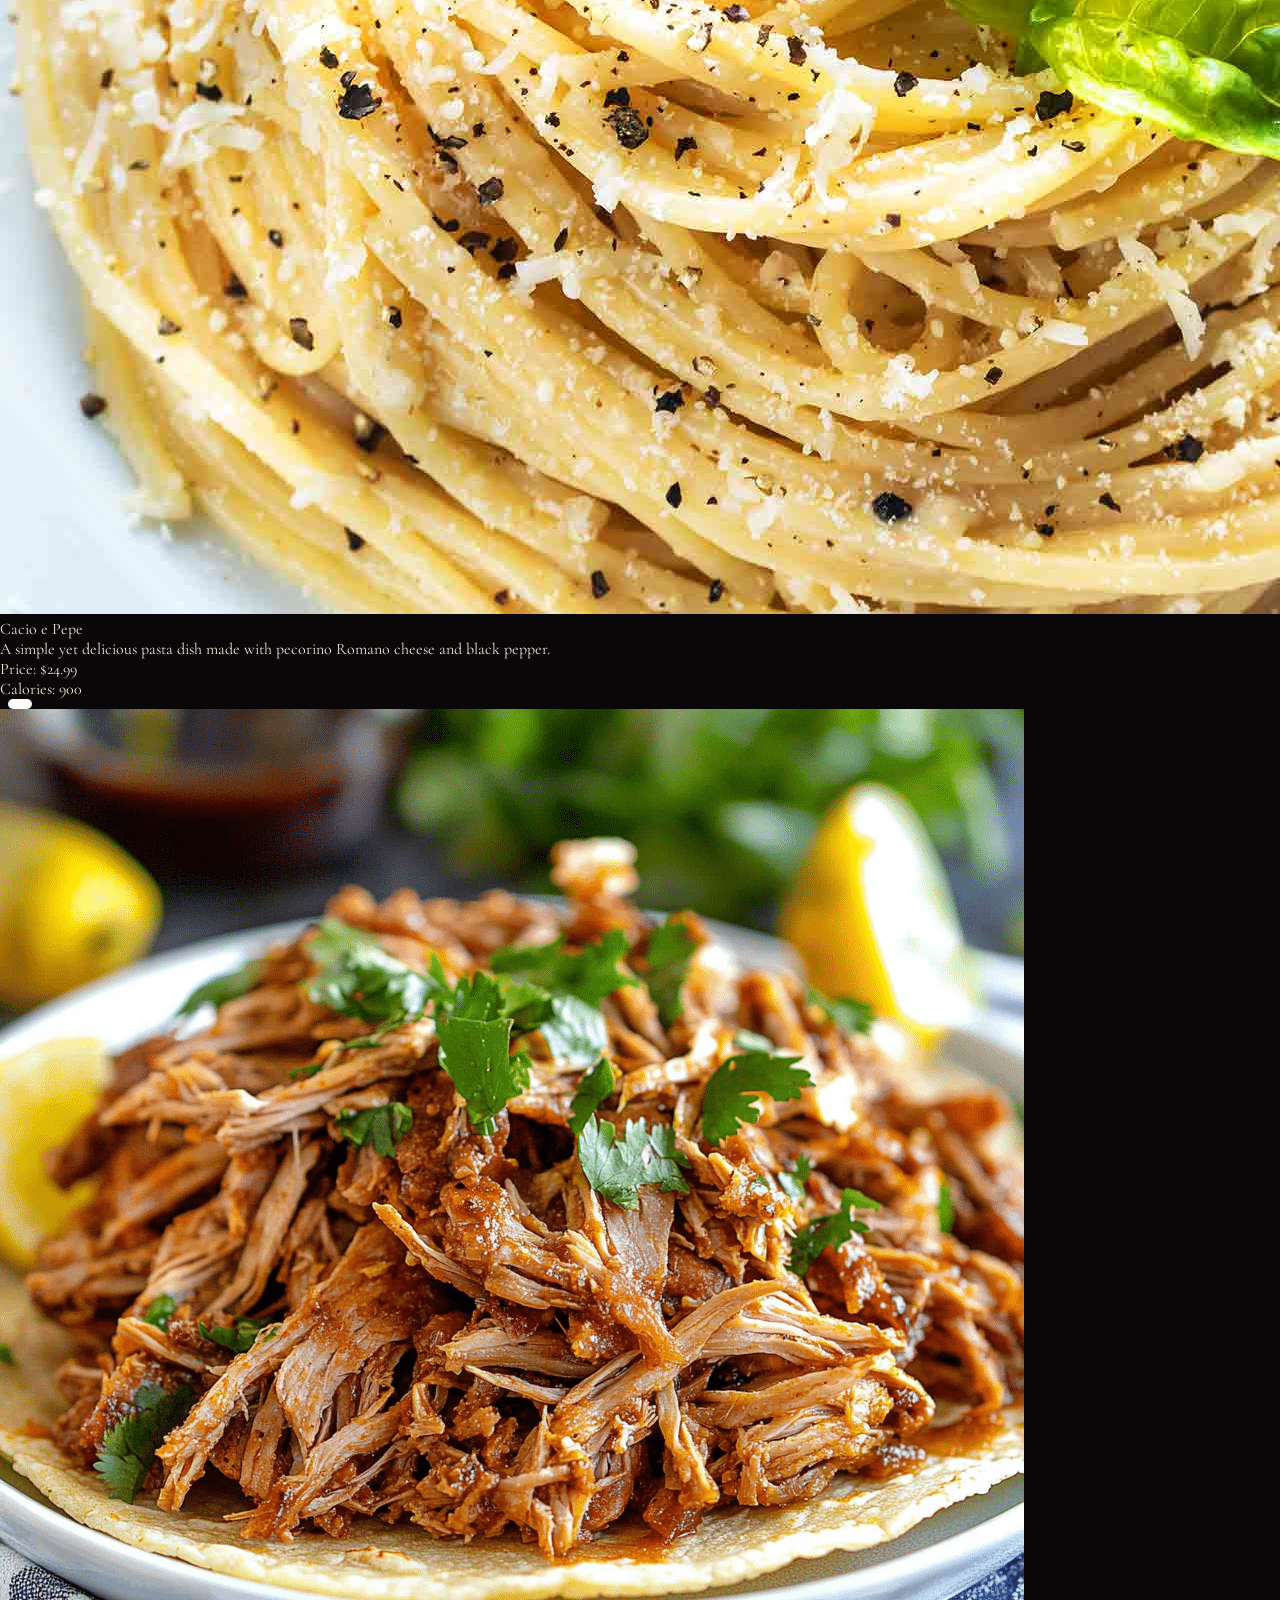
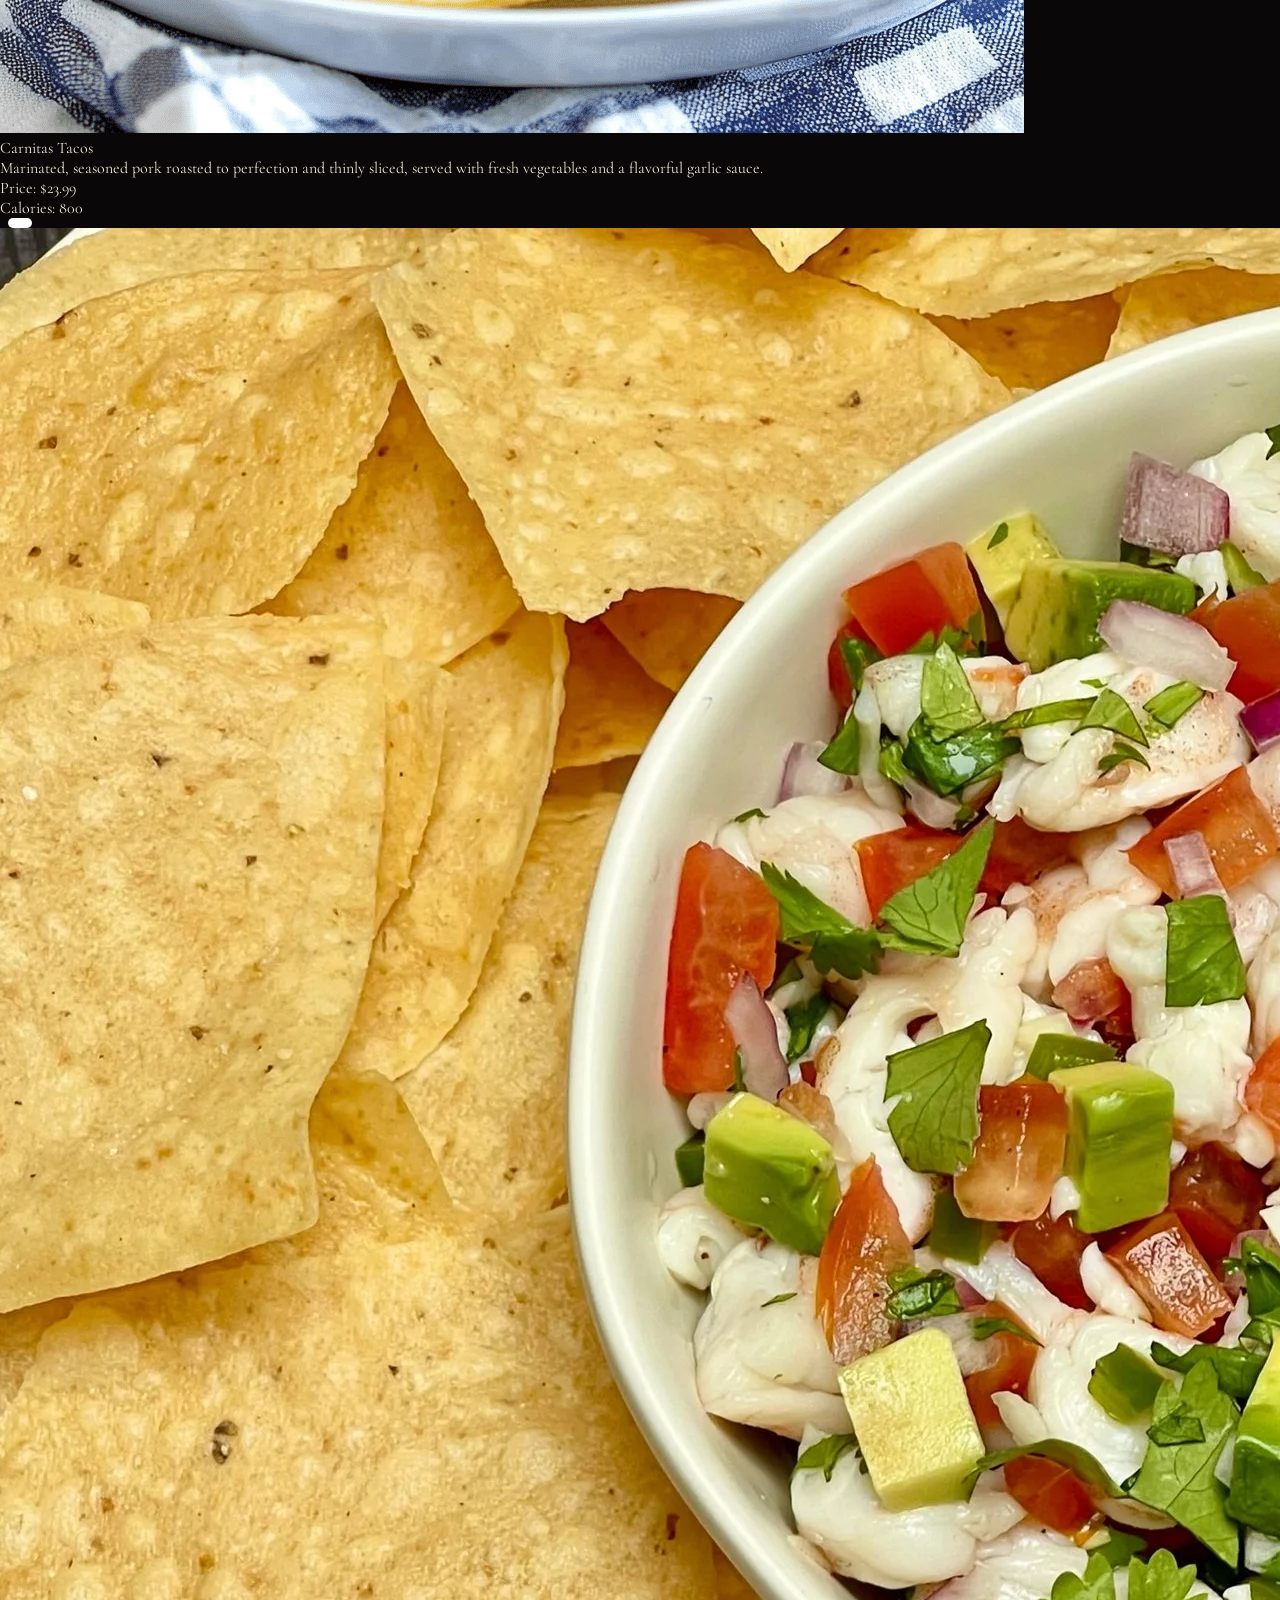
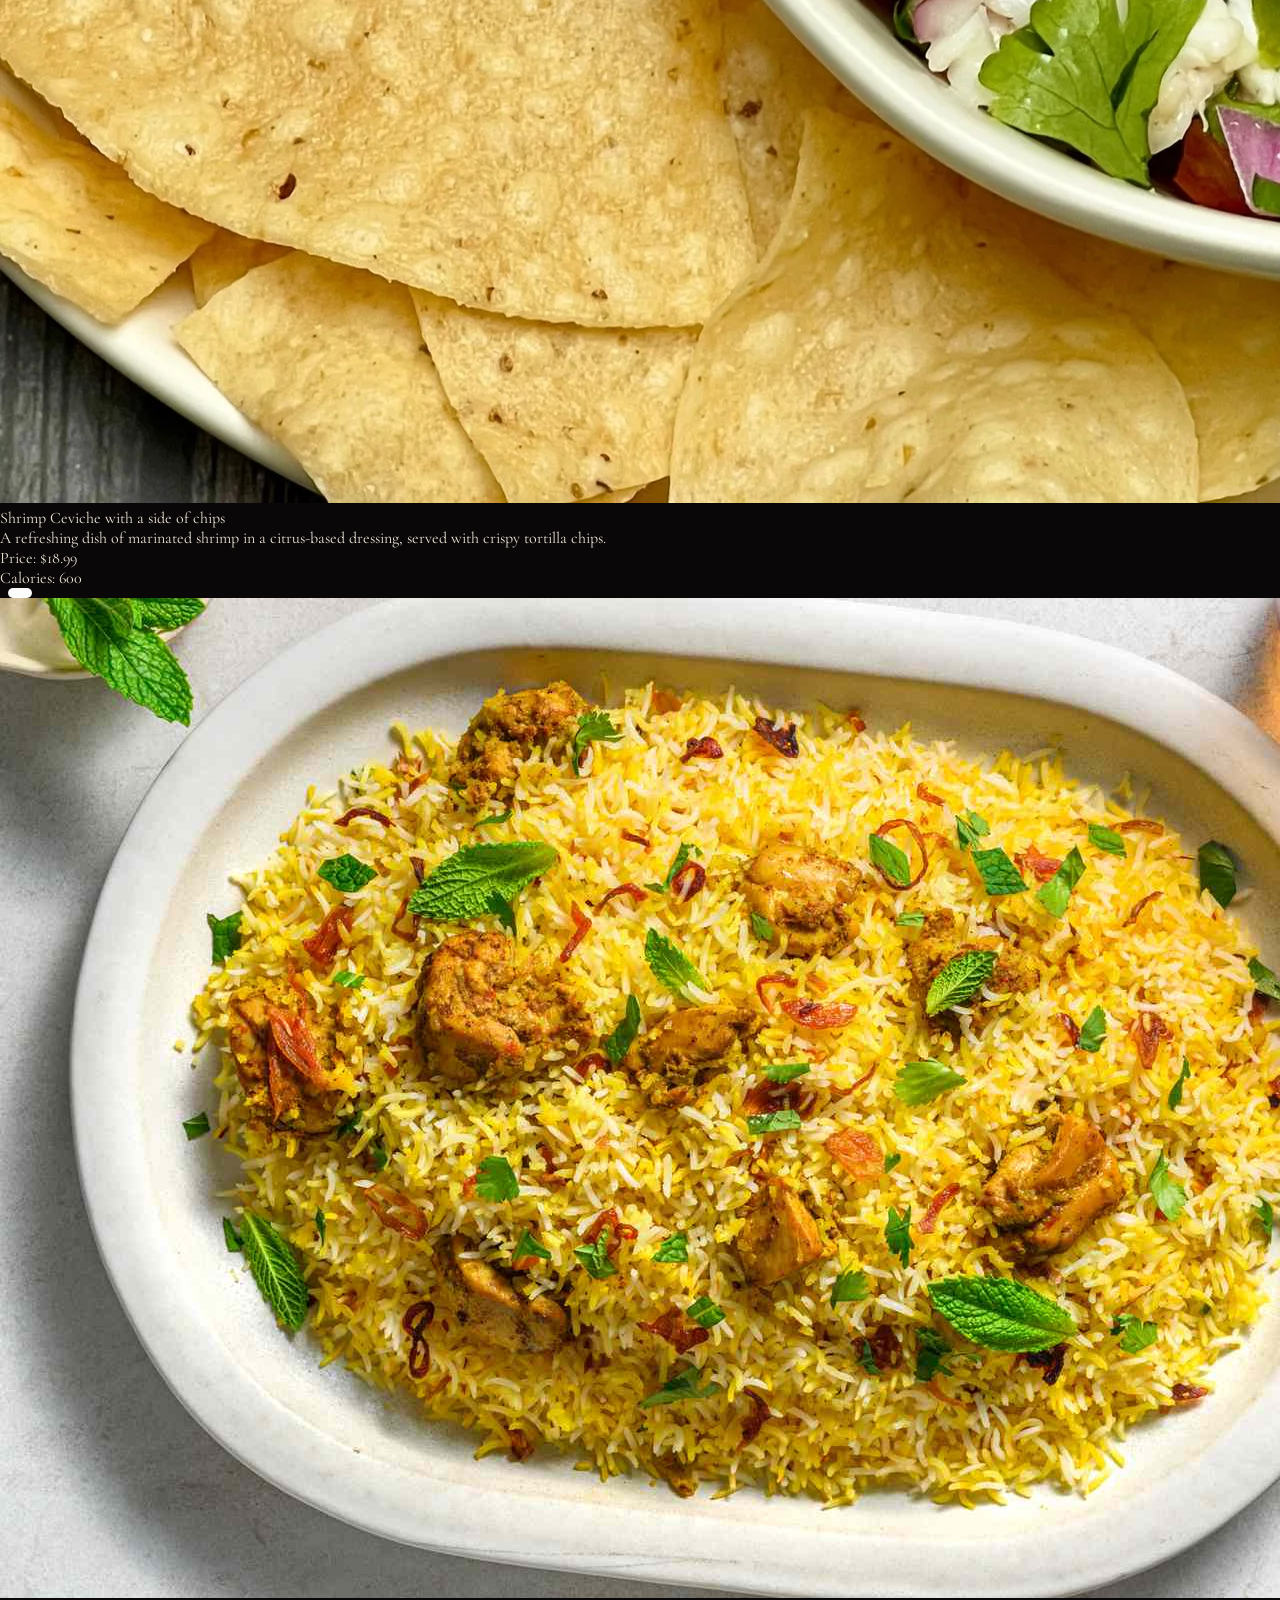
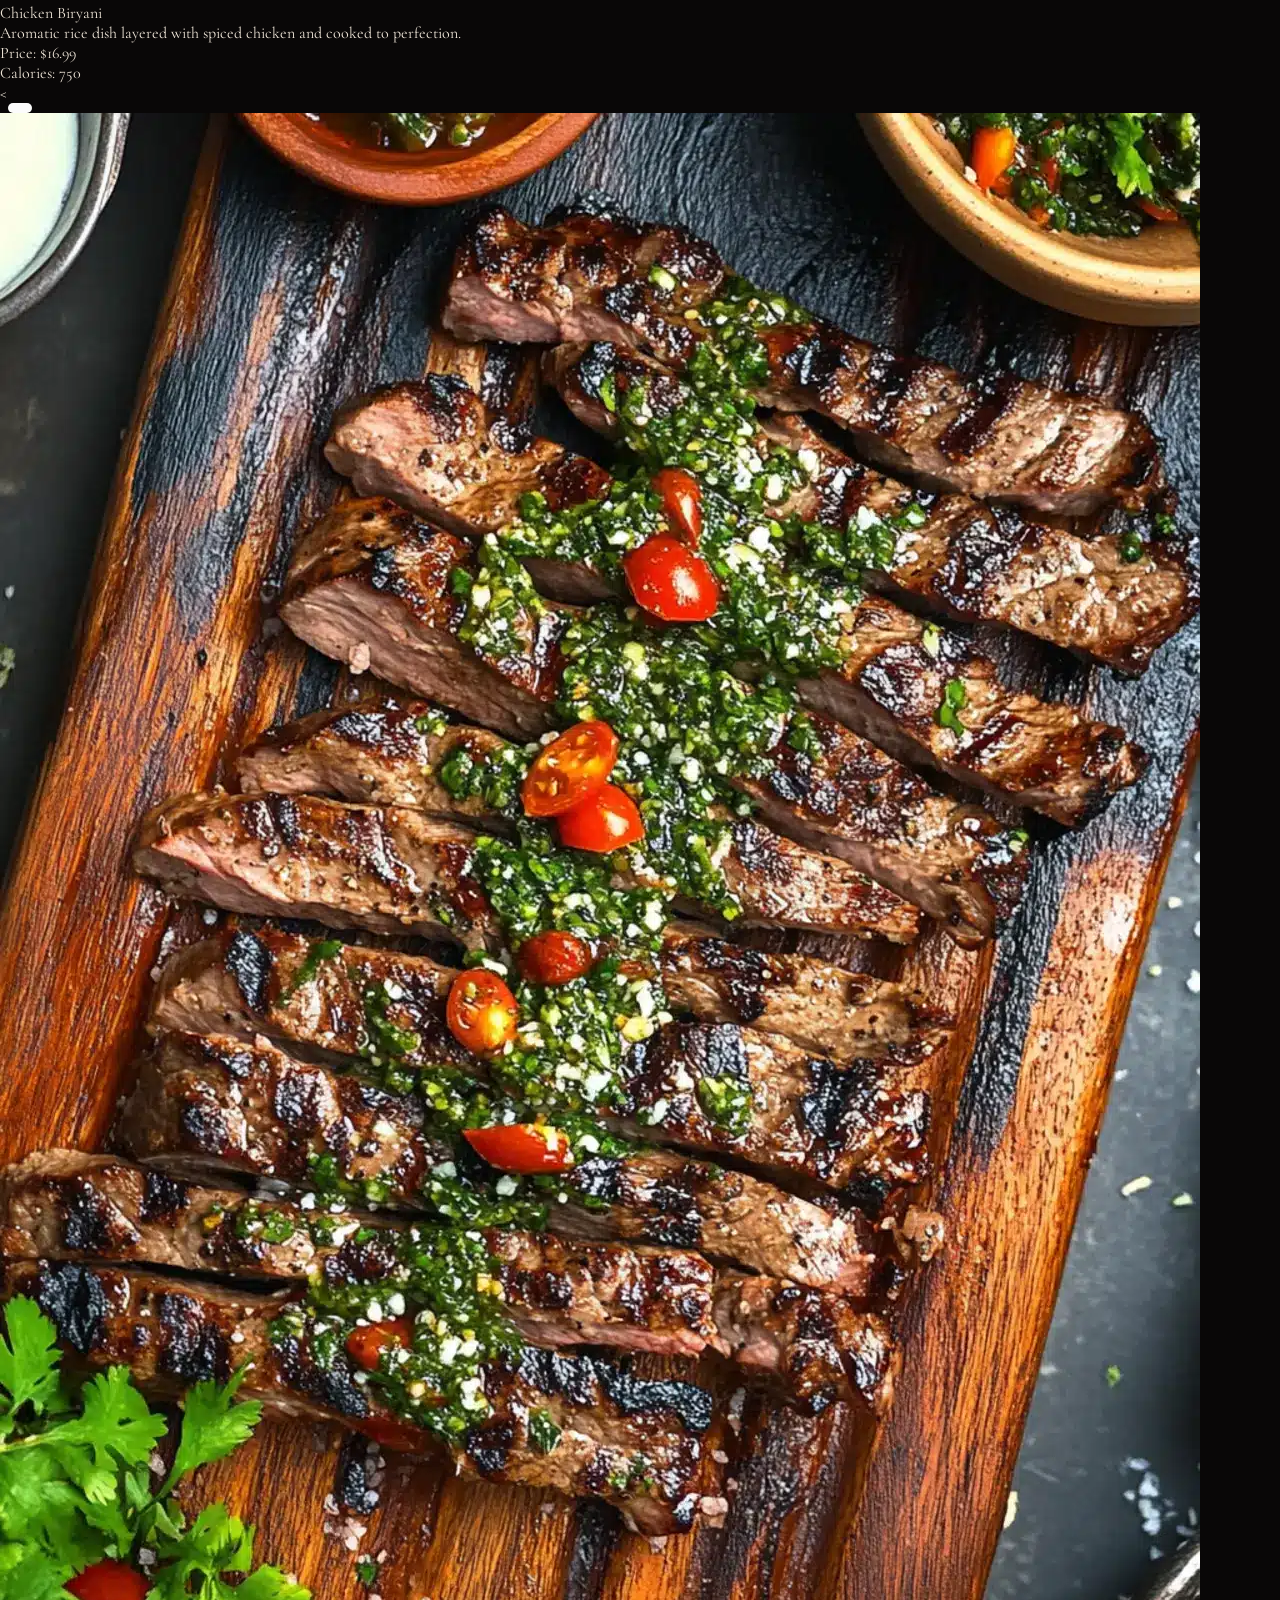
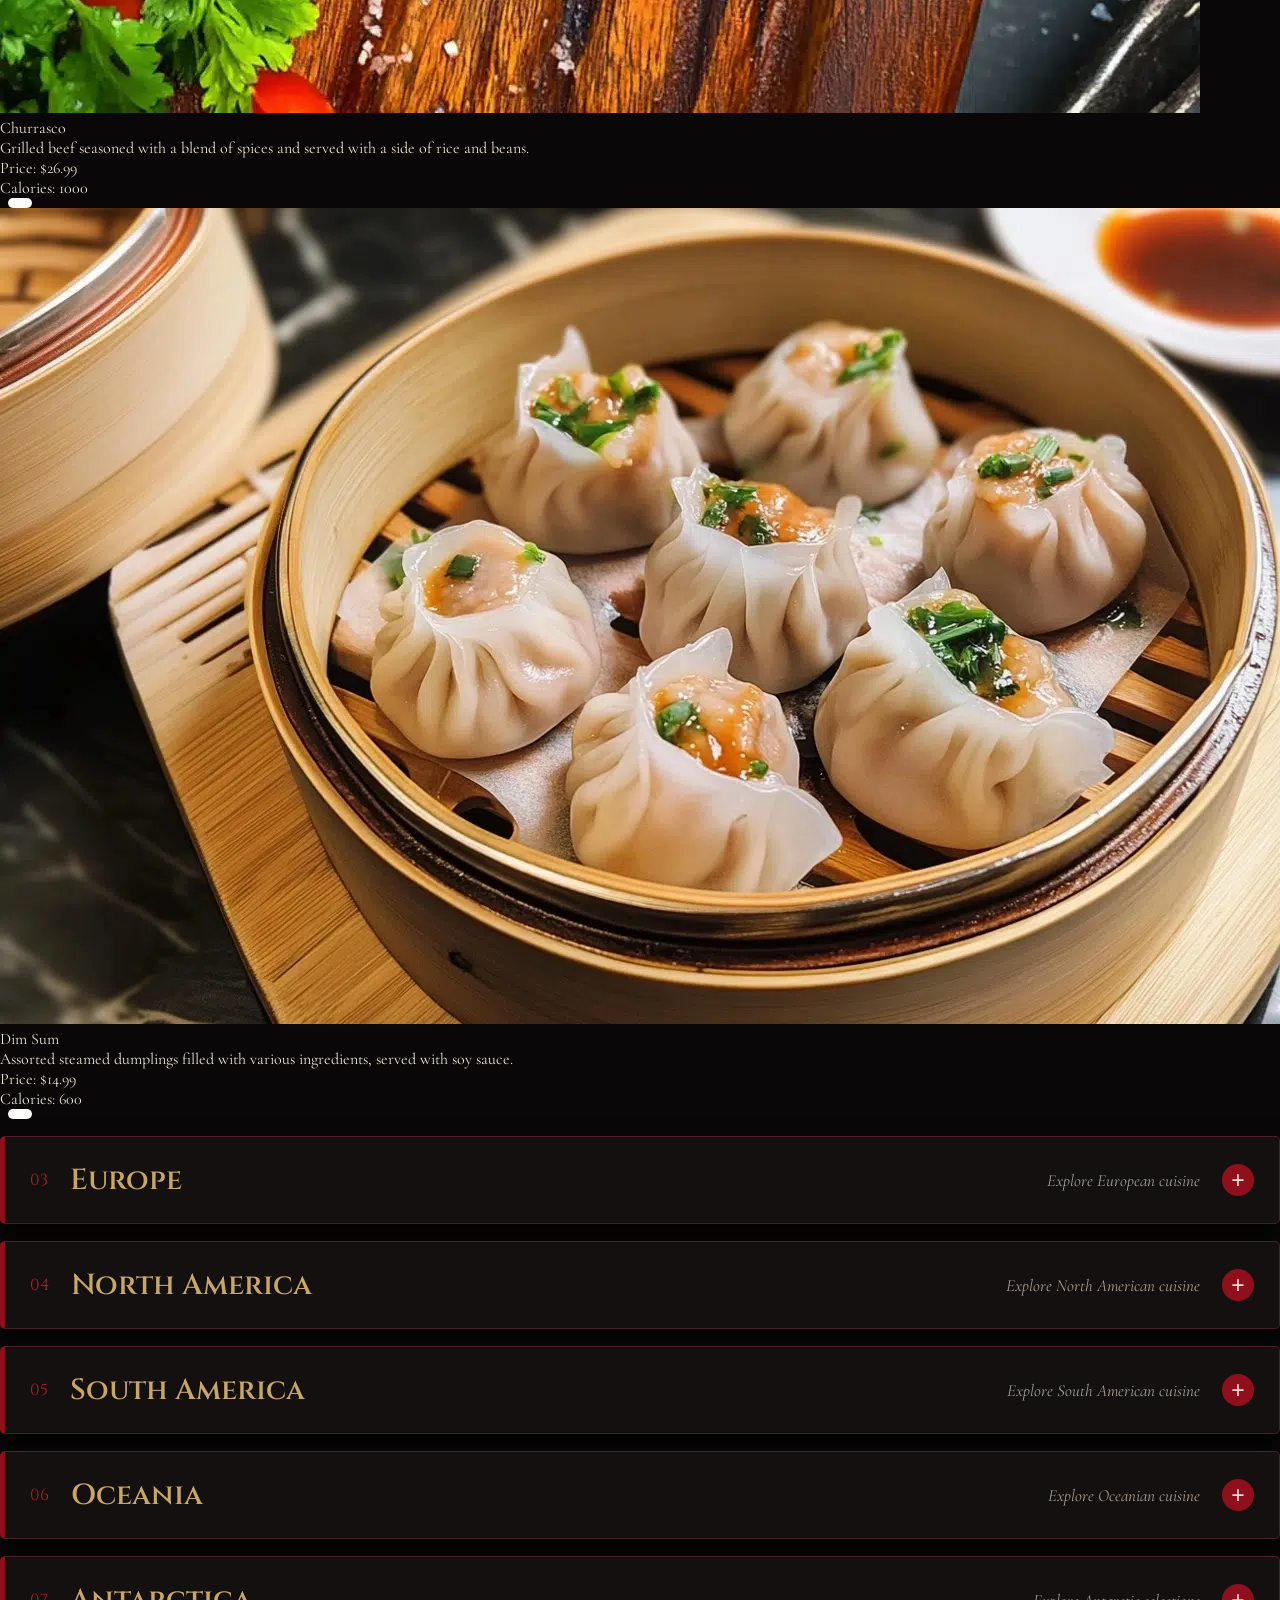
==== commit abc63c9f: "Merge branch 'main' of https://github.com/ZoltRetro/CSET-120-Final" ====
--- a/index.html
+++ b/index.html
@@ -1,12 +1,16 @@
 <!DOCTYPE html>
 <html lang="en">
 <head>
-    <meta charset="UTF-8">
-    <meta name="viewport" content="width=device-width, initial-scale=1.0">
-    <link href="https://fonts.googleapis.com/css2?family=Bebas+Neue&family=Cormorant+Garamond:wght@400;500;600;700&family=Cinzel:wght@400;500;600;700&family=Ma+Shan+Zheng&family=Noto+Serif+SC:wght@400;500;600;700&family=ZCOOL+XiaoWei&display=swap" rel="stylesheet">
-    <title>Běi Dōng Nán Xī Měishí Restaurant</title>
-    <link rel="stylesheet" href="style.css">
+  <meta charset="UTF-8">
+  <meta name="viewport" content="width=device-width, initial-scale=1.0">
+
+  <link href="https://fonts.googleapis.com/css2?family=Cormorant+Garamond:wght@400;500;600;700&family=Cinzel:wght@400;500;600;700&display=swap" rel="stylesheet">
+
+  <title>Běi Dōng Nán Xī Měishí | World Menu</title>
+  <link rel="stylesheet" href="style.css">
+  <link rel="icon" type="image/png" href="images/logo.png">
 </head>
+
 <body>
     <div class="linkContainer">
         <div class="name">Běi Dōng Nán Xī Měishí </div>
@@ -158,6 +162,88 @@
                     <div class="quantity"></div>
                 </div>
             </div>
+      </article>
+    </div>
+  </details>
+
+  <!-- EUROPE -->
+  <details class="continent">
+    <summary>
+      <span class="continent-number">03</span>
+      <span class="continent-name">Europe</span>
+      <span class="continent-hint">Explore European cuisine</span>
+      <span class="chevron">+</span>
+    </summary>
+
+    <div class="food-grid">
+
+      <article class="menu-item">
+        <img src="images/baklava.jpg" alt="Baklava">
+        <div class="item-info">
+          <h3>Baklava</h3>
+          <p>A sweet, layered pastry made with phyllo dough and filled with chopped nuts, then soaked in a sugar syrup.</p>
+          <div class="item-meta"><span>$8.99</span><span>450 calories</span></div>
+          <button class="addItem" onclick="addItem(this)">+</button>
+        </div>
+      </article>
+
+      <article class="menu-item">
+        <img src="images/cacio-e-pepe.jpg" alt="Cacio e Pepe">
+        <div class="item-info">
+          <h3>Cacio e Pepe</h3>
+          <p>A simple yet delicious pasta dish made with pecorino Romano cheese and black pepper.</p>
+          <div class="item-meta"><span>$24.99</span><span>900 calories</span></div>
+          <button class="addItem" onclick="addItem(this)">+</button>
+        </div>
+      </article>
+
+      <article class="menu-item">
+        <img src="images/goulash.png" alt="Goulash">
+        <div class="item-info">
+          <h3>Goulash</h3>
+          <p>A hearty Hungarian stew made with beef or pork, slow-cooked in a rich tomato-based sauce.</p>
+          <div class="item-meta"><span>$13.99</span><span>700 calories</span></div>
+          <button class="addItem" onclick="addItem(this)">+</button>
+        </div>
+      </article>
+
+      <article class="menu-item">
+        <img src="images/moussaka.webp" alt="Moussaka">
+        <div class="item-info">
+          <h3>Moussaka</h3>
+          <p>A traditional Greek casserole made with eggplant, ground meat, and a creamy béchamel sauce.</p>
+          <div class="item-meta"><span>$19.99</span><span>800 calories</span></div>
+          <button class="addItem" onclick="addItem(this)">+</button>
+        </div>
+      </article>
+
+      <article class="menu-item">
+        <img src="images/neapolitan_pizza.webp" alt="Neapolitan Pizza">
+        <div class="item-info">
+          <h3>Neapolitan Pizza</h3>
+          <p>A classic Italian pizza with a thin, crispy crust, topped with San Marzano tomatoes, fresh mozzarella, and basil.</p>
+          <div class="item-meta"><span>$16.99</span><span>800 calories</span></div>
+          <button class="addItem" onclick="addItem(this)">+</button>
+        </div>
+      </article>
+
+      <article class="menu-item">
+        <img src="images/Seafood-Paella-Valenciana.jpg" alt="Seafood Paella">
+        <div class="item-info">
+          <h3>Seafood Paella Valenciana</h3>
+          <p>A traditional Spanish rice dish cooked with saffron, a variety of seafood, and a mix of vegetables.</p>
+          <div class="item-meta"><span>$29.99</span><span>1200 calories</span></div>
+          <button class="addItem" onclick="addItem(this)">+</button>
+        </div>
+      </article>
+
+      <article class="menu-item">
+        <img src="images/tiramisu.webp" alt="Tiramisu">
+        <div class="item-info">
+          <h3>Tiramisu</h3>
+          <p>A classic Italian dessert made with layers of coffee-soaked ladyfingers and a creamy mascarpone filling.</p>
+          <div class="item-meta"><span>$16.99</span><span>400 calories</span></div>
+          <button class="addItem" onclick="addItem(this)">+</button>
         </div>
         <div class="menu_container">
             <div class="menu_items">
@@ -204,6 +290,49 @@
                     <div class="quantity"></div>
                 </div>
             </div>
+      </article>
+
+      <article class="menu-item">
+        <img src="images/chocolate-mousse.jpg" alt="Chocolate Mousse">
+        <div class="item-info">
+          <h3>Chocolate Mousse</h3>
+          <p>A light and airy dessert made with rich chocolate and whipped cream.</p>
+          <div class="item-meta"><span>$15.99</span><span>800 calories</span></div>
+          <button class="addItem" onclick="addItem(this)">+</button>
+        </div>
+      </article>
+
+    </div>
+  </details>
+
+  <!-- NORTH AMERICA -->
+  <details class="continent">
+    <summary>
+      <span class="continent-number">04</span>
+      <span class="continent-name">North America</span>
+      <span class="continent-hint">Explore North American cuisine</span>
+      <span class="chevron">+</span>
+    </summary>
+
+    <div class="food-grid">
+
+      <article class="menu-item">
+        <img src="images/cajun_seafood_pasta.jpg" alt="Cajun Seafood Pasta">
+        <div class="item-info">
+          <h3>Cajun Seafood Pasta</h3>
+          <p>Creamy Cajun-seasoned pasta tossed with shrimp, crab, and tender seafood, finished with a rich and spicy sauce.</p>
+          <div class="item-meta"><span>$29.99</span><span>1100 calories</span></div>
+          <button class="addItem" onclick="addItem(this)">+</button>
+        </div>
+      </article>
+
+      <article class="menu-item">
+        <img src="images/hamburger.jpg" alt="Hamburger">
+        <div class="item-info">
+          <h3>Hamburger</h3>
+          <p>A classic American burger with a juicy beef patty, fresh vegetables, and a savory sauce.</p>
+          <div class="item-meta"><span>$21.99</span><span>900 calories</span></div>
+          <button class="addItem" onclick="addItem(this)">+</button>
         </div>
         <div class="menu_container">
             <div class="menu_items">
@@ -250,6 +379,49 @@
                     <div class="quantity"></div>
                 </div>
             </div>
+      </article>
+
+      <article class="menu-item">
+        <img src="images/cheesecake.jpg" alt="Cheesecake">
+        <div class="item-info">
+          <h3>Cheesecake</h3>
+          <p>A creamy and decadent dessert made with a rich, smooth filling and a buttery crust.</p>
+          <div class="item-meta"><span>$14.99</span><span>500 calories</span></div>
+          <button class="addItem" onclick="addItem(this)">+</button>
+        </div>
+      </article>
+
+    </div>
+  </details>
+
+  <!-- SOUTH AMERICA -->
+  <details class="continent">
+    <summary>
+      <span class="continent-number">05</span>
+      <span class="continent-name">South America</span>
+      <span class="continent-hint">Explore South American cuisine</span>
+      <span class="chevron">+</span>
+    </summary>
+
+    <div class="food-grid">
+
+      <article class="menu-item">
+        <img src="images/carnitas.png" alt="Carnitas Tacos">
+        <div class="item-info">
+          <h3>Carnitas Tacos</h3>
+          <p>Marinated, seasoned pork roasted to perfection and thinly sliced, served with fresh vegetables and a flavorful garlic sauce.</p>
+          <div class="item-meta"><span>$23.99</span><span>800 calories</span></div>
+          <button class="addItem" onclick="addItem(this)">+</button>
+        </div>
+      </article>
+
+      <article class="menu-item">
+        <img src="images/shrimp-ceviche-chips.webp" alt="Shrimp Ceviche">
+        <div class="item-info">
+          <h3>Shrimp Ceviche with a Side of Chips</h3>
+          <p>A refreshing dish of marinated shrimp in a citrus-based dressing, served with crispy tortilla chips.</p>
+          <div class="item-meta"><span>$18.99</span><span>600 calories</span></div>
+          <button class="addItem" onclick="addItem(this)">+</button>
         </div>
         <div class="menu_container">
             <div class="menu_items">
@@ -343,22 +515,78 @@
                     <div class="quantity"></div>
                 </div>
             </div>
-        </div>
-            <div class="footer">
-        <div class='footerLinks'>
-            <div class="flOne"></div>
-            <div class="flTwo"></div>
-            <div class="flThree"></div>
-
-        </div>
-        <div class="socials">
-            <div class="insta">Instagram</div>
-            <div class="facebook">Facebook</div>
-            <div class="youtube">Youtube</div>
-            <div class="google">Google</div>
-        </div>
+      </article>
+
+      <article class="menu-item">
+        <img src="images/churrasco.webp" alt="Churrasco">
+        <div class="item-info">
+          <h3>Churrasco</h3>
+          <p>Grilled beef seasoned with a blend of spices and served with a side of rice and beans.</p>
+          <div class="item-meta"><span>$26.99</span><span>1000 calories</span></div>
+          <button class="addItem" onclick="addItem(this)">+</button>
+        </div>
+      </article>
+
+      <article class="menu-item">
+        <img src="images/feijoda.avif" alt="Feijoada">
+        <div class="item-info">
+          <h3>Feijoada</h3>
+          <p>A traditional Brazilian stew made with black beans and pork, slow-cooked to perfection.</p>
+          <div class="item-meta"><span>$12.99</span><span>800 calories</span></div>
+          <button class="addItem" onclick="addItem(this)">+</button>
+        </div>
+      </article>
+
+      <article class="menu-item">
+        <img src="images/tres_leches.jpg" alt="Tres Leches">
+        <div class="item-info">
+          <h3>Tres Leches</h3>
+          <p>A creamy and decadent dessert made with a rich, smooth filling and a buttery crust.</p>
+          <div class="item-meta"><span>$13.99</span><span>650 calories</span></div>
+          <button class="addItem" onclick="addItem(this)">+</button>
+        </div>
+      </article>
+
     </div>
-<script src="script.js" defer></script>
+  </details>
+
+  <!-- OCEANIA -->
+  <details class="continent">
+    <summary>
+      <span class="continent-number">06</span>
+      <span class="continent-name">Oceania</span>
+      <span class="continent-hint">Explore Oceanian cuisine</span>
+      <span class="chevron">+</span>
+    </summary>
+    <p class="empty-region">New flavors from Oceania are coming soon.</p>
+  </details>
+
+  <!-- ANTARCTICA -->
+  <details class="continent">
+    <summary>
+      <span class="continent-number">07</span>
+      <span class="continent-name">Antarctica</span>
+      <span class="continent-hint">Explore Antarctic selections</span>
+      <span class="chevron">+</span>
+    </summary>
+    <p class="empty-region">There are no dishes listed for this region yet.</p>
+  </details>
+
+</section>
+</main>
+
+<footer class="footer">
+  <div class="footer-brand">Běi Dōng Nán Xī Měishí</div>
+  <div class="socials">
+    <span>Instagram</span>
+    <span>Facebook</span>
+    <span>YouTube</span>
+    <span>Google</span>
+  </div>
+  <p>© Běi Dōng Nán Xī Měishí</p>
+</footer>
+
+<script src="script.js"></script>
 
 </body>
 </html>
--- a/style.css
+++ b/style.css
@@ -1,139 +1,320 @@
-*{
+* {
     margin: 0;
     padding: 0;
     box-sizing: border-box;
 }
 
-.menu{
-    /* background-color: lightslategray; */
-}
-.name{
-    font-size: 60px;
-    font-weight: bold;
-    font-family: 'Cinzel', sans-serif;
-    color:rgb(65, 85, 214);
+:root {
+    --black: #090707;
+    --panel: #151010;
+    --panel-light: #211515;
+    --red: #8f101c;
+    --red-bright: #b51f2c;
+    --gold: #c7a66a;
+    --cream: #eee5d8;
+    --muted: #aa9c91;
+}
+
+body {
+    background: var(--black);
+    color: var(--cream);
+    font-family: 'Cormorant Garamond', serif;
+}
+
+.topbar {
+    min-height: 92px;
+    padding: 14px 6%;
+    display: flex;
+    align-items: center;
+    justify-content: space-between;
+    gap: 24px;
+    background: #050404;
+    border-bottom: 2px solid var(--red);
+    box-shadow: 0 5px 24px #000;
+}
+
+.brand {
+    display: flex;
+    align-items: center;
+    gap: 16px;
+    color: var(--gold);
     text-decoration: none;
-}
-.linkContainer{
-    display: flex;
-    flex-direction: row;
-    gap:100px;
-    background-color: #bfc0c4;
+    font-family: 'Cinzel', serif;
+    font-size: clamp(17px, 2vw, 27px);
+    font-weight: 700;
+    letter-spacing: 1px;
+}
+
+.brand img {
+    width: 62px;
+    height: 62px;
+    object-fit: contain;
+}
+
+.top-links {
+    display: flex;
+    align-items: center;
+    gap: clamp(14px, 2.5vw, 38px);
+}
+
+.top-links a {
+    color: var(--cream);
+    text-decoration: none;
+    font-family: 'Cinzel', serif;
+    font-size: 15px;
+    transition: color .25s ease;
+}
+
+.top-links a:hover,
+.top-links a.active {
+    color: var(--red-bright);
+}
+
+.top-links .cart-link {
+    font-size: 25px;
+}
+
+.hero {
+    text-align: center;
+    padding: 78px 20px 55px;
+    background: radial-gradient(ellipse at center top, #351014 0%, #16090b 42%, var(--black) 78%);
+}
+
+.eyebrow {
+    color: var(--gold);
+    font-family: 'Cinzel', serif;
+    font-size: 13px;
+    letter-spacing: 5px;
+}
+
+.hero h1 {
+    margin: 14px 0 8px;
+    color: var(--cream);
+    font-family: 'Cinzel', serif;
+    font-size: clamp(38px, 6vw, 70px);
+    font-weight: 500;
+}
+
+
+.hero-copy {
+    color: var(--muted);
+    font-size: 22px;
+    font-style: italic;
+}
+
+.hero-rule {
+    width: 90px;
+    height: 3px;
+    margin: 27px auto 0;
+    background: var(--red-bright);
+}
+
+.continent-menu {
+    width: min(1120px, 90%);
+    margin: 0 auto 90px;
+}
+
+.continent {
+    margin: 17px 0;
+    overflow: hidden;
+    background: var(--panel);
+    border: 1px solid #492027;
+    border-left: 5px solid var(--red);
+    border-radius: 5px;
+    box-shadow: 0 8px 22px #0008;
+}
+
+.continent summary {
+    min-height: 86px;
+    padding: 18px 25px;
+    display: flex;
+    align-items: center;
+    gap: 22px;
+    cursor: pointer;
+    list-style: none;
+    transition: background .25s ease;
+}
+
+.continent summary::-webkit-details-marker {
+    display: none;
+}
+
+.continent summary:hover,
+.continent[open] summary {
+    background: var(--panel-light);
+}
+
+.continent-number {
+    color: var(--red-bright);
+    font-family: 'Cinzel', serif;
+    font-size: 16px;
+}
+
+.continent-name {
+    color: var(--gold);
+    font-family: 'Cinzel', serif;
+    font-size: clamp(20px, 3vw, 29px);
+    font-weight: 600;
+}
+
+.continent-hint {
+    margin-left: auto;
+    color: var(--muted);
+    font-size: 17px;
+    font-style: italic;
+}
+
+.chevron {
+    width: 32px;
+    height: 32px;
+    display: grid;
+    place-items: center;
+    color: var(--cream);
+    background: var(--red);
+    border-radius: 50%;
+    font-family: Arial, sans-serif;
+    font-size: 23px;
+    transition: transform .25s ease, background .25s ease;
+}
+
+.continent[open] .chevron {
+    transform: rotate(45deg);
+    background: var(--red-bright);
+}
+
+.food-grid {
+    padding: 24px;
+    display: grid;
+    grid-template-columns: repeat(auto-fit, minmax(235px, 1fr));
+    gap: 22px;
+    border-top: 1px solid #492027;
+    animation: reveal .3s ease;
+}
+
+@keyframes reveal {
+    from { opacity: 0; transform: translateY(-7px); }
+    to { opacity: 1; transform: translateY(0); }
+}
+
+.menu-item {
+    overflow: hidden;
+    background: #0d0a0a;
+    border: 1px solid #382024;
+    border-radius: 5px;
+    transition: transform .25s ease, border-color .25s ease, box-shadow .25s ease;
+}
+
+.menu-item:hover {
+    transform: translateY(-5px);
+    border-color: var(--red-bright);
+    box-shadow: 0 9px 24px #0009;
+}
+
+.menu-item img {
+    display: block;
+    width: 100%;
+    height: 190px;
+    object-fit: cover;
+}
+
+.item-info {
+    position: relative;
+    min-height: 235px;
+    padding: 17px 17px 72px;
+}
+
+.item-info h3 {
+    margin-bottom: 9px;
+    color: var(--gold);
+    font-family: 'Cinzel', serif;
+    font-size: 19px;
+}
+
+.item-info p {
+    color: #c6b9ae;
+    font-size: 17px;
+    line-height: 1.35;
+}
+
+.item-meta {
+    position: absolute;
+    right: 17px;
+    bottom: 20px;
+    left: 17px;
+    display: flex;
+    justify-content: space-between;
+    gap: 8px;
+    color: var(--muted);
+    font-size: 15px;
+}
+
+.item-meta span:first-child {
+    color: var(--red-bright);
+    font-size: 19px;
+    font-weight: 700;
+}
+
+.addItem {
+    position: absolute;
+    right: 14px;
+    bottom: 58px;
+    width: 38px;
+    height: 38px;
+    border: 1px solid var(--gold);
+    border-radius: 50%;
+    background: var(--red);
+    color: white;
+    font-size: 25px;
+    cursor: pointer;
+    transition: transform .25s ease, background .25s ease;
+}
+
+.addItem:hover {
+    transform: rotate(90deg);
+    background: var(--red-bright);
+}
+
+.addItem:active {
+    transform: scale(.88);
+}
+
+.empty-region {
+    padding: 28px;
+    color: var(--muted);
+    font-size: 19px;
+    font-style: italic;
+    border-top: 1px solid #492027;
+}
+
+.footer {
+    padding: 32px 20px;
+    text-align: center;
+    background: #050404;
+    border-top: 2px solid var(--red);
+}
+
+.footer-brand {
+    margin-bottom: 15px;
+    color: var(--gold);
+    font-family: 'Cinzel', serif;
+    font-size: 21px;
+}
+
+.socials {
+    display: flex;
     justify-content: center;
-   
-}
-#linkOne{
-    color: rgb(65, 85, 214);
-    text-decoration: underline;
-    font-family: 'Cinzel', sans-serif;
-
-}
-
-.link{
-    font-size: 60px;
-    font-weight: bold;
-    font-family: 'Cinzel', sans-serif;
-    color:rgb(65, 85, 214);
-    text-decoration: none;
-    
-}
-
-.link:hover{
-    border-radius: 10px;;
-    transition: .8s;
-    background-color: #767677;
-    color:rgb(47, 58, 133);
-
-
-}
-
-.menu_container{
-    display: flex;
-    justify-content: space-around;
-    align-items: center;
-    height: 400px;
-    margin: 80px 0;
-    gap: 20px;
-}
-
-.imgs{
-    justify-content: space-around;
-    width: 100%;
-    height: 300px;
-    object-fit: cover;
-    border: 2px solid black;
-    /* border-radius: 10px; */
-}
-
-.imgs:hover{
-    transform: scale(1.005);
-    transition: 0.5s;
-    border-color:black;
-}
-
-.specials{
-    background-color: rgb(65, 85, 214);
-    text-align: center;
-    font-size: 100px;
-    margin: 20px 0;
-    color: white;
-    padding: 20px 0;
-}
-
-.menu_items {
-    width: 23%;
-    display: flex;
-    flex-direction: column;
-    align-items: center;
-    text-align: center;
-    border: 4px solid black;
-    border-radius: 10px;
-    object-fit: cover;
-    font: monospace;
-    background-color: rgb(65, 85, 214);
-    color: white;
-    padding-bottom:15px;
-}
-
-.menu_items img {
-    width: 100%;
-    height: 300px;
-    object-fit: cover;
-    display: block;
-}
-
-p{
-    padding-top:10px;
-}
-
-.footer{
-    height:100px;
-    display:flex;
-    background-color:black;
-    color:white;
-    flex-direction: row;
-}
-
-.addItem{
-    width: 48px;
-    height: 48px;
-    border-radius: 50%;
-    border: none;
-    background: #fafaf9;
-    color: #171717;
-    font-size: 26px;
-    cursor: pointer;
-    transition: 0.3s ease;
-
-}
-.addItem:hover {
-    transform: rotate(90deg) ;
-    box-shadow: 0 0 15px rgba(214, 173, 96, 0.6);
-}
-
-.addItem:active{
-    transform: scale(.8);
-}
+    flex-wrap: wrap;
+    gap: 25px;
+    margin-bottom: 16px;
+    color: var(--muted);
+    font-size: 17px;
+}
+
+.footer p {
+    color: #766b64;
+    font-size: 14px;
+}
+
 .quantity{
     display: inline-block;
     background: #fcfcfb;
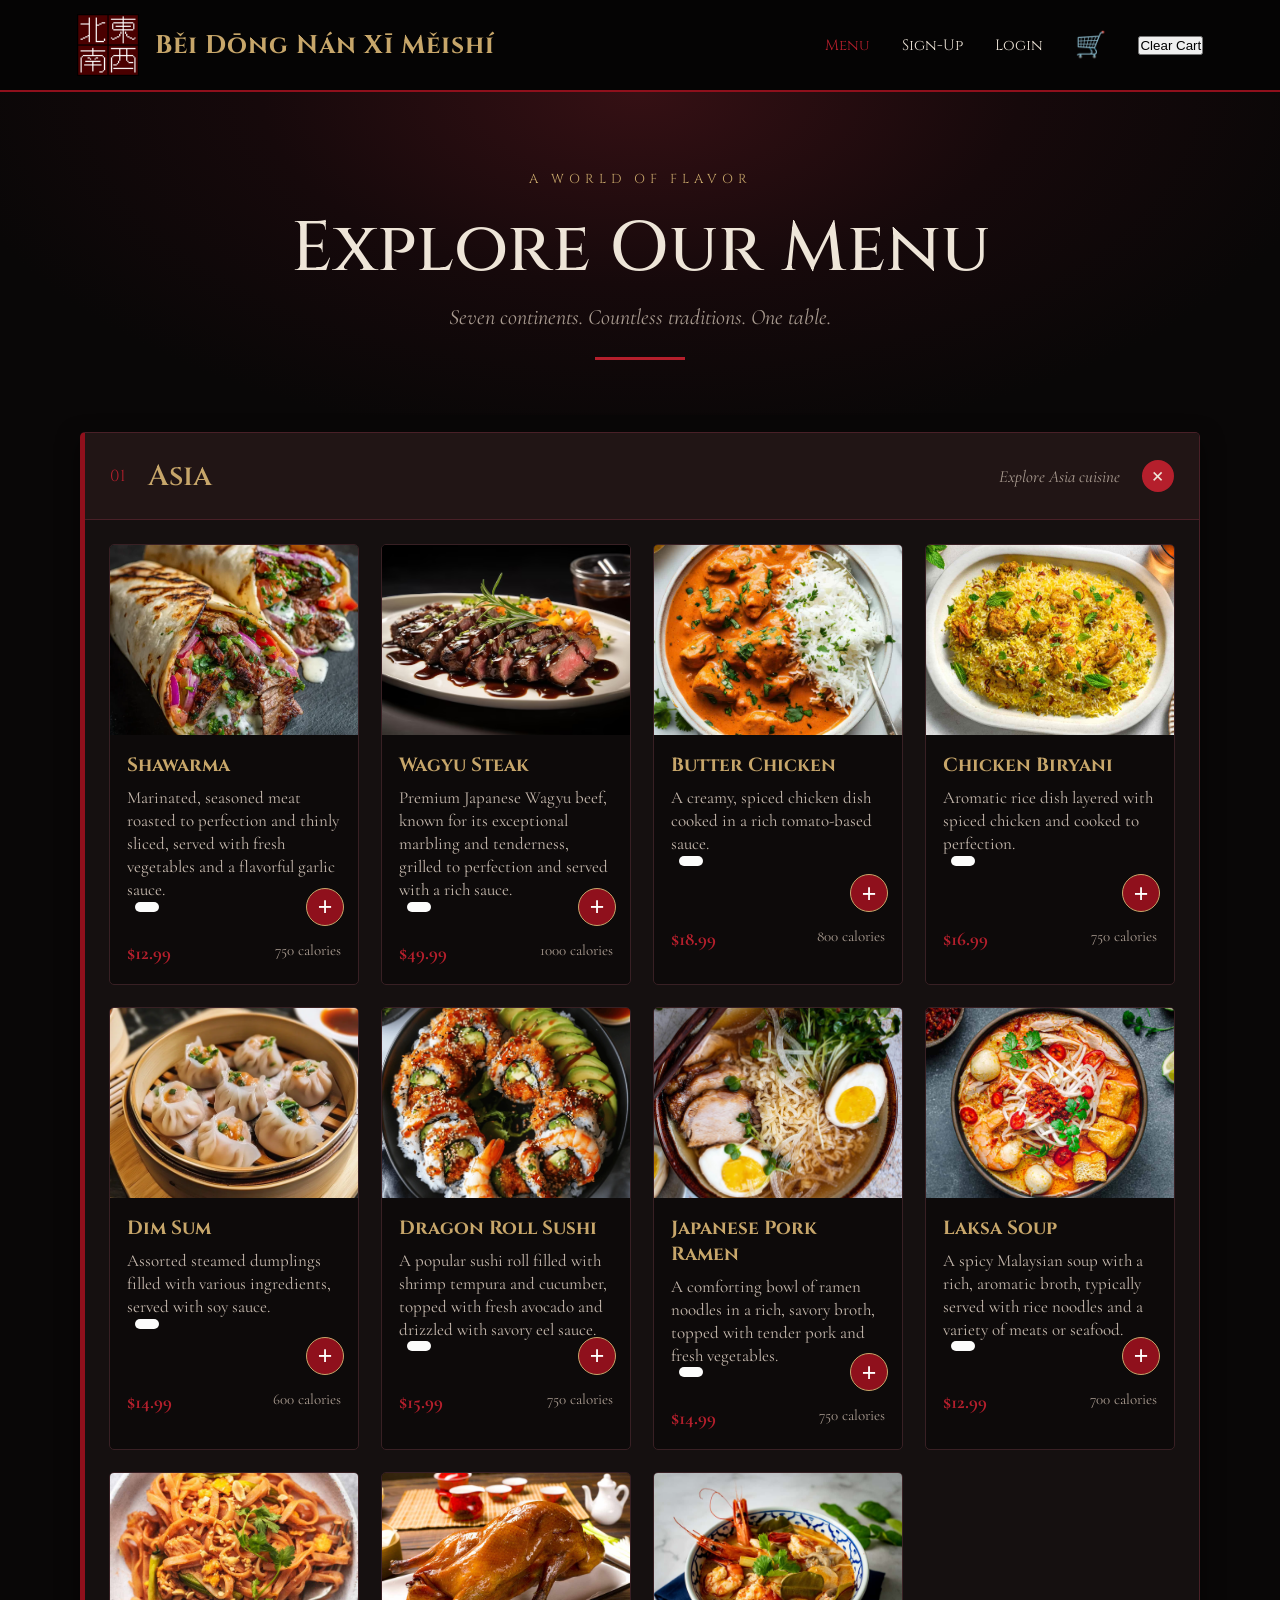
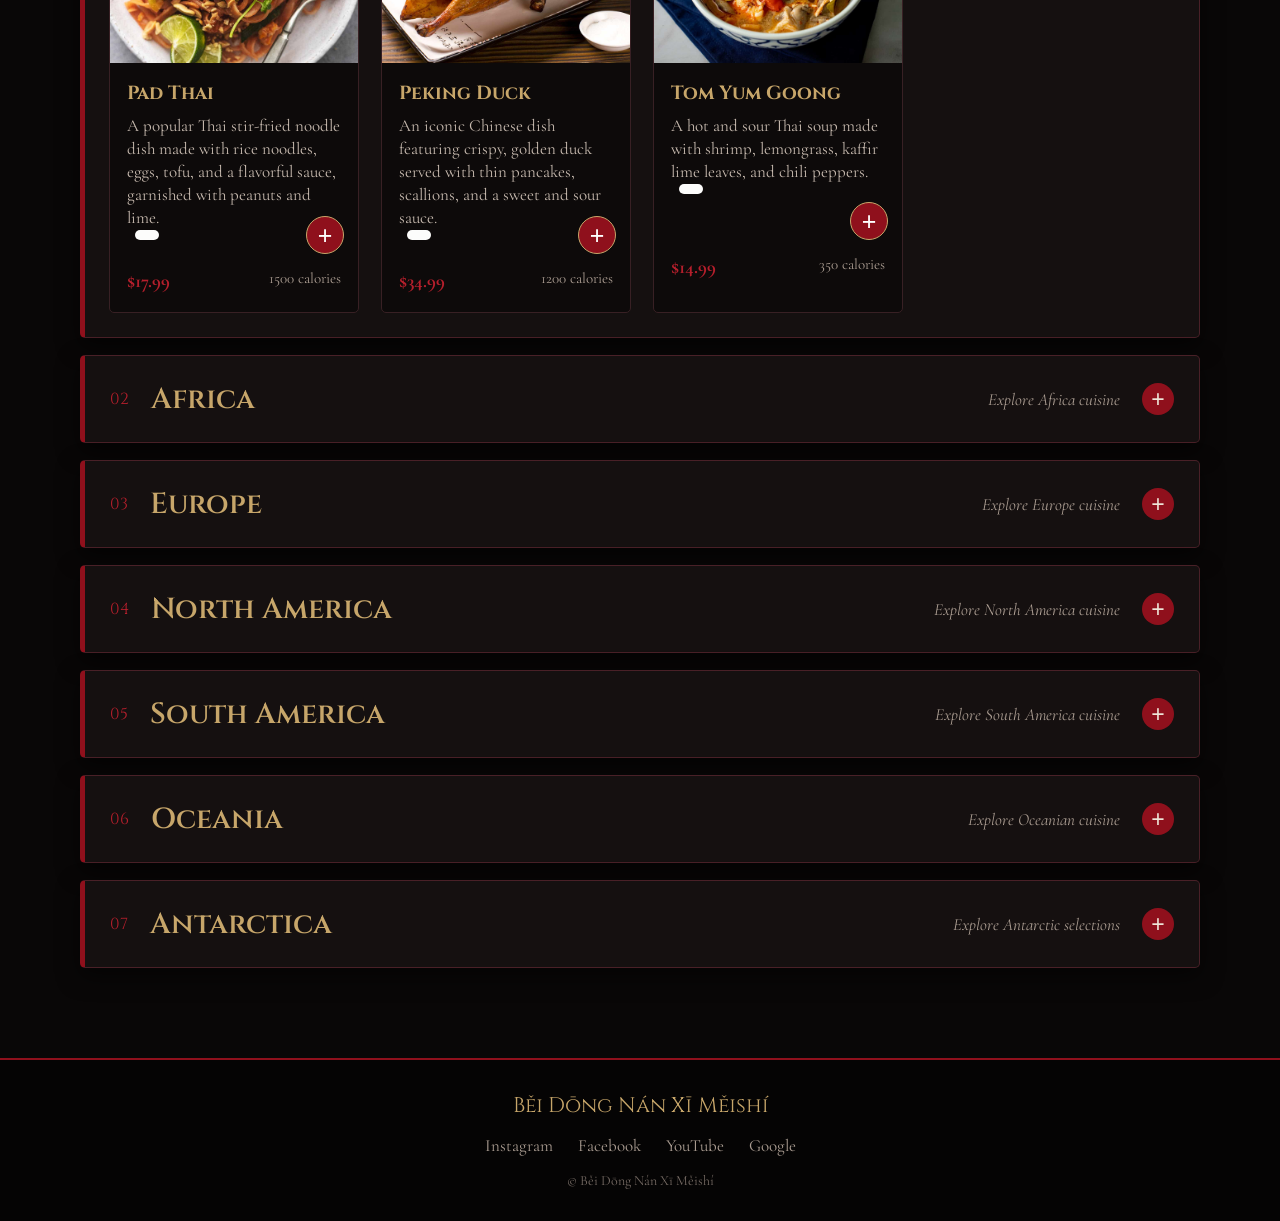
==== commit 8a307cb1: "Update print statement from 'Hello' to 'Goodbye'" ====
--- a/index.html
+++ b/index.html
@@ -1,592 +1,545 @@
 <!DOCTYPE html>
 <html lang="en">
 <head>
-  <meta charset="UTF-8">
-  <meta name="viewport" content="width=device-width, initial-scale=1.0">
-
-  <link href="https://fonts.googleapis.com/css2?family=Cormorant+Garamond:wght@400;500;600;700&family=Cinzel:wght@400;500;600;700&display=swap" rel="stylesheet">
-
-  <title>Běi Dōng Nán Xī Měishí | World Menu</title>
-  <link rel="stylesheet" href="style.css">
-  <link rel="icon" type="image/png" href="images/logo.png">
+    <meta charset="UTF-8">
+    <meta name="viewport" content="width=device-width, initial-scale=1.0">
+    <link href="https://fonts.googleapis.com/css2?family=Cormorant+Garamond:wght@400;500;600;700&family=Cinzel:wght@400;500;600;700&display=swap" rel="stylesheet">
+    <title>Běi Dōng Nán Xī Měishí | World Menu</title>
+    <link rel="stylesheet" href="style.css">
+    <link rel="icon" type="image/png" href="images/logo.png">
 </head>
-
 <body>
-    <div class="linkContainer">
-        <div class="name">Běi Dōng Nán Xī Měishí </div>
-        <div class="link" id="linkOne"><a href="index.html" class="link" id="linkOne">Menu</a></div>
-        <div class="link" id="linkThree"><a href="sign-up.html" class="link" id="linkThree">Sign-Up</a></div>
-        <div class="link" id="linkFour"><a href="login.html" class="link" id="linkFour">Login</a></div>
-         <div class="link" id="linkTwo"><a href="cart.html" class="link" id="linkTwo" onclick="cartBoi()">🛒</a></div>
-         <button class="clearCart" onclick="clearCart()">Clear Cart</button>
-    </div>
-    <div>
-        <h1 class="menu">Menu</h1>
-        <h2 class="specials">Chef's Signature Dishes</h2>
-        <div class="menu_container">
-            <div class="menu_items">
-            <img src="images/shawarma.webp" alt="shawarma" class="imgs">
-                <p>Shawarma</p>
-                <p>Marinated, seasoned meat roasted to perfection and thinly sliced, served with fresh vegetables and a flavorful garlic sauce.</p>
-                <p>Price: $12.99</p>
-                <p>Calories: 750</p>
-                <div class="addQuantContainer">
-                    <button class="addItem" onclick="addItem(this)">+</button>
-                    <div class="quantity"></div>
+    <header class="topbar">
+        <a class="brand" href="index.html">
+            <img src="images/logo.png" alt="Restaurant Logo">
+            <span>Běi Dōng Nán Xī Měishí</span>
+        </a>
+        <nav class="top-links">
+            <a class="active" href="index.html">Menu</a>
+            <a href="sign-up.html">Sign-Up</a>
+            <a href="login.html">Login</a>
+            <a class="cart-link" href="cart.html" onclick="cartBoi()">🛒</a>
+            <button class="clearCart" type="button" onclick="clearCart()">Clear Cart</button>
+        </nav>
+    </header>
+
+    <main>
+        <section class="hero">
+            <p class="eyebrow">A WORLD OF FLAVOR</p>
+            <h1>Explore Our Menu</h1>
+            <p class="hero-copy">Seven continents. Countless traditions. One table.</p>
+            <div class="hero-rule"></div>
+        </section>
+
+        <section class="continent-menu">
+
+            <details class="continent" open>
+                <summary>
+                    <span class="continent-number">01</span>
+                    <span class="continent-name">Asia</span>
+                    <span class="continent-hint">Explore Asia cuisine</span>
+                    <span class="chevron">+</span>
+                </summary>
+                <div class="food-grid">
+                    <article class="menu-item menu_items">
+                        <img src="images/shawarma.webp" alt="Shawarma">
+                        <div class="item-info">
+                            <h3>Shawarma</h3>
+                            <p>Marinated, seasoned meat roasted to perfection and thinly sliced, served with fresh vegetables and a flavorful garlic sauce.</p>
+                            <div class="item-meta">
+                                <span>$12.99</span>
+                                <span>750 calories</span>
+                            </div>
+                            <div class="addQuantContainer">
+                                <button class="addItem" type="button" onclick="addItem(this)">+</button>
+                                <div class="quantity"></div>
+                            </div>
+                        </div>
+                    </article>
+                    <article class="menu-item menu_items">
+                        <img src="images/wagyu_steak.avif" alt="Wagyu Steak">
+                        <div class="item-info">
+                            <h3>Wagyu Steak</h3>
+                            <p>Premium Japanese Wagyu beef, known for its exceptional marbling and tenderness, grilled to perfection and served with a rich sauce.</p>
+                            <div class="item-meta">
+                                <span>$49.99</span>
+                                <span>1000 calories</span>
+                            </div>
+                            <div class="addQuantContainer">
+                                <button class="addItem" type="button" onclick="addItem(this)">+</button>
+                                <div class="quantity"></div>
+                            </div>
+                        </div>
+                    </article>
+                    <article class="menu-item menu_items">
+                        <img src="images/butter_chicken.jpg" alt="Butter Chicken">
+                        <div class="item-info">
+                            <h3>Butter Chicken</h3>
+                            <p>A creamy, spiced chicken dish cooked in a rich tomato-based sauce.</p>
+                            <div class="item-meta">
+                                <span>$18.99</span>
+                                <span>800 calories</span>
+                            </div>
+                            <div class="addQuantContainer">
+                                <button class="addItem" type="button" onclick="addItem(this)">+</button>
+                                <div class="quantity"></div>
+                            </div>
+                        </div>
+                    </article>
+                    <article class="menu-item menu_items">
+                        <img src="images/chicken-biryani.jpg" alt="Chicken Biryani">
+                        <div class="item-info">
+                            <h3>Chicken Biryani</h3>
+                            <p>Aromatic rice dish layered with spiced chicken and cooked to perfection.</p>
+                            <div class="item-meta">
+                                <span>$16.99</span>
+                                <span>750 calories</span>
+                            </div>
+                            <div class="addQuantContainer">
+                                <button class="addItem" type="button" onclick="addItem(this)">+</button>
+                                <div class="quantity"></div>
+                            </div>
+                        </div>
+                    </article>
+                    <article class="menu-item menu_items">
+                        <img src="images/dim_sum.webp" alt="Dim Sum">
+                        <div class="item-info">
+                            <h3>Dim Sum</h3>
+                            <p>Assorted steamed dumplings filled with various ingredients, served with soy sauce.</p>
+                            <div class="item-meta">
+                                <span>$14.99</span>
+                                <span>600 calories</span>
+                            </div>
+                            <div class="addQuantContainer">
+                                <button class="addItem" type="button" onclick="addItem(this)">+</button>
+                                <div class="quantity"></div>
+                            </div>
+                        </div>
+                    </article>
+                    <article class="menu-item menu_items">
+                        <img src="images/dragon_roll.webp" alt="Dragon Roll Sushi">
+                        <div class="item-info">
+                            <h3>Dragon Roll Sushi</h3>
+                            <p>A popular sushi roll filled with shrimp tempura and cucumber, topped with fresh avocado and drizzled with savory eel sauce.</p>
+                            <div class="item-meta">
+                                <span>$15.99</span>
+                                <span>750 calories</span>
+                            </div>
+                            <div class="addQuantContainer">
+                                <button class="addItem" type="button" onclick="addItem(this)">+</button>
+                                <div class="quantity"></div>
+                            </div>
+                        </div>
+                    </article>
+                    <article class="menu-item menu_items">
+                        <img src="images/pork_ramen.jpg" alt="Japanese Pork Ramen">
+                        <div class="item-info">
+                            <h3>Japanese Pork Ramen</h3>
+                            <p>A comforting bowl of ramen noodles in a rich, savory broth, topped with tender pork and fresh vegetables.</p>
+                            <div class="item-meta">
+                                <span>$14.99</span>
+                                <span>750 calories</span>
+                            </div>
+                            <div class="addQuantContainer">
+                                <button class="addItem" type="button" onclick="addItem(this)">+</button>
+                                <div class="quantity"></div>
+                            </div>
+                        </div>
+                    </article>
+                    <article class="menu-item menu_items">
+                        <img src="images/laksa-soup.jpg" alt="Laksa Soup">
+                        <div class="item-info">
+                            <h3>Laksa Soup</h3>
+                            <p>A spicy Malaysian soup with a rich, aromatic broth, typically served with rice noodles and a variety of meats or seafood.</p>
+                            <div class="item-meta">
+                                <span>$12.99</span>
+                                <span>700 calories</span>
+                            </div>
+                            <div class="addQuantContainer">
+                                <button class="addItem" type="button" onclick="addItem(this)">+</button>
+                                <div class="quantity"></div>
+                            </div>
+                        </div>
+                    </article>
+                    <article class="menu-item menu_items">
+                        <img src="images/pad-thai.jpg" alt="Pad Thai">
+                        <div class="item-info">
+                            <h3>Pad Thai</h3>
+                            <p>A popular Thai stir-fried noodle dish made with rice noodles, eggs, tofu, and a flavorful sauce, garnished with peanuts and lime.</p>
+                            <div class="item-meta">
+                                <span>$17.99</span>
+                                <span>1500 calories</span>
+                            </div>
+                            <div class="addQuantContainer">
+                                <button class="addItem" type="button" onclick="addItem(this)">+</button>
+                                <div class="quantity"></div>
+                            </div>
+                        </div>
+                    </article>
+                    <article class="menu-item menu_items">
+                        <img src="images/peking_duck.jpg" alt="Peking Duck">
+                        <div class="item-info">
+                            <h3>Peking Duck</h3>
+                            <p>An iconic Chinese dish featuring crispy, golden duck served with thin pancakes, scallions, and a sweet and sour sauce.</p>
+                            <div class="item-meta">
+                                <span>$34.99</span>
+                                <span>1200 calories</span>
+                            </div>
+                            <div class="addQuantContainer">
+                                <button class="addItem" type="button" onclick="addItem(this)">+</button>
+                                <div class="quantity"></div>
+                            </div>
+                        </div>
+                    </article>
+                    <article class="menu-item menu_items">
+                        <img src="images/tom-yum-goong.jpg" alt="Tom Yum Goong">
+                        <div class="item-info">
+                            <h3>Tom Yum Goong</h3>
+                            <p>A hot and sour Thai soup made with shrimp, lemongrass, kaffir lime leaves, and chili peppers.</p>
+                            <div class="item-meta">
+                                <span>$14.99</span>
+                                <span>350 calories</span>
+                            </div>
+                            <div class="addQuantContainer">
+                                <button class="addItem" type="button" onclick="addItem(this)">+</button>
+                                <div class="quantity"></div>
+                            </div>
+                        </div>
+                    </article>
                 </div>
+            </details>
+
+            <details class="continent">
+                <summary>
+                    <span class="continent-number">02</span>
+                    <span class="continent-name">Africa</span>
+                    <span class="continent-hint">Explore Africa cuisine</span>
+                    <span class="chevron">+</span>
+                </summary>
+                <div class="food-grid">
+                    <article class="menu-item menu_items">
+                        <img src="images/fufu.jpg" alt="Fufu">
+                        <div class="item-info">
+                            <h3>Fufu</h3>
+                            <p>A traditional West African dish made from starchy vegetables, typically cassava or yams, pounded into a smooth, dough-like consistency and served with flavorful soups or stews.</p>
+                            <div class="item-meta">
+                                <span>$10.99</span>
+                                <span>750 calories</span>
+                            </div>
+                            <div class="addQuantContainer">
+                                <button class="addItem" type="button" onclick="addItem(this)">+</button>
+                                <div class="quantity"></div>
+                            </div>
+                        </div>
+                    </article>
                 </div>
-                <div class="menu_items">
-                <img src="images/cajun_seafood_pasta.jpg" alt="cajunSeafoodPasta" class="imgs">
-                <p>Cajun Seafood Pasta</p>
-                <p>Creamy Cajun-seasoned pasta tossed with shrimp, crab, and tender seafood, finished with a rich and spicy sauce.</p>
-                <p>Price: $29.99</p>
-                <p>Calories: 1100</p>
-                <div class="addQuantContainer">
-                    <button class="addItem" onclick="addItem(this)">+</button>
-                    <div class="quantity"></div>
+            </details>
+
+            <details class="continent">
+                <summary>
+                    <span class="continent-number">03</span>
+                    <span class="continent-name">Europe</span>
+                    <span class="continent-hint">Explore Europe cuisine</span>
+                    <span class="chevron">+</span>
+                </summary>
+                <div class="food-grid">
+                    <article class="menu-item menu_items">
+                        <img src="images/baklava.jpg" alt="Baklava">
+                        <div class="item-info">
+                            <h3>Baklava</h3>
+                            <p>A sweet, layered pastry made with phyllo dough and filled with chopped nuts, then soaked in a sugar syrup.</p>
+                            <div class="item-meta">
+                                <span>$8.99</span>
+                                <span>450 calories</span>
+                            </div>
+                            <div class="addQuantContainer">
+                                <button class="addItem" type="button" onclick="addItem(this)">+</button>
+                                <div class="quantity"></div>
+                            </div>
+                        </div>
+                    </article>
+                    <article class="menu-item menu_items">
+                        <img src="images/cacio-e-pepe.jpg" alt="Cacio e Pepe">
+                        <div class="item-info">
+                            <h3>Cacio e Pepe</h3>
+                            <p>A simple yet delicious pasta dish made with pecorino Romano cheese and black pepper.</p>
+                            <div class="item-meta">
+                                <span>$24.99</span>
+                                <span>900 calories</span>
+                            </div>
+                            <div class="addQuantContainer">
+                                <button class="addItem" type="button" onclick="addItem(this)">+</button>
+                                <div class="quantity"></div>
+                            </div>
+                        </div>
+                    </article>
+                    <article class="menu-item menu_items">
+                        <img src="images/goulash.png" alt="Goulash">
+                        <div class="item-info">
+                            <h3>Goulash</h3>
+                            <p>A hearty Hungarian stew made with beef or pork, slow-cooked in a rich tomato-based sauce.</p>
+                            <div class="item-meta">
+                                <span>$13.99</span>
+                                <span>700 calories</span>
+                            </div>
+                            <div class="addQuantContainer">
+                                <button class="addItem" type="button" onclick="addItem(this)">+</button>
+                                <div class="quantity"></div>
+                            </div>
+                        </div>
+                    </article>
+                    <article class="menu-item menu_items">
+                        <img src="images/moussaka.webp" alt="Moussaka">
+                        <div class="item-info">
+                            <h3>Moussaka</h3>
+                            <p>A traditional Greek casserole made with eggplant, ground meat, and a creamy béchamel sauce.</p>
+                            <div class="item-meta">
+                                <span>$19.99</span>
+                                <span>800 calories</span>
+                            </div>
+                            <div class="addQuantContainer">
+                                <button class="addItem" type="button" onclick="addItem(this)">+</button>
+                                <div class="quantity"></div>
+                            </div>
+                        </div>
+                    </article>
+                    <article class="menu-item menu_items">
+                        <img src="images/neapolitan_pizza.webp" alt="Neapolitan Pizza">
+                        <div class="item-info">
+                            <h3>Neapolitan Pizza</h3>
+                            <p>A classic Italian pizza with a thin, crispy crust, topped with San Marzano tomatoes, fresh mozzarella, and basil.</p>
+                            <div class="item-meta">
+                                <span>$16.99</span>
+                                <span>800 calories</span>
+                            </div>
+                            <div class="addQuantContainer">
+                                <button class="addItem" type="button" onclick="addItem(this)">+</button>
+                                <div class="quantity"></div>
+                            </div>
+                        </div>
+                    </article>
+                    <article class="menu-item menu_items">
+                        <img src="images/Seafood-Paella-Valenciana.jpg" alt="Seafood Paella Valenciana">
+                        <div class="item-info">
+                            <h3>Seafood Paella Valenciana</h3>
+                            <p>A traditional Spanish rice dish cooked with saffron, a variety of seafood, and a mix of vegetables.</p>
+                            <div class="item-meta">
+                                <span>$29.99</span>
+                                <span>1200 calories</span>
+                            </div>
+                            <div class="addQuantContainer">
+                                <button class="addItem" type="button" onclick="addItem(this)">+</button>
+                                <div class="quantity"></div>
+                            </div>
+                        </div>
+                    </article>
+                    <article class="menu-item menu_items">
+                        <img src="images/tiramisu.webp" alt="Tiramisu">
+                        <div class="item-info">
+                            <h3>Tiramisu</h3>
+                            <p>A classic Italian dessert made with layers of coffee-soaked ladyfingers and a creamy mascarpone filling.</p>
+                            <div class="item-meta">
+                                <span>$16.99</span>
+                                <span>400 calories</span>
+                            </div>
+                            <div class="addQuantContainer">
+                                <button class="addItem" type="button" onclick="addItem(this)">+</button>
+                                <div class="quantity"></div>
+                            </div>
+                        </div>
+                    </article>
+                    <article class="menu-item menu_items">
+                        <img src="images/chocolate-mousse.jpg" alt="Chocolate Mousse">
+                        <div class="item-info">
+                            <h3>Chocolate Mousse</h3>
+                            <p>A light and airy dessert made with rich chocolate and whipped cream.</p>
+                            <div class="item-meta">
+                                <span>$15.99</span>
+                                <span>800 calories</span>
+                            </div>
+                            <div class="addQuantContainer">
+                                <button class="addItem" type="button" onclick="addItem(this)">+</button>
+                                <div class="quantity"></div>
+                            </div>
+                        </div>
+                    </article>
                 </div>
-
+            </details>
+
+            <details class="continent">
+                <summary>
+                    <span class="continent-number">04</span>
+                    <span class="continent-name">North America</span>
+                    <span class="continent-hint">Explore North America cuisine</span>
+                    <span class="chevron">+</span>
+                </summary>
+                <div class="food-grid">
+                    <article class="menu-item menu_items">
+                        <img src="images/cajun_seafood_pasta.jpg" alt="Cajun Seafood Pasta">
+                        <div class="item-info">
+                            <h3>Cajun Seafood Pasta</h3>
+                            <p>Creamy Cajun-seasoned pasta tossed with shrimp, crab, and tender seafood, finished with a rich and spicy sauce.</p>
+                            <div class="item-meta">
+                                <span>$29.99</span>
+                                <span>1100 calories</span>
+                            </div>
+                            <div class="addQuantContainer">
+                                <button class="addItem" type="button" onclick="addItem(this)">+</button>
+                                <div class="quantity"></div>
+                            </div>
+                        </div>
+                    </article>
+                    <article class="menu-item menu_items">
+                        <img src="images/hamburger.jpg" alt="Hamburger">
+                        <div class="item-info">
+                            <h3>Hamburger</h3>
+                            <p>A classic American burger with a juicy beef patty, fresh vegetables, and a savory sauce.</p>
+                            <div class="item-meta">
+                                <span>$21.99</span>
+                                <span>900 calories</span>
+                            </div>
+                            <div class="addQuantContainer">
+                                <button class="addItem" type="button" onclick="addItem(this)">+</button>
+                                <div class="quantity"></div>
+                            </div>
+                        </div>
+                    </article>
+                    <article class="menu-item menu_items">
+                        <img src="images/cheesecake.jpg" alt="Cheesecake">
+                        <div class="item-info">
+                            <h3>Cheesecake</h3>
+                            <p>A creamy and decadent dessert made with a rich, smooth filling and a buttery crust.</p>
+                            <div class="item-meta">
+                                <span>$14.99</span>
+                                <span>500 calories</span>
+                            </div>
+                            <div class="addQuantContainer">
+                                <button class="addItem" type="button" onclick="addItem(this)">+</button>
+                                <div class="quantity"></div>
+                            </div>
+                        </div>
+                    </article>
                 </div>
-                <div class="menu_items">
-                <img src="images/fufu.jpg" alt="fufu" class="imgs">
-                <p>Fufu</p>
-                <p>A traditional West African dish made from starchy vegetables, typically cassava or yams, pounded into a smooth, dough-like consistency and served with flavorful soups or stews.</p>
-                <p>Price: $10.99</p>
-                <p>Calories: 750</p>
-                <div class="addQuantContainer">
-                    <button class="addItem" onclick="addItem(this)">+</button>
-                    <div class="quantity"></div>
+            </details>
+
+            <details class="continent">
+                <summary>
+                    <span class="continent-number">05</span>
+                    <span class="continent-name">South America</span>
+                    <span class="continent-hint">Explore South America cuisine</span>
+                    <span class="chevron">+</span>
+                </summary>
+                <div class="food-grid">
+                    <article class="menu-item menu_items">
+                        <img src="images/carnitas.png" alt="Carnitas Tacos">
+                        <div class="item-info">
+                            <h3>Carnitas Tacos</h3>
+                            <p>Marinated, seasoned pork roasted to perfection and thinly sliced, served with fresh vegetables and a flavorful garlic sauce.</p>
+                            <div class="item-meta">
+                                <span>$23.99</span>
+                                <span>800 calories</span>
+                            </div>
+                            <div class="addQuantContainer">
+                                <button class="addItem" type="button" onclick="addItem(this)">+</button>
+                                <div class="quantity"></div>
+                            </div>
+                        </div>
+                    </article>
+                    <article class="menu-item menu_items">
+                        <img src="images/shrimp-ceviche-chips.webp" alt="Shrimp Ceviche with a Side of Chips">
+                        <div class="item-info">
+                            <h3>Shrimp Ceviche with a Side of Chips</h3>
+                            <p>A refreshing dish of marinated shrimp in a citrus-based dressing, served with crispy tortilla chips.</p>
+                            <div class="item-meta">
+                                <span>$18.99</span>
+                                <span>600 calories</span>
+                            </div>
+                            <div class="addQuantContainer">
+                                <button class="addItem" type="button" onclick="addItem(this)">+</button>
+                                <div class="quantity"></div>
+                            </div>
+                        </div>
+                    </article>
+                    <article class="menu-item menu_items">
+                        <img src="images/churrasco.webp" alt="Churrasco">
+                        <div class="item-info">
+                            <h3>Churrasco</h3>
+                            <p>Grilled beef seasoned with a blend of spices and served with a side of rice and beans.</p>
+                            <div class="item-meta">
+                                <span>$26.99</span>
+                                <span>1000 calories</span>
+                            </div>
+                            <div class="addQuantContainer">
+                                <button class="addItem" type="button" onclick="addItem(this)">+</button>
+                                <div class="quantity"></div>
+                            </div>
+                        </div>
+                    </article>
+                    <article class="menu-item menu_items">
+                        <img src="images/feijoda.avif" alt="Feijoada">
+                        <div class="item-info">
+                            <h3>Feijoada</h3>
+                            <p>A traditional Brazilian stew made with black beans and pork, slow-cooked to perfection.</p>
+                            <div class="item-meta">
+                                <span>$12.99</span>
+                                <span>800 calories</span>
+                            </div>
+                            <div class="addQuantContainer">
+                                <button class="addItem" type="button" onclick="addItem(this)">+</button>
+                                <div class="quantity"></div>
+                            </div>
+                        </div>
+                    </article>
+                    <article class="menu-item menu_items">
+                        <img src="images/tres_leches.jpg" alt="Tres Leches">
+                        <div class="item-info">
+                            <h3>Tres Leches</h3>
+                            <p>A creamy and decadent dessert made with a rich, smooth filling and a buttery crust.</p>
+                            <div class="item-meta">
+                                <span>$13.99</span>
+                                <span>650 calories</span>
+                            </div>
+                            <div class="addQuantContainer">
+                                <button class="addItem" type="button" onclick="addItem(this)">+</button>
+                                <div class="quantity"></div>
+                            </div>
+                        </div>
+                    </article>
                 </div>
-                </div>
-                <div class="menu_items">
-                <img src="images/wagyu_steak.avif" alt="wagyuSteak" class="imgs">
-                <p>Wagyu Steak</p>
-                <p>Premium Japanese Wagyu beef, known for its exceptional marbling and tenderness, grilled to perfection and served with a rich sauce.</p>
-                <p>Price: $49.99</p>
-                <p>Calories: 1000</p>
-                <div class="addQuantContainer">
-                    <button class="addItem" onclick="addItem(this)">+</button>
-                    <div class="quantity"></div>
-                </div>
-                </div>
+            </details>
+            <details class="continent">
+                <summary>
+                    <span class="continent-number">06</span>
+                    <span class="continent-name">Oceania</span>
+                    <span class="continent-hint">Explore Oceanian cuisine</span>
+                    <span class="chevron">+</span>
+                </summary>
+                <p class="empty-region">New flavors from Oceania are coming soon.</p>
+            </details>
+
+            <details class="continent">
+                <summary>
+                    <span class="continent-number">07</span>
+                    <span class="continent-name">Antarctica</span>
+                    <span class="continent-hint">Explore Antarctic selections</span>
+                    <span class="chevron">+</span>
+                </summary>
+                <p class="empty-region">There are no dishes listed for this region yet.</p>
+            </details>
+        </section>
+    </main>
+
+    <footer class="footer">
+        <div class="footer-brand">Běi Dōng Nán Xī Měishí</div>
+        <div class="socials">
+            <span>Instagram</span>
+            <span>Facebook</span>
+            <span>YouTube</span>
+            <span>Google</span>
         </div>
-            <h2 class="specials">Main Courses</h2>
-        <div class="menu_container">
-            <div class="menu_items">
-            <img src="images/baklava.jpg" alt="baklava" class="imgs">   
-            <p>Baklava</p>
-            <p>A sweet, layered pastry made with phyllo dough and filled with chopped nuts, then soaked in a sugar syrup.</p>
-            <p>Price: $8.99</p>
-            <p>Calories: 450</p>
-            <div class="addQuantContainer">
-                    <button class="addItem" onclick="addItem(this)">+</button>
-                    <div class="quantity"></div>
-                </div>
-            </div>
-            <div class="menu_items">
-            <img src="images/butter_chicken.jpg" alt="butterChicken" class="imgs">    
-            <p>Butter Chicken</p>
-            <p>A creamy, spiced chicken dish cooked in a rich tomato-based sauce.</p>
-            <p>Price: $18.99</p>
-            <p>Calories: 800</p>
-            <div class="addQuantContainer">
-                    <button class="addItem" onclick="addItem(this)">+</button>
-                    <div class="quantity"></div>
-            </div>
-            </div>
-            <div class="menu_items">
-            <img src="images/cacio-e-pepe.jpg" alt="cacioEpepe" class="imgs">
-            <p>Cacio e Pepe</p>
-            <p>A simple yet delicious pasta dish made with pecorino Romano cheese and black pepper.</p>
-            <p>Price: $24.99</p>
-            <p>Calories: 900</p>
-            <div class="addQuantContainer">
-                    <button class="addItem" onclick="addItem(this)">+</button>
-                    <div class="quantity"></div>
-                </div>
-            </div>
-            <div class="menu_items">
-            <img src="images/carnitas.png" alt="carnitasTacos" class="imgs">
-            <p>Carnitas Tacos</p>
-            <p>Marinated, seasoned pork roasted to perfection and thinly sliced, served with fresh vegetables and a flavorful garlic sauce.</p>
-            <p>Price: $23.99</p>
-            <p>Calories: 800</p>
-            <div class="addQuantContainer">
-                    <button class="addItem" onclick="addItem(this)">+</button>
-                    <div class="quantity"></div>
-                </div>
-            </div>
-         </div>
-        <div class="menu_container">
-            <div class="menu_items">
-            <img src="images/shrimp-ceviche-chips.webp" alt="ceviche" class="imgs">
-            <p>Shrimp Ceviche with a side of chips</p>
-            <p>A refreshing dish of marinated shrimp in a citrus-based dressing, served with crispy tortilla chips.</p>
-            <p>Price: $18.99</p>
-            <p>Calories: 600</p>
-            <div class="addQuantContainer">
-                    <button class="addItem" onclick="addItem(this)">+</button>
-                    <div class="quantity"></div>
-                </div>
-            </div>
-            <div class="menu_items">
-            <img src="images/chicken-biryani.jpg" alt="chickenBiryani" class="imgs">
-            <p>Chicken Biryani</p>
-            <p>Aromatic rice dish layered with spiced chicken and cooked to perfection.</p>
-            <p>Price: $16.99</p>
-            <p>Calories: 750</p>
-            <<div class="addQuantContainer">
-                    <button class="addItem" onclick="addItem(this)">+</button>
-                    <div class="quantity"></div>
-                </div>
-            </div>
-            <div class="menu_items">
-            <img src="images/churrasco.webp" alt="churrasco" class="imgs">
-            <p>Churrasco</p>
-            <p>Grilled beef seasoned with a blend of spices and served with a side of rice and beans.</p>
-            <p>Price: $26.99</p>
-            <p>Calories: 1000</p>
-            <div class="addQuantContainer">
-                    <button class="addItem" onclick="addItem(this)">+</button>
-                    <div class="quantity"></div>
-                </div>
-            </div>
-            <div class="menu_items">
-            <img src="images/dim_sum.webp" alt="dimSum" class="imgs">
-            <p>Dim Sum</p>
-            <p>Assorted steamed dumplings filled with various ingredients, served with soy sauce.</p>
-            <p>Price: $14.99</p>
-            <p>Calories: 600</p>
-            <div class="addQuantContainer">
-                    <button class="addItem" onclick="addItem(this)">+</button>
-                    <div class="quantity"></div>
-                </div>
-            </div>
-      </article>
-    </div>
-  </details>
-
-  <!-- EUROPE -->
-  <details class="continent">
-    <summary>
-      <span class="continent-number">03</span>
-      <span class="continent-name">Europe</span>
-      <span class="continent-hint">Explore European cuisine</span>
-      <span class="chevron">+</span>
-    </summary>
-
-    <div class="food-grid">
-
-      <article class="menu-item">
-        <img src="images/baklava.jpg" alt="Baklava">
-        <div class="item-info">
-          <h3>Baklava</h3>
-          <p>A sweet, layered pastry made with phyllo dough and filled with chopped nuts, then soaked in a sugar syrup.</p>
-          <div class="item-meta"><span>$8.99</span><span>450 calories</span></div>
-          <button class="addItem" onclick="addItem(this)">+</button>
-        </div>
-      </article>
-
-      <article class="menu-item">
-        <img src="images/cacio-e-pepe.jpg" alt="Cacio e Pepe">
-        <div class="item-info">
-          <h3>Cacio e Pepe</h3>
-          <p>A simple yet delicious pasta dish made with pecorino Romano cheese and black pepper.</p>
-          <div class="item-meta"><span>$24.99</span><span>900 calories</span></div>
-          <button class="addItem" onclick="addItem(this)">+</button>
-        </div>
-      </article>
-
-      <article class="menu-item">
-        <img src="images/goulash.png" alt="Goulash">
-        <div class="item-info">
-          <h3>Goulash</h3>
-          <p>A hearty Hungarian stew made with beef or pork, slow-cooked in a rich tomato-based sauce.</p>
-          <div class="item-meta"><span>$13.99</span><span>700 calories</span></div>
-          <button class="addItem" onclick="addItem(this)">+</button>
-        </div>
-      </article>
-
-      <article class="menu-item">
-        <img src="images/moussaka.webp" alt="Moussaka">
-        <div class="item-info">
-          <h3>Moussaka</h3>
-          <p>A traditional Greek casserole made with eggplant, ground meat, and a creamy béchamel sauce.</p>
-          <div class="item-meta"><span>$19.99</span><span>800 calories</span></div>
-          <button class="addItem" onclick="addItem(this)">+</button>
-        </div>
-      </article>
-
-      <article class="menu-item">
-        <img src="images/neapolitan_pizza.webp" alt="Neapolitan Pizza">
-        <div class="item-info">
-          <h3>Neapolitan Pizza</h3>
-          <p>A classic Italian pizza with a thin, crispy crust, topped with San Marzano tomatoes, fresh mozzarella, and basil.</p>
-          <div class="item-meta"><span>$16.99</span><span>800 calories</span></div>
-          <button class="addItem" onclick="addItem(this)">+</button>
-        </div>
-      </article>
-
-      <article class="menu-item">
-        <img src="images/Seafood-Paella-Valenciana.jpg" alt="Seafood Paella">
-        <div class="item-info">
-          <h3>Seafood Paella Valenciana</h3>
-          <p>A traditional Spanish rice dish cooked with saffron, a variety of seafood, and a mix of vegetables.</p>
-          <div class="item-meta"><span>$29.99</span><span>1200 calories</span></div>
-          <button class="addItem" onclick="addItem(this)">+</button>
-        </div>
-      </article>
-
-      <article class="menu-item">
-        <img src="images/tiramisu.webp" alt="Tiramisu">
-        <div class="item-info">
-          <h3>Tiramisu</h3>
-          <p>A classic Italian dessert made with layers of coffee-soaked ladyfingers and a creamy mascarpone filling.</p>
-          <div class="item-meta"><span>$16.99</span><span>400 calories</span></div>
-          <button class="addItem" onclick="addItem(this)">+</button>
-        </div>
-        <div class="menu_container">
-            <div class="menu_items">
-            <img src="images/dragon_roll.webp" alt="dragonRollSushi" class="imgs">
-            <p>Dragon Roll Sushi</p>
-            <p>A popular sushi roll filled with shrimp tempura and cucumber, topped with fresh avocado and drizzled with savory eel sauce.</p>
-            <p>Price: $15.99</p>
-            <p>Calories: 750</p>
-            <div class="addQuantContainer">
-                    <button class="addItem" onclick="addItem(this)">+</button>
-                    <div class="quantity"></div>
-                </div>
-            </div>
-            <div class="menu_items">
-            <img src="images/feijoda.avif" alt="feijoda" class="imgs">
-            <p>Feijoda</p>
-            <p>A traditional Brazilian stew made with black beans and pork, slow-cooked to perfection.</p>
-            <p>Price: $12.99</p>
-            <p>Calories: 800</p>
-            <div class="addQuantContainer">
-                    <button class="addItem" onclick="addItem(this)">+</button>
-                    <div class="quantity"></div>
-                </div>
-            </div>
-            <div class="menu_items">
-            <img src="images/goulash.png" alt="goulash" class="imgs">
-            <p>Goulash</p>
-            <p>A hearty Hungarian stew made with beef or pork, slow-cooked in a rich tomato-based sauce.</p>
-            <p>Price: $13.99</p>
-            <p>Calories: 700</p>
-            <div class="addQuantContainer">
-                    <button class="addItem" onclick="addItem(this)">+</button>
-                    <div class="quantity"></div>
-                </div>
-            </div>
-            <div class="menu_items">
-            <img src="images/hamburger.jpg" alt="hamburger" class="imgs">
-            <p>Hamburger</p>
-            <p>A classic American burger with a juicy beef patty, fresh vegetables, and a savory sauce.</p>
-            <p>Price: $21.99</p>
-            <p>Calories: 900</p>
-            <div class="addQuantContainer">
-                    <button class="addItem" onclick="addItem(this)">+</button>
-                    <div class="quantity"></div>
-                </div>
-            </div>
-      </article>
-
-      <article class="menu-item">
-        <img src="images/chocolate-mousse.jpg" alt="Chocolate Mousse">
-        <div class="item-info">
-          <h3>Chocolate Mousse</h3>
-          <p>A light and airy dessert made with rich chocolate and whipped cream.</p>
-          <div class="item-meta"><span>$15.99</span><span>800 calories</span></div>
-          <button class="addItem" onclick="addItem(this)">+</button>
-        </div>
-      </article>
-
-    </div>
-  </details>
-
-  <!-- NORTH AMERICA -->
-  <details class="continent">
-    <summary>
-      <span class="continent-number">04</span>
-      <span class="continent-name">North America</span>
-      <span class="continent-hint">Explore North American cuisine</span>
-      <span class="chevron">+</span>
-    </summary>
-
-    <div class="food-grid">
-
-      <article class="menu-item">
-        <img src="images/cajun_seafood_pasta.jpg" alt="Cajun Seafood Pasta">
-        <div class="item-info">
-          <h3>Cajun Seafood Pasta</h3>
-          <p>Creamy Cajun-seasoned pasta tossed with shrimp, crab, and tender seafood, finished with a rich and spicy sauce.</p>
-          <div class="item-meta"><span>$29.99</span><span>1100 calories</span></div>
-          <button class="addItem" onclick="addItem(this)">+</button>
-        </div>
-      </article>
-
-      <article class="menu-item">
-        <img src="images/hamburger.jpg" alt="Hamburger">
-        <div class="item-info">
-          <h3>Hamburger</h3>
-          <p>A classic American burger with a juicy beef patty, fresh vegetables, and a savory sauce.</p>
-          <div class="item-meta"><span>$21.99</span><span>900 calories</span></div>
-          <button class="addItem" onclick="addItem(this)">+</button>
-        </div>
-        <div class="menu_container">
-            <div class="menu_items">
-            <img src="images/pork_ramen.jpg" alt="japanesePorkRamen" class="imgs">
-            <p>Japanese Pork Ramen</p>
-            <p>A comforting bowl of ramen noodles in a rich, savory broth, topped with tender pork and fresh vegetables.</p>
-            <p>Price: $14.99</p>
-            <p>Calories: 750</p>
-            <div class="addQuantContainer">
-                    <button class="addItem" onclick="addItem(this)">+</button>
-                    <div class="quantity"></div>
-                </div>
-            </div>
-            <div class="menu_items">
-            <img src="images/laksa-soup.jpg" alt="laksaSoup" class="imgs">
-            <p>Laksa Soup</p>
-            <p>A spicy Malaysian soup with a rich, aromatic broth, typically served with rice noodles and a variety of meats or seafood.</p>
-            <p>Price: $12.99</p>
-            <p>Calories: 700</p>
-           <div class="addQuantContainer">
-                    <button class="addItem" onclick="addItem(this)">+</button>
-                    <div class="quantity"></div>
-                </div>
-            </div>
-            <div class="menu_items">
-            <img src="images/moussaka.webp" alt="moussaka" class="imgs">
-            <p>Moussaka</p>
-            <p>A traditional Greek casserole made with eggplant, ground meat, and a creamy béchamel sauce.</p>
-            <p>Price: $19.99</p>
-            <p>Calories: 800</p>
-            <div class="addQuantContainer">
-                    <button class="addItem" onclick="addItem(this)">+</button>
-                    <div class="quantity"></div>
-                </div>
-            </div>
-            <div class="menu_items">
-            <img src="images/pad-thai.jpg" alt="padThai" class="imgs">
-            <p>Pad Thai</p>
-            <p>A popular Thai stir-fried noodle dish made with rice noodles, eggs, tofu, and a flavorful sauce, garnished with peanuts and lime.</p>
-            <p>Price: $17.99</p>
-            <p>Calories: 1500</p>
-            <div class="addQuantContainer">
-                    <button class="addItem" onclick="addItem(this)">+</button>
-                    <div class="quantity"></div>
-                </div>
-            </div>
-      </article>
-
-      <article class="menu-item">
-        <img src="images/cheesecake.jpg" alt="Cheesecake">
-        <div class="item-info">
-          <h3>Cheesecake</h3>
-          <p>A creamy and decadent dessert made with a rich, smooth filling and a buttery crust.</p>
-          <div class="item-meta"><span>$14.99</span><span>500 calories</span></div>
-          <button class="addItem" onclick="addItem(this)">+</button>
-        </div>
-      </article>
-
-    </div>
-  </details>
-
-  <!-- SOUTH AMERICA -->
-  <details class="continent">
-    <summary>
-      <span class="continent-number">05</span>
-      <span class="continent-name">South America</span>
-      <span class="continent-hint">Explore South American cuisine</span>
-      <span class="chevron">+</span>
-    </summary>
-
-    <div class="food-grid">
-
-      <article class="menu-item">
-        <img src="images/carnitas.png" alt="Carnitas Tacos">
-        <div class="item-info">
-          <h3>Carnitas Tacos</h3>
-          <p>Marinated, seasoned pork roasted to perfection and thinly sliced, served with fresh vegetables and a flavorful garlic sauce.</p>
-          <div class="item-meta"><span>$23.99</span><span>800 calories</span></div>
-          <button class="addItem" onclick="addItem(this)">+</button>
-        </div>
-      </article>
-
-      <article class="menu-item">
-        <img src="images/shrimp-ceviche-chips.webp" alt="Shrimp Ceviche">
-        <div class="item-info">
-          <h3>Shrimp Ceviche with a Side of Chips</h3>
-          <p>A refreshing dish of marinated shrimp in a citrus-based dressing, served with crispy tortilla chips.</p>
-          <div class="item-meta"><span>$18.99</span><span>600 calories</span></div>
-          <button class="addItem" onclick="addItem(this)">+</button>
-        </div>
-        <div class="menu_container">
-            <div class="menu_items">
-            <img src="images/peking_duck.jpg" alt="pekingDuck" class="imgs">
-            <p>Peking Duck</p>
-            <p>A iconic Chinese dish featuring crispy, golden duck served with thin pancakes, scallions, and a sweet and sour sauce.</p>
-            <p>Price: $34.99</p>
-            <p>Calories: 1200</p>
-            <div class="addQuantContainer">
-                    <button class="addItem" onclick="addItem(this)">+</button>
-                    <div class="quantity"></div>
-                </div>
-            </div>
-            <div class="menu_items">
-            <img src="images/neapolitan_pizza.webp" alt="pizza" class="imgs">
-            <p>Neapolitan Pizza</p>
-            <p>A classic Italian pizza with a thin, crispy crust, topped with San Marzano tomatoes, fresh mozzarella, and basil.</p>
-            <p>Price: $16.99</p>
-            <p>Calories: 800</p>
-            <div class="addQuantContainer">
-                    <button class="addItem" onclick="addItem(this)">+</button>
-                    <div class="quantity"></div>
-                </div>
-            </div>
-            <div class="menu_items">
-            <img src="images/Seafood-Paella-Valenciana.jpg" alt="SeafoodPaellaValenciana" class="imgs">
-            <p>Seafood Paella Valenciana</p>
-            <p>A traditional Spanish rice dish cooked with saffron, a variety of seafood, and a mix of vegetables.</p>
-            <p>Price: $29.99</p>
-            <p>Calories: 1200</p>
-            <div class="addQuantContainer">
-                    <button class="addItem" onclick="addItem(this)">+</button>
-                    <div class="quantity"></div>
-                </div>
-            </div>
-            <div class="menu_items">
-            <img src="images/tom-yum-goong.jpg" alt="tomYumGoong" class="imgs">
-            <p>Tom Yum Goong</p>
-            <p>A hot and sour Thai soup made with shrimp, lemongrass, kaffir lime leaves, and chili peppers.</p>
-            <p>Price: $14.99</p>
-            <p>Calories: 350</p>
-            <div class="addQuantContainer">
-                    <button class="addItem" onclick="addItem(this)">+</button>
-                    <div class="quantity"></div>
-                </div>
-            </div>
-            </div>
-            <h2 class="specials">Desserts</h2>
-            <div class="menu_container">
-            <div class="menu_items">
-            <img src="images/tiramisu.webp" alt="tiramisu" class="imgs">
-            <p>Tiramisu</p>
-            <p>A classic Italian dessert made with layers of coffee-soaked ladyfingers and a creamy mascarpone filling.</p>
-            <p>Price: $16.99</p>
-            <p>Calories: 400</p>
-            <div class="addQuantContainer">
-                    <button class="addItem" onclick="addItem(this)">+</button>
-                    <div class="quantity"></div>
-                </div>
-            </div>
-            <div class="menu_items">
-            <img src="images/cheesecake.jpg" alt="cheesecake" class="imgs">
-            <p>Cheesecake</p>
-            <p>A creamy and decadent dessert made with a rich, smooth filling and a buttery crust.</p>
-            <p>Price: $14.99</p>
-            <p>Calories: 500</p>
-            <div class="addQuantContainer">
-                    <button class="addItem" onclick="addItem(this)">+</button>
-                    <div class="quantity"></div>
-                </div>
-            </div>
-            <div class="menu_items">
-            <img src="images/chocolate-mousse.jpg" alt="chocolateMousse" class="imgs">
-            <p>Chocolate Mousse</p>
-            <p>A light and airy dessert made with rich chocolate and whipped cream.</p>
-            <p>Price: $15.99</p>
-            <p>Calories: 800</p>
-            <div class="addQuantContainer">
-                    <button class="addItem" onclick="addItem(this)">+</button>
-                    <div class="quantity"></div>
-                </div>
-            </div>
-            <div class="menu_items">
-            <img src="images/tres_leches.jpg" alt="tresLeches" class="imgs">
-            <p>Tres Leches</p>
-            <p>A creamy and decadent dessert made with a rich, smooth filling and a buttery crust.</p>
-            <p>Price: $13.99</p>
-            <p>Calories: 650</p>
-            <div class="addQuantContainer">
-                    <button class="addItem" onclick="addItem(this)">+</button>
-                    <div class="quantity"></div>
-                </div>
-            </div>
-      </article>
-
-      <article class="menu-item">
-        <img src="images/churrasco.webp" alt="Churrasco">
-        <div class="item-info">
-          <h3>Churrasco</h3>
-          <p>Grilled beef seasoned with a blend of spices and served with a side of rice and beans.</p>
-          <div class="item-meta"><span>$26.99</span><span>1000 calories</span></div>
-          <button class="addItem" onclick="addItem(this)">+</button>
-        </div>
-      </article>
-
-      <article class="menu-item">
-        <img src="images/feijoda.avif" alt="Feijoada">
-        <div class="item-info">
-          <h3>Feijoada</h3>
-          <p>A traditional Brazilian stew made with black beans and pork, slow-cooked to perfection.</p>
-          <div class="item-meta"><span>$12.99</span><span>800 calories</span></div>
-          <button class="addItem" onclick="addItem(this)">+</button>
-        </div>
-      </article>
-
-      <article class="menu-item">
-        <img src="images/tres_leches.jpg" alt="Tres Leches">
-        <div class="item-info">
-          <h3>Tres Leches</h3>
-          <p>A creamy and decadent dessert made with a rich, smooth filling and a buttery crust.</p>
-          <div class="item-meta"><span>$13.99</span><span>650 calories</span></div>
-          <button class="addItem" onclick="addItem(this)">+</button>
-        </div>
-      </article>
-
-    </div>
-  </details>
-
-  <!-- OCEANIA -->
-  <details class="continent">
-    <summary>
-      <span class="continent-number">06</span>
-      <span class="continent-name">Oceania</span>
-      <span class="continent-hint">Explore Oceanian cuisine</span>
-      <span class="chevron">+</span>
-    </summary>
-    <p class="empty-region">New flavors from Oceania are coming soon.</p>
-  </details>
-
-  <!-- ANTARCTICA -->
-  <details class="continent">
-    <summary>
-      <span class="continent-number">07</span>
-      <span class="continent-name">Antarctica</span>
-      <span class="continent-hint">Explore Antarctic selections</span>
-      <span class="chevron">+</span>
-    </summary>
-    <p class="empty-region">There are no dishes listed for this region yet.</p>
-  </details>
-
-</section>
-</main>
-
-<footer class="footer">
-  <div class="footer-brand">Běi Dōng Nán Xī Měishí</div>
-  <div class="socials">
-    <span>Instagram</span>
-    <span>Facebook</span>
-    <span>YouTube</span>
-    <span>Google</span>
-  </div>
-  <p>© Běi Dōng Nán Xī Měishí</p>
-</footer>
-
-<script src="script.js"></script>
-
+        <p>© Běi Dōng Nán Xī Měishí</p>
+    </footer>
+
+    <script src="script.js"></script>
 </body>
-</html>+</html>
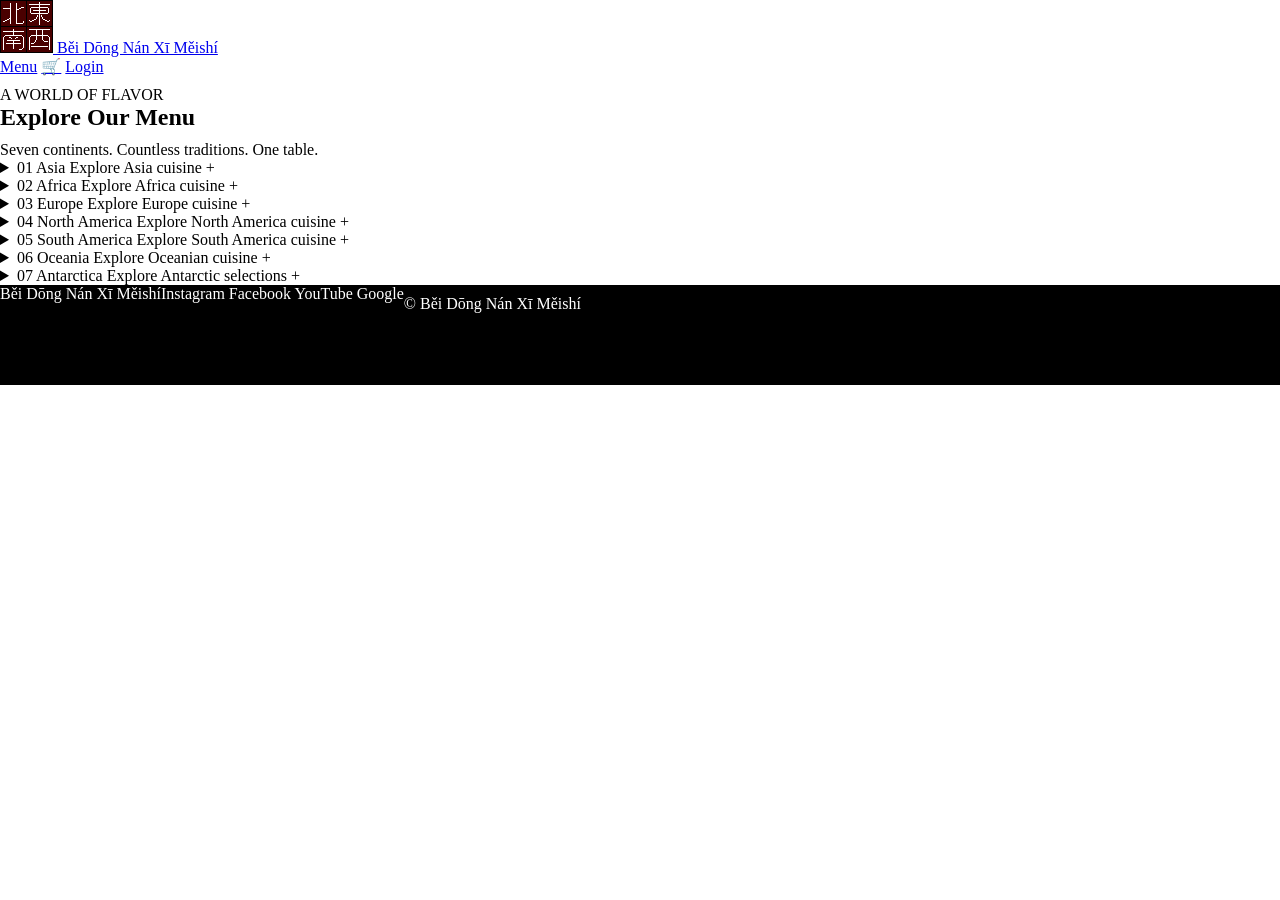
==== commit faf2dd9d: "added a remove button to cart" ====
--- a/index.html
+++ b/index.html
@@ -16,10 +16,9 @@
         </a>
         <nav class="top-links">
             <a class="active" href="index.html">Menu</a>
-            <a href="sign-up.html">Sign-Up</a>
+            <a class="cart-link" href="cart.html" onclick="cartBoi()">🛒</a>
             <a href="login.html">Login</a>
-            <a class="cart-link" href="cart.html" onclick="cartBoi()">🛒</a>
-            <button class="clearCart" type="button" onclick="clearCart()">Clear Cart</button>
+            
         </nav>
     </header>
 
@@ -33,7 +32,7 @@
 
         <section class="continent-menu">
 
-            <details class="continent" open>
+            <details class="continent">
                 <summary>
                     <span class="continent-number">01</span>
                     <span class="continent-name">Asia</span>
--- a/style.css
+++ b/style.css
@@ -1,333 +1,136 @@
-* {
+*{
     margin: 0;
     padding: 0;
     box-sizing: border-box;
 }
 
-:root {
-    --black: #090707;
-    --panel: #151010;
-    --panel-light: #211515;
-    --red: #8f101c;
-    --red-bright: #b51f2c;
-    --gold: #c7a66a;
-    --cream: #eee5d8;
-    --muted: #aa9c91;
+.menu{
+    /* background-color: lightslategray; */
+}
+.name{
+    font-size: 60px;
+    font-weight: bold;
+    font-family: 'Cinzel', sans-serif;
+    color:rgb(65, 85, 214);
+    text-decoration: none;
+}
+.linkContainer{
+    display: flex;
+    flex-direction: row;
+    gap:100px;
+    background-color: #bfc0c4;
+    justify-content: center;
+   
+}
+#linkOne{
+    color: rgb(65, 85, 214);
+    text-decoration: underline;
+    font-family: 'Cinzel', sans-serif;
+
 }
 
-body {
-    background: var(--black);
-    color: var(--cream);
-    font-family: 'Cormorant Garamond', serif;
+.link{
+    font-size: 60px;
+    font-weight: bold;
+    font-family: 'Cinzel', sans-serif;
+    color:rgb(65, 85, 214);
+    text-decoration: none;
+    
 }
 
-.topbar {
-    min-height: 92px;
-    padding: 14px 6%;
-    display: flex;
-    align-items: center;
-    justify-content: space-between;
-    gap: 24px;
-    background: #050404;
-    border-bottom: 2px solid var(--red);
-    box-shadow: 0 5px 24px #000;
+.link:hover{
+    border-radius: 10px;;
+    transition: .8s;
+    background-color: #767677;
+    color:rgb(47, 58, 133);
+
+
 }
 
-.brand {
+.menu_container{
     display: flex;
+    justify-content: space-around;
     align-items: center;
-    gap: 16px;
-    color: var(--gold);
-    text-decoration: none;
-    font-family: 'Cinzel', serif;
-    font-size: clamp(17px, 2vw, 27px);
-    font-weight: 700;
-    letter-spacing: 1px;
+    height: 400px;
+    margin: 80px 0;
+    gap: 20px;
 }
 
-.brand img {
-    width: 62px;
-    height: 62px;
-    object-fit: contain;
+.imgs{
+    justify-content: space-around;
+    width: 100%;
+    height: 300px;
+    object-fit: cover;
+    border: 2px solid black;
+    /* border-radius: 10px; */
 }
 
-.top-links {
-    display: flex;
-    align-items: center;
-    gap: clamp(14px, 2.5vw, 38px);
+.imgs:hover{
+    transform: scale(1.005);
+    transition: 0.5s;
+    border-color:black;
 }
 
-.top-links a {
-    color: var(--cream);
-    text-decoration: none;
-    font-family: 'Cinzel', serif;
-    font-size: 15px;
-    transition: color .25s ease;
+.specials{
+    background-color: rgb(65, 85, 214);
+    text-align: center;
+    font-size: 100px;
+    margin: 20px 0;
+    color: white;
+    padding: 20px 0;
 }
 
-.top-links a:hover,
-.top-links a.active {
-    color: var(--red-bright);
+.menu_items {
+    width: 23%;
+    display: flex;
+    flex-direction: column;
+    align-items: center;
+    text-align: center;
+    border: 4px solid black;
+    border-radius: 10px;
+    object-fit: cover;
+    font: monospace;
+    background-color: rgb(65, 85, 214);
+    color: white;
+    padding-bottom:15px;
 }
 
-.top-links .cart-link {
-    font-size: 25px;
+.menu_items img {
+    width: 100%;
+    height: 300px;
+    object-fit: cover;
+    display: block;
 }
 
-.hero {
-    text-align: center;
-    padding: 78px 20px 55px;
-    background: radial-gradient(ellipse at center top, #351014 0%, #16090b 42%, var(--black) 78%);
+p{
+    padding-top:10px;
 }
 
-.eyebrow {
-    color: var(--gold);
-    font-family: 'Cinzel', serif;
-    font-size: 13px;
-    letter-spacing: 5px;
+.footer{
+    height:100px;
+    display:flex;
+    background-color:black;
+    color:white;
+    flex-direction: row;
 }
 
-.hero h1 {
-    margin: 14px 0 8px;
-    color: var(--cream);
-    font-family: 'Cinzel', serif;
-    font-size: clamp(38px, 6vw, 70px);
-    font-weight: 500;
+.addItem{
+    width: 48px;
+    height: 48px;
+    border-radius: 50%;
+    border: none;
+    background: #fafaf9;
+    color: #171717;
+    font-size: 26px;
+    cursor: pointer;
+    transition: 0.3s ease;
+
+}
+.addItem:hover {
+    transform: rotate(90deg) ;
+    box-shadow: 0 0 15px rgba(214, 173, 96, 0.6);
 }
 
-
-.hero-copy {
-    color: var(--muted);
-    font-size: 22px;
-    font-style: italic;
-}
-
-.hero-rule {
-    width: 90px;
-    height: 3px;
-    margin: 27px auto 0;
-    background: var(--red-bright);
-}
-
-.continent-menu {
-    width: min(1120px, 90%);
-    margin: 0 auto 90px;
-}
-
-.continent {
-    margin: 17px 0;
-    overflow: hidden;
-    background: var(--panel);
-    border: 1px solid #492027;
-    border-left: 5px solid var(--red);
-    border-radius: 5px;
-    box-shadow: 0 8px 22px #0008;
-}
-
-.continent summary {
-    min-height: 86px;
-    padding: 18px 25px;
-    display: flex;
-    align-items: center;
-    gap: 22px;
-    cursor: pointer;
-    list-style: none;
-    transition: background .25s ease;
-}
-
-.continent summary::-webkit-details-marker {
-    display: none;
-}
-
-.continent summary:hover,
-.continent[open] summary {
-    background: var(--panel-light);
-}
-
-.continent-number {
-    color: var(--red-bright);
-    font-family: 'Cinzel', serif;
-    font-size: 16px;
-}
-
-.continent-name {
-    color: var(--gold);
-    font-family: 'Cinzel', serif;
-    font-size: clamp(20px, 3vw, 29px);
-    font-weight: 600;
-}
-
-.continent-hint {
-    margin-left: auto;
-    color: var(--muted);
-    font-size: 17px;
-    font-style: italic;
-}
-
-.chevron {
-    width: 32px;
-    height: 32px;
-    display: grid;
-    place-items: center;
-    color: var(--cream);
-    background: var(--red);
-    border-radius: 50%;
-    font-family: Arial, sans-serif;
-    font-size: 23px;
-    transition: transform .25s ease, background .25s ease;
-}
-
-.continent[open] .chevron {
-    transform: rotate(45deg);
-    background: var(--red-bright);
-}
-
-.food-grid {
-    padding: 24px;
-    display: grid;
-    grid-template-columns: repeat(auto-fit, minmax(235px, 1fr));
-    gap: 22px;
-    border-top: 1px solid #492027;
-    animation: reveal .3s ease;
-}
-
-@keyframes reveal {
-    from { opacity: 0; transform: translateY(-7px); }
-    to { opacity: 1; transform: translateY(0); }
-}
-
-.menu-item {
-    overflow: hidden;
-    background: #0d0a0a;
-    border: 1px solid #382024;
-    border-radius: 5px;
-    transition: transform .25s ease, border-color .25s ease, box-shadow .25s ease;
-}
-
-.menu-item:hover {
-    transform: translateY(-5px);
-    border-color: var(--red-bright);
-    box-shadow: 0 9px 24px #0009;
-}
-
-.menu-item img {
-    display: block;
-    width: 100%;
-    height: 190px;
-    object-fit: cover;
-}
-
-.item-info {
-    position: relative;
-    min-height: 235px;
-    padding: 17px 17px 72px;
-}
-
-.item-info h3 {
-    margin-bottom: 9px;
-    color: var(--gold);
-    font-family: 'Cinzel', serif;
-    font-size: 19px;
-}
-
-.item-info p {
-    color: #c6b9ae;
-    font-size: 17px;
-    line-height: 1.35;
-}
-
-.item-meta {
-    position: absolute;
-    right: 17px;
-    bottom: 20px;
-    left: 17px;
-    display: flex;
-    justify-content: space-between;
-    gap: 8px;
-    color: var(--muted);
-    font-size: 15px;
-}
-
-.item-meta span:first-child {
-    color: var(--red-bright);
-    font-size: 19px;
-    font-weight: 700;
-}
-
-.addItem {
-    position: absolute;
-    right: 14px;
-    bottom: 58px;
-    width: 38px;
-    height: 38px;
-    border: 1px solid var(--gold);
-    border-radius: 50%;
-    background: var(--red);
-    color: white;
-    font-size: 25px;
-    cursor: pointer;
-    transition: transform .25s ease, background .25s ease;
-}
-
-.addItem:hover {
-    transform: rotate(90deg);
-    background: var(--red-bright);
-}
-
-.addItem:active {
-    transform: scale(.88);
-}
-
-.empty-region {
-    padding: 28px;
-    color: var(--muted);
-    font-size: 19px;
-    font-style: italic;
-    border-top: 1px solid #492027;
-}
-
-.footer {
-    padding: 32px 20px;
-    text-align: center;
-    background: #050404;
-    border-top: 2px solid var(--red);
-}
-
-.footer-brand {
-    margin-bottom: 15px;
-    color: var(--gold);
-    font-family: 'Cinzel', serif;
-    font-size: 21px;
-}
-
-.socials {
-    display: flex;
-    justify-content: center;
-    flex-wrap: wrap;
-    gap: 25px;
-    margin-bottom: 16px;
-    color: var(--muted);
-    font-size: 17px;
-}
-
-.footer p {
-    color: #766b64;
-    font-size: 14px;
-}
-
-.quantity{
-    display: inline-block;
-    background: #fcfcfb;
-    color: #171717;
-    font-weight: bold;
-    font-size: 15px;
-    padding: 5px 12px;
-    border-radius: 20px;
-    margin-left: 8px;
-    min-width: 20px;
-    text-align: center;
-}
-.addQuantContainer{
-    display:flex;
-    flex-direction: row;
+.addItem:active{
+    transform: scale(.8);
 }
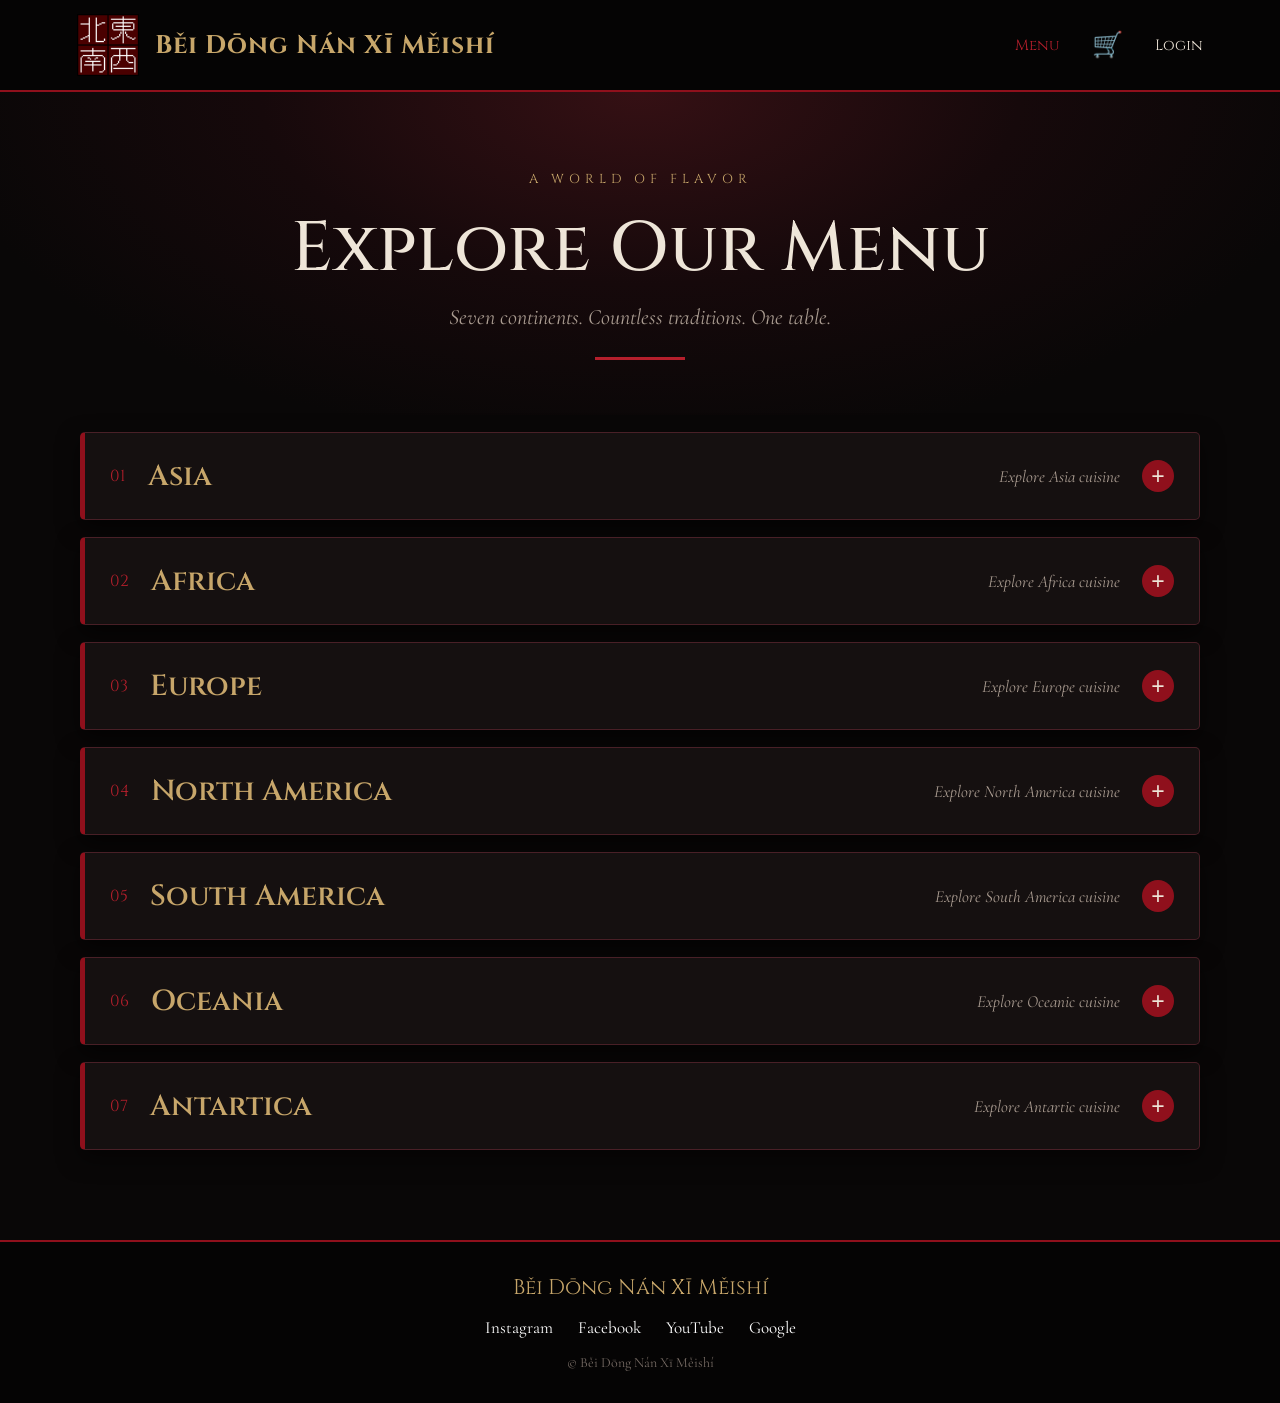
==== commit 7f153d05: "finished cart css" ====
--- a/index.html
+++ b/index.html
@@ -17,7 +17,8 @@
         <nav class="top-links">
             <a class="active" href="index.html">Menu</a>
             <a class="cart-link" href="cart.html" onclick="cartBoi()">🛒</a>
-            <a href="login.html">Login</a>
+            <a href="login.html" class="login">Login</a>
+            <a href="account.html" class="account"></a>
             
         </nav>
     </header>
@@ -51,7 +52,6 @@
                             </div>
                             <div class="addQuantContainer">
                                 <button class="addItem" type="button" onclick="addItem(this)">+</button>
-                                <div class="quantity"></div>
                             </div>
                         </div>
                     </article>
@@ -66,7 +66,6 @@
                             </div>
                             <div class="addQuantContainer">
                                 <button class="addItem" type="button" onclick="addItem(this)">+</button>
-                                <div class="quantity"></div>
                             </div>
                         </div>
                     </article>
@@ -81,7 +80,6 @@
                             </div>
                             <div class="addQuantContainer">
                                 <button class="addItem" type="button" onclick="addItem(this)">+</button>
-                                <div class="quantity"></div>
                             </div>
                         </div>
                     </article>
@@ -96,7 +94,6 @@
                             </div>
                             <div class="addQuantContainer">
                                 <button class="addItem" type="button" onclick="addItem(this)">+</button>
-                                <div class="quantity"></div>
                             </div>
                         </div>
                     </article>
@@ -111,7 +108,6 @@
                             </div>
                             <div class="addQuantContainer">
                                 <button class="addItem" type="button" onclick="addItem(this)">+</button>
-                                <div class="quantity"></div>
                             </div>
                         </div>
                     </article>
@@ -126,7 +122,6 @@
                             </div>
                             <div class="addQuantContainer">
                                 <button class="addItem" type="button" onclick="addItem(this)">+</button>
-                                <div class="quantity"></div>
                             </div>
                         </div>
                     </article>
@@ -141,7 +136,6 @@
                             </div>
                             <div class="addQuantContainer">
                                 <button class="addItem" type="button" onclick="addItem(this)">+</button>
-                                <div class="quantity"></div>
                             </div>
                         </div>
                     </article>
@@ -156,7 +150,6 @@
                             </div>
                             <div class="addQuantContainer">
                                 <button class="addItem" type="button" onclick="addItem(this)">+</button>
-                                <div class="quantity"></div>
                             </div>
                         </div>
                     </article>
@@ -171,7 +164,6 @@
                             </div>
                             <div class="addQuantContainer">
                                 <button class="addItem" type="button" onclick="addItem(this)">+</button>
-                                <div class="quantity"></div>
                             </div>
                         </div>
                     </article>
@@ -186,7 +178,6 @@
                             </div>
                             <div class="addQuantContainer">
                                 <button class="addItem" type="button" onclick="addItem(this)">+</button>
-                                <div class="quantity"></div>
                             </div>
                         </div>
                     </article>
@@ -201,10 +192,11 @@
                             </div>
                             <div class="addQuantContainer">
                                 <button class="addItem" type="button" onclick="addItem(this)">+</button>
-                                <div class="quantity"></div>
-                            </div>
-                        </div>
-                    </article>
+                            </div>
+                        </div>
+                    </article>
+                    <button class="add-menu-item" onclick="managerAdd()">Add Menu Item</button>
+                    <button class="remove-menu-item" onclick="managerRemove()">Remove Menu Items</button>
                 </div>
             </details>
 
@@ -227,10 +219,11 @@
                             </div>
                             <div class="addQuantContainer">
                                 <button class="addItem" type="button" onclick="addItem(this)">+</button>
-                                <div class="quantity"></div>
-                            </div>
-                        </div>
-                    </article>
+                            </div>
+                        </div>
+                    </article>
+                    <button class="add-menu-item" onclick="managerAdd()">Add Menu Item</button>
+                    <button class="remove-menu-item" onclick="managerRemove()">Remove Menu Items</button>
                 </div>
             </details>
 
@@ -253,7 +246,6 @@
                             </div>
                             <div class="addQuantContainer">
                                 <button class="addItem" type="button" onclick="addItem(this)">+</button>
-                                <div class="quantity"></div>
                             </div>
                         </div>
                     </article>
@@ -268,7 +260,6 @@
                             </div>
                             <div class="addQuantContainer">
                                 <button class="addItem" type="button" onclick="addItem(this)">+</button>
-                                <div class="quantity"></div>
                             </div>
                         </div>
                     </article>
@@ -283,7 +274,6 @@
                             </div>
                             <div class="addQuantContainer">
                                 <button class="addItem" type="button" onclick="addItem(this)">+</button>
-                                <div class="quantity"></div>
                             </div>
                         </div>
                     </article>
@@ -298,7 +288,6 @@
                             </div>
                             <div class="addQuantContainer">
                                 <button class="addItem" type="button" onclick="addItem(this)">+</button>
-                                <div class="quantity"></div>
                             </div>
                         </div>
                     </article>
@@ -313,7 +302,6 @@
                             </div>
                             <div class="addQuantContainer">
                                 <button class="addItem" type="button" onclick="addItem(this)">+</button>
-                                <div class="quantity"></div>
                             </div>
                         </div>
                     </article>
@@ -328,7 +316,6 @@
                             </div>
                             <div class="addQuantContainer">
                                 <button class="addItem" type="button" onclick="addItem(this)">+</button>
-                                <div class="quantity"></div>
                             </div>
                         </div>
                     </article>
@@ -343,7 +330,6 @@
                             </div>
                             <div class="addQuantContainer">
                                 <button class="addItem" type="button" onclick="addItem(this)">+</button>
-                                <div class="quantity"></div>
                             </div>
                         </div>
                     </article>
@@ -358,10 +344,11 @@
                             </div>
                             <div class="addQuantContainer">
                                 <button class="addItem" type="button" onclick="addItem(this)">+</button>
-                                <div class="quantity"></div>
-                            </div>
-                        </div>
-                    </article>
+                            </div>
+                        </div>
+                    </article>
+                    <button class="add-menu-item" onclick="managerAdd()">Add Menu Item</button>
+                    <button class="remove-menu-item" onclick="managerRemove()">Remove Menu Items</button>
                 </div>
             </details>
 
@@ -384,7 +371,6 @@
                             </div>
                             <div class="addQuantContainer">
                                 <button class="addItem" type="button" onclick="addItem(this)">+</button>
-                                <div class="quantity"></div>
                             </div>
                         </div>
                     </article>
@@ -399,7 +385,6 @@
                             </div>
                             <div class="addQuantContainer">
                                 <button class="addItem" type="button" onclick="addItem(this)">+</button>
-                                <div class="quantity"></div>
                             </div>
                         </div>
                     </article>
@@ -414,10 +399,11 @@
                             </div>
                             <div class="addQuantContainer">
                                 <button class="addItem" type="button" onclick="addItem(this)">+</button>
-                                <div class="quantity"></div>
-                            </div>
-                        </div>
-                    </article>
+                            </div>
+                        </div>
+                    </article>
+                    <button class="add-menu-item" onclick="managerAdd()">Add Menu Item</button>
+                    <button class="remove-menu-item" onclick="managerRemove()">Remove Menu Items</button>
                 </div>
             </details>
 
@@ -440,7 +426,6 @@
                             </div>
                             <div class="addQuantContainer">
                                 <button class="addItem" type="button" onclick="addItem(this)">+</button>
-                                <div class="quantity"></div>
                             </div>
                         </div>
                     </article>
@@ -455,7 +440,6 @@
                             </div>
                             <div class="addQuantContainer">
                                 <button class="addItem" type="button" onclick="addItem(this)">+</button>
-                                <div class="quantity"></div>
                             </div>
                         </div>
                     </article>
@@ -470,7 +454,6 @@
                             </div>
                             <div class="addQuantContainer">
                                 <button class="addItem" type="button" onclick="addItem(this)">+</button>
-                                <div class="quantity"></div>
                             </div>
                         </div>
                     </article>
@@ -485,7 +468,6 @@
                             </div>
                             <div class="addQuantContainer">
                                 <button class="addItem" type="button" onclick="addItem(this)">+</button>
-                                <div class="quantity"></div>
                             </div>
                         </div>
                     </article>
@@ -500,41 +482,71 @@
                             </div>
                             <div class="addQuantContainer">
                                 <button class="addItem" type="button" onclick="addItem(this)">+</button>
-                                <div class="quantity"></div>
-                            </div>
-                        </div>
-                    </article>
+                            </div>
+                        </div>
+                    </article>
+                    <button class="add-menu-item" onclick="managerAdd()">Add Menu Item</button>
+                    <button class="remove-menu-item" onclick="managerRemove()">Remove Menu Items</button>
                 </div>
             </details>
             <details class="continent">
                 <summary>
                     <span class="continent-number">06</span>
                     <span class="continent-name">Oceania</span>
-                    <span class="continent-hint">Explore Oceanian cuisine</span>
-                    <span class="chevron">+</span>
-                </summary>
-                <p class="empty-region">New flavors from Oceania are coming soon.</p>
-            </details>
+                    <span class="continent-hint">Explore Oceanic cuisine</span>
+                    <span class="chevron">+</span>
+                </summary>
+                <div class="food-grid">
+                    <article class="menu-item menu_items">
+                        
+                        <div class="item-info">
+                            
+                            <div class="addQuantContainer">
+                                <!-- <button class="addItem" type="button" onclick="addItem(this)">+</button> -->
+                            </div>
+                        </div>
+                    </article>
+                    <button class="add-menu-item" onclick="managerAdd()">Add Menu Item</button>
+                    <button class="remove-menu-item" onclick="managerRemove()">Remove Menu Items</button>
+                </div>
+            </details>
+
 
             <details class="continent">
                 <summary>
                     <span class="continent-number">07</span>
-                    <span class="continent-name">Antarctica</span>
-                    <span class="continent-hint">Explore Antarctic selections</span>
-                    <span class="chevron">+</span>
-                </summary>
-                <p class="empty-region">There are no dishes listed for this region yet.</p>
-            </details>
+                    <span class="continent-name">Antartica</span>
+                    <span class="continent-hint">Explore Antartic cuisine</span>
+                    <span class="chevron">+</span>
+                </summary>
+                <div class="food-grid">
+                    <article class="menu-item menu_items">
+                        
+                        <div class="item-info">
+                            
+                            <div class="addQuantContainer">
+                                <!-- <button class="addItem" type="button" onclick="addItem(this)">+</button> -->
+                            </div>
+                        </div>
+                    </article>
+                    <button class="add-menu-item" onclick="managerAdd()">Add Menu Item</button>
+                    <button class="remove-menu-item" onclick="managerRemove()">Remove Menu Items</button>
+                </div>
+            </details>
+            
         </section>
+        
+        
     </main>
+
 
     <footer class="footer">
         <div class="footer-brand">Běi Dōng Nán Xī Měishí</div>
         <div class="socials">
-            <span>Instagram</span>
-            <span>Facebook</span>
-            <span>YouTube</span>
-            <span>Google</span>
+            <a href="https://www.instagram.com/nba_youngboy/" class="link">Instagram</a>
+            <a href="https://www.facebook.com/river.christlight/" class="link">Facebook</a>
+            <a href="https://youtu.be/XIwy_5Vdw_o?si=v7Iv7uFFBnfd_QHn" class="link">YouTube</a>
+            <a href="https://www.google.com/search?q=home+depot&sca_esv=84ace98110dff800&sxsrf=AKL5yDiY9CPKygD_OgtNFMl5xkk6r0GB2A%3A1795528827556&source=hp&ei=e5gFa7PvHpOD0PEP5s2zoQo&iflsig=AHSINFcAAAAAawWmiyvFDEtodhm9TD8zOUEtX3ZDnSS0&ved=2ahUKEwjzmMqP4qCYAxWTATQIHebmLKQQ4dUDegQIABAp&uact=5&oq=home+depot&gs_lp=[base64]&sclient=gws-wiz" class="link">Google</a>
         </div>
         <p>© Běi Dōng Nán Xī Měishí</p>
     </footer>
--- a/style.css
+++ b/style.css
@@ -1,136 +1,402 @@
-*{
+
+* {
     margin: 0;
     padding: 0;
     box-sizing: border-box;
 }
 
-.menu{
-    /* background-color: lightslategray; */
-}
-.name{
-    font-size: 60px;
-    font-weight: bold;
-    font-family: 'Cinzel', sans-serif;
-    color:rgb(65, 85, 214);
+:root {
+    --black: #090707;
+    --panel: #151010;
+    --panel-light: #211515;
+    --red: #8f101c;
+    --red-bright: #b51f2c;
+    --gold: #c7a66a;
+    --cream: #eee5d8;
+    --muted: #aa9c91;
+}
+
+body {
+    background: var(--black);
+    color: var(--cream);
+    font-family: 'Cormorant Garamond', serif;
+}
+
+.topbar {
+    min-height: 92px;
+    padding: 14px 6%;
+    display: flex;
+    align-items: center;
+    justify-content: space-between;
+    gap: 24px;
+    background: #050404;
+    border-bottom: 2px solid var(--red);
+    box-shadow: 0 5px 24px #000;
+}
+
+.brand {
+    display: flex;
+    align-items: center;
+    gap: 16px;
+    color: var(--gold);
     text-decoration: none;
-}
-.linkContainer{
-    display: flex;
-    flex-direction: row;
-    gap:100px;
-    background-color: #bfc0c4;
+    font-family: 'Cinzel', serif;
+    font-size: clamp(17px, 2vw, 27px);
+    font-weight: 700;
+    letter-spacing: 1px;
+}
+
+.brand img {
+    width: 62px;
+    height: 62px;
+    object-fit: contain;
+}
+
+.top-links {
+    display: flex;
+    align-items: center;
+    gap: clamp(14px, 2.5vw, 38px);
+}
+
+.top-links a {
+    color: var(--cream);
+    text-decoration: none;
+    font-family: 'Cinzel', serif;
+    font-size: 15px;
+    transition: color .25s ease;
+}
+
+.top-links a:hover,
+.top-links a.active {
+    color: var(--red-bright);
+}
+
+.top-links .cart-link {
+    font-size: 25px;
+}
+
+.hero {
+    text-align: center;
+    padding: 78px 20px 55px;
+    background: radial-gradient(ellipse at center top, #351014 0%, #16090b 42%, var(--black) 78%);
+}
+
+.eyebrow {
+    color: var(--gold);
+    font-family: 'Cinzel', serif;
+    font-size: 13px;
+    letter-spacing: 5px;
+}
+
+.hero h1 {
+    margin: 14px 0 8px;
+    color: var(--cream);
+    font-family: 'Cinzel', serif;
+    font-size: clamp(38px, 6vw, 70px);
+    font-weight: 500;
+}
+
+.hero-copy {
+    color: var(--muted);
+    font-size: 22px;
+    font-style: italic;
+}
+
+.hero-rule {
+    width: 90px;
+    height: 3px;
+    margin: 27px auto 0;
+    background: var(--red-bright);
+}
+
+.continent-menu {
+    width: min(1120px, 90%);
+    margin: 0 auto 90px;
+}
+
+.continent {
+    margin: 17px 0;
+    overflow: hidden;
+    background: var(--panel);
+    border: 1px solid #492027;
+    border-left: 5px solid var(--red);
+    border-radius: 5px;
+    box-shadow: 0 8px 22px #0008;
+}
+
+.continent summary {
+    min-height: 86px;
+    padding: 18px 25px;
+    display: flex;
+    align-items: center;
+    gap: 22px;
+    cursor: pointer;
+    list-style: none;
+    transition: background .25s ease;
+}
+
+.continent summary::-webkit-details-marker {
+    display: none;
+}
+
+.continent summary:hover,
+.continent[open] summary {
+    background: var(--panel-light);
+}
+
+.continent-number {
+    color: var(--red-bright);
+    font-family: 'Cinzel', serif;
+    font-size: 16px;
+}
+
+.continent-name {
+    color: var(--gold);
+    font-family: 'Cinzel', serif;
+    font-size: clamp(20px, 3vw, 29px);
+    font-weight: 600;
+}
+
+.continent-hint {
+    margin-left: auto;
+    color: var(--muted);
+    font-size: 17px;
+    font-style: italic;
+}
+
+.chevron {
+    width: 32px;
+    height: 32px;
+    display: grid;
+    place-items: center;
+    color: var(--cream);
+    background: var(--red);
+    border-radius: 50%;
+    font-family: Arial, sans-serif;
+    font-size: 23px;
+    transition: transform .25s ease, background .25s ease;
+}
+
+.continent[open] .chevron {
+    transform: rotate(45deg);
+    background: var(--red-bright);
+}
+
+.food-grid {
+    padding: 24px;
+    display: grid;
+    grid-template-columns: repeat(auto-fit, minmax(235px, 1fr));
+    gap: 22px;
+    border-top: 1px solid #492027;
+    animation: reveal .3s ease;
+}
+
+@keyframes reveal {
+    from { opacity: 0; transform: translateY(-7px); }
+    to { opacity: 1; transform: translateY(0); }
+}
+
+.menu-item {
+    overflow: hidden;
+    background: #0d0a0a;
+    border: 1px solid #382024;
+    border-radius: 5px;
+    transition: transform .25s ease, border-color .25s ease, box-shadow .25s ease;
+}
+
+.menu-item:hover {
+    transform: translateY(-5px);
+    border-color: var(--red-bright);
+    box-shadow: 0 9px 24px #0009;
+}
+
+.menu-item img {
+    display: block;
+    width: 100%;
+    height: 190px;
+    object-fit: cover;
+}
+
+.item-info {
+    position: relative;
+    min-height: 235px;
+    padding: 17px 17px 72px;
+}
+
+.item-info h3 {
+    margin-bottom: 9px;
+    color: var(--gold);
+    font-family: 'Cinzel', serif;
+    font-size: 19px;
+}
+
+.item-info p {
+    color: #c6b9ae;
+    font-size: 17px;
+    line-height: 1.35;
+}
+
+.item-meta {
+    position: absolute;
+    right: 17px;
+    bottom: 20px;
+    left: 17px;
+    display: flex;
+    justify-content: space-between;
+    gap: 8px;
+    color: var(--muted);
+    font-size: 15px;
+}
+
+.item-meta span:first-child {
+    color: var(--red-bright);
+    font-size: 19px;
+    font-weight: 700;
+}
+
+/* QUANTITY SELECTOR */
+
+.addQuantContainer {
+    position: absolute;
+    right: 14px;
+    bottom: 58px;
+    display: flex;
+    align-items: center;
+    gap: 10px;
+}
+
+.addItem,
+.subtractItem {
+    width: 38px;
+    height: 38px;
+    border: 1px solid var(--gold);
+    border-radius: 50%;
+    background: var(--red);
+    color: white;
+    font-size: 25px;
+    cursor: pointer;
+    display: flex;
+    align-items: center;
     justify-content: center;
-   
-}
-#linkOne{
-    color: rgb(65, 85, 214);
-    text-decoration: underline;
-    font-family: 'Cinzel', sans-serif;
-
-}
-
+    transition: transform .25s ease, background .25s ease;
+}
+
+.addItem:hover,
+.subtractItem:hover {
+    background: var(--red-bright);
+    transform: scale(1.1);
+}
+
+.addItem:active,
+.subtractItem:active {
+    transform: scale(.88);
+}
+
+.quantity {
+    color: var(--cream);
+    font-family: 'Cinzel', serif;
+    font-size: 17px;
+    font-weight: 600;
+    min-width: 20px;
+    text-align: center;
+}
+
+.empty-region {
+    padding: 28px;
+    color: var(--muted);
+    font-size: 19px;
+    font-style: italic;
+    border-top: 1px solid #492027;
+}
+.add-menu-item{
+    display:block;
+    height:50px;
+    width:300px;
+    align-self: last baseline;
+    align-content: center;
+    border-radius: 30px;
+    background: none;
+    color: red;
+    border:solid #000 1px;
+    transition: .5s ease ;
+}
+.add-menu-item:hover{
+    
+    background-color: red;
+    color: #000;
+    
+}
+.add-menu-item{
+    display: none;
+}
+.remove-menu-item{
+    display:block;
+    height:50px;
+    width:300px;
+    align-self: last baseline;
+    align-content: center;
+    border-radius: 30px;
+    background: none;
+    color: red;
+    border:solid #000 1px;
+    transition: .5s ease ;
+}
+.remove-menu-item:hover{
+    
+    background-color: red;
+    color: #000;
+    
+}
+.remove-menu-item{
+    display: none;
+}
+
+.footer {
+    padding: 32px 20px;
+    text-align: center;
+    background: #050404;
+    border-top: 2px solid var(--red);
+}
+
+.footer-brand {
+    margin-bottom: 15px;
+    color: var(--gold);
+    font-family: 'Cinzel', serif;
+    font-size: 21px;
+}
+
+.socials {
+    display: flex;
+    justify-content: center;
+    flex-wrap: wrap;
+    gap: 25px;
+    margin-bottom: 16px;
+    color: var(--muted);
+    font-size: 17px;
+    
+}
 .link{
-    font-size: 60px;
-    font-weight: bold;
-    font-family: 'Cinzel', sans-serif;
-    color:rgb(65, 85, 214);
     text-decoration: none;
-    
-}
-
+    color:white;
+}
 .link:hover{
-    border-radius: 10px;;
-    transition: .8s;
-    background-color: #767677;
-    color:rgb(47, 58, 133);
-
-
-}
-
-.menu_container{
-    display: flex;
-    justify-content: space-around;
-    align-items: center;
-    height: 400px;
-    margin: 80px 0;
-    gap: 20px;
-}
-
-.imgs{
-    justify-content: space-around;
-    width: 100%;
-    height: 300px;
-    object-fit: cover;
-    border: 2px solid black;
-    /* border-radius: 10px; */
-}
-
-.imgs:hover{
-    transform: scale(1.005);
-    transition: 0.5s;
-    border-color:black;
-}
-
-.specials{
-    background-color: rgb(65, 85, 214);
-    text-align: center;
-    font-size: 100px;
-    margin: 20px 0;
-    color: white;
-    padding: 20px 0;
-}
-
-.menu_items {
-    width: 23%;
-    display: flex;
-    flex-direction: column;
-    align-items: center;
-    text-align: center;
-    border: 4px solid black;
-    border-radius: 10px;
-    object-fit: cover;
-    font: monospace;
-    background-color: rgb(65, 85, 214);
-    color: white;
-    padding-bottom:15px;
-}
-
-.menu_items img {
-    width: 100%;
-    height: 300px;
-    object-fit: cover;
-    display: block;
-}
-
-p{
-    padding-top:10px;
-}
-
-.footer{
-    height:100px;
-    display:flex;
-    background-color:black;
-    color:white;
-    flex-direction: row;
-}
-
-.addItem{
-    width: 48px;
-    height: 48px;
-    border-radius: 50%;
-    border: none;
-    background: #fafaf9;
-    color: #171717;
-    font-size: 26px;
-    cursor: pointer;
-    transition: 0.3s ease;
-
-}
-.addItem:hover {
-    transform: rotate(90deg) ;
-    box-shadow: 0 0 15px rgba(214, 173, 96, 0.6);
-}
-
-.addItem:active{
-    transform: scale(.8);
+    color:red;
+
+}
+
+.footer p {
+    color: #766b64;
+    font-size: 14px;
+}
+
+.account{
+    display:none;
+    background-image: url(https://img.freepik.com/premium-vector/account-icon-user-icon-vector-graphics_292645-552.jpg);
+    background-repeat: no-repeat;
+    background-size: 3vw 5.7vh;
+    background-position: center;
+    border-radius: 30px;;
+    height:40px;
+    width:40px;
+
 }
